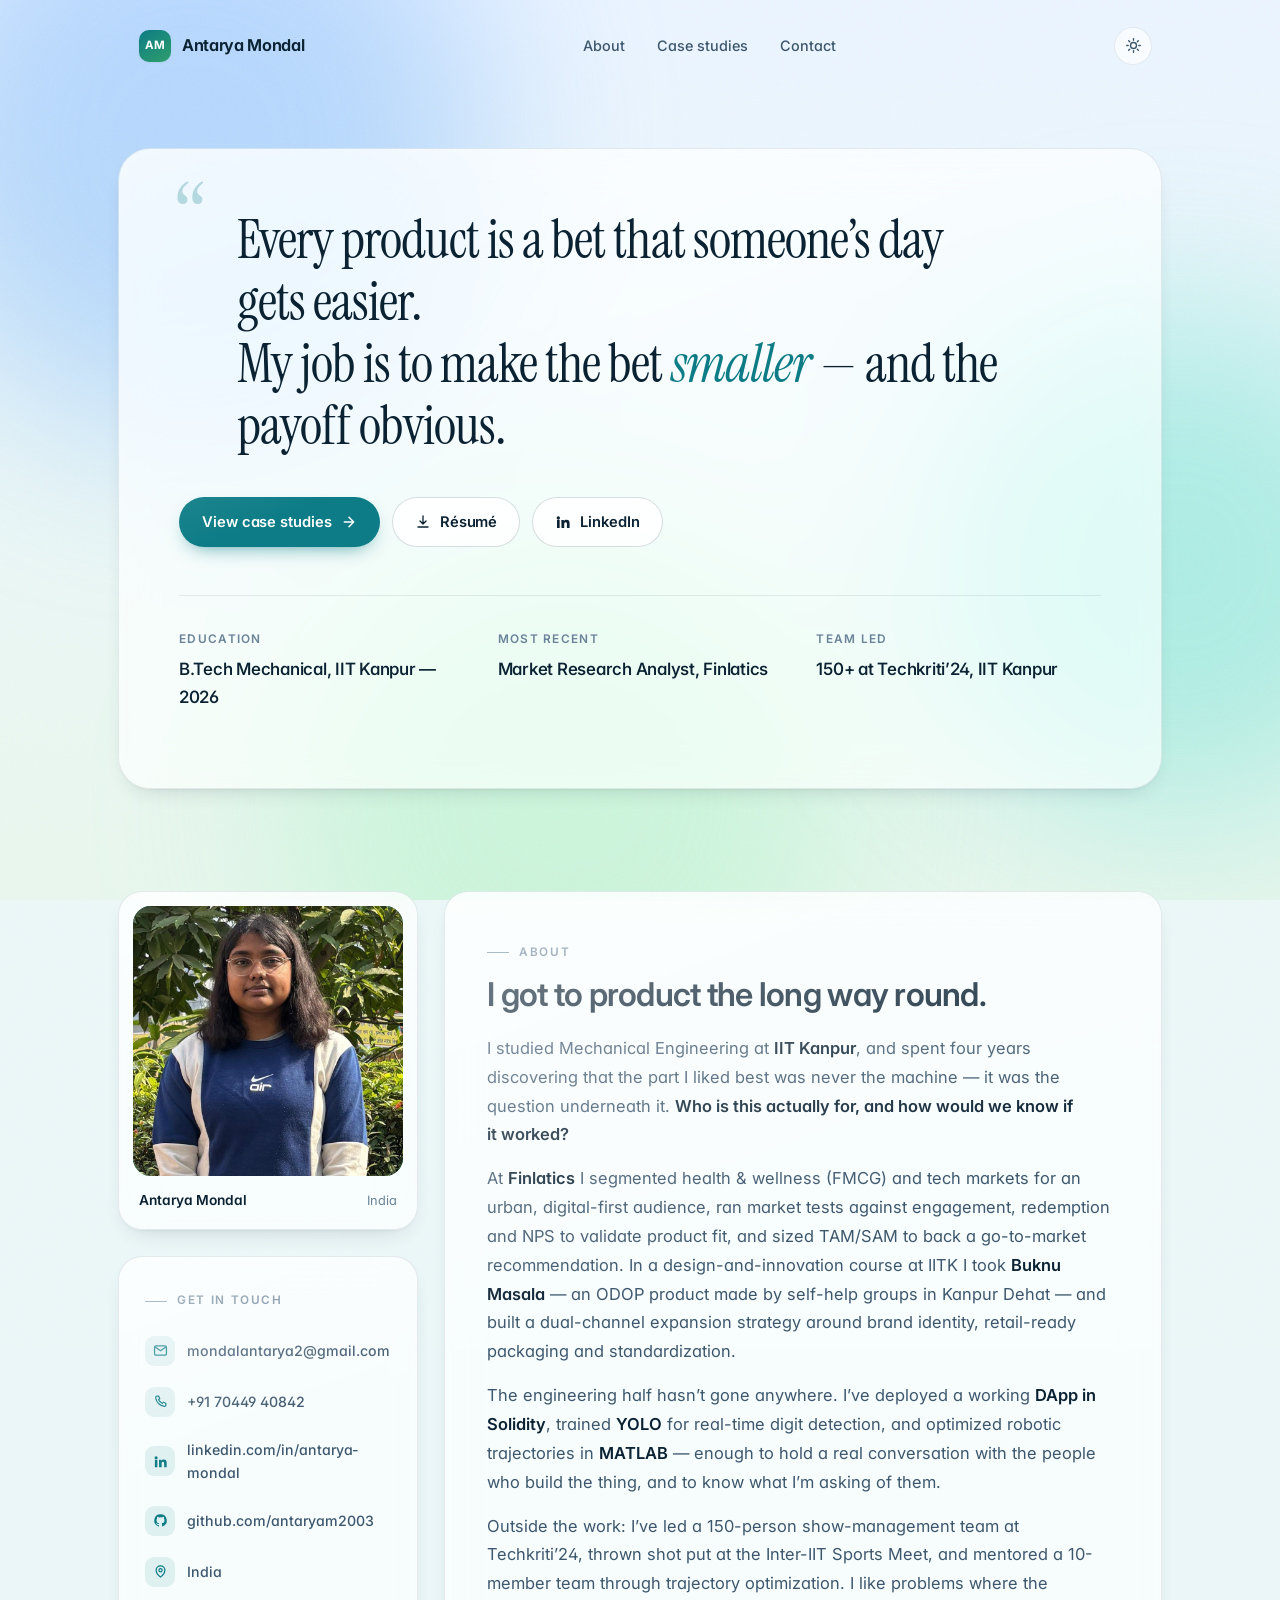
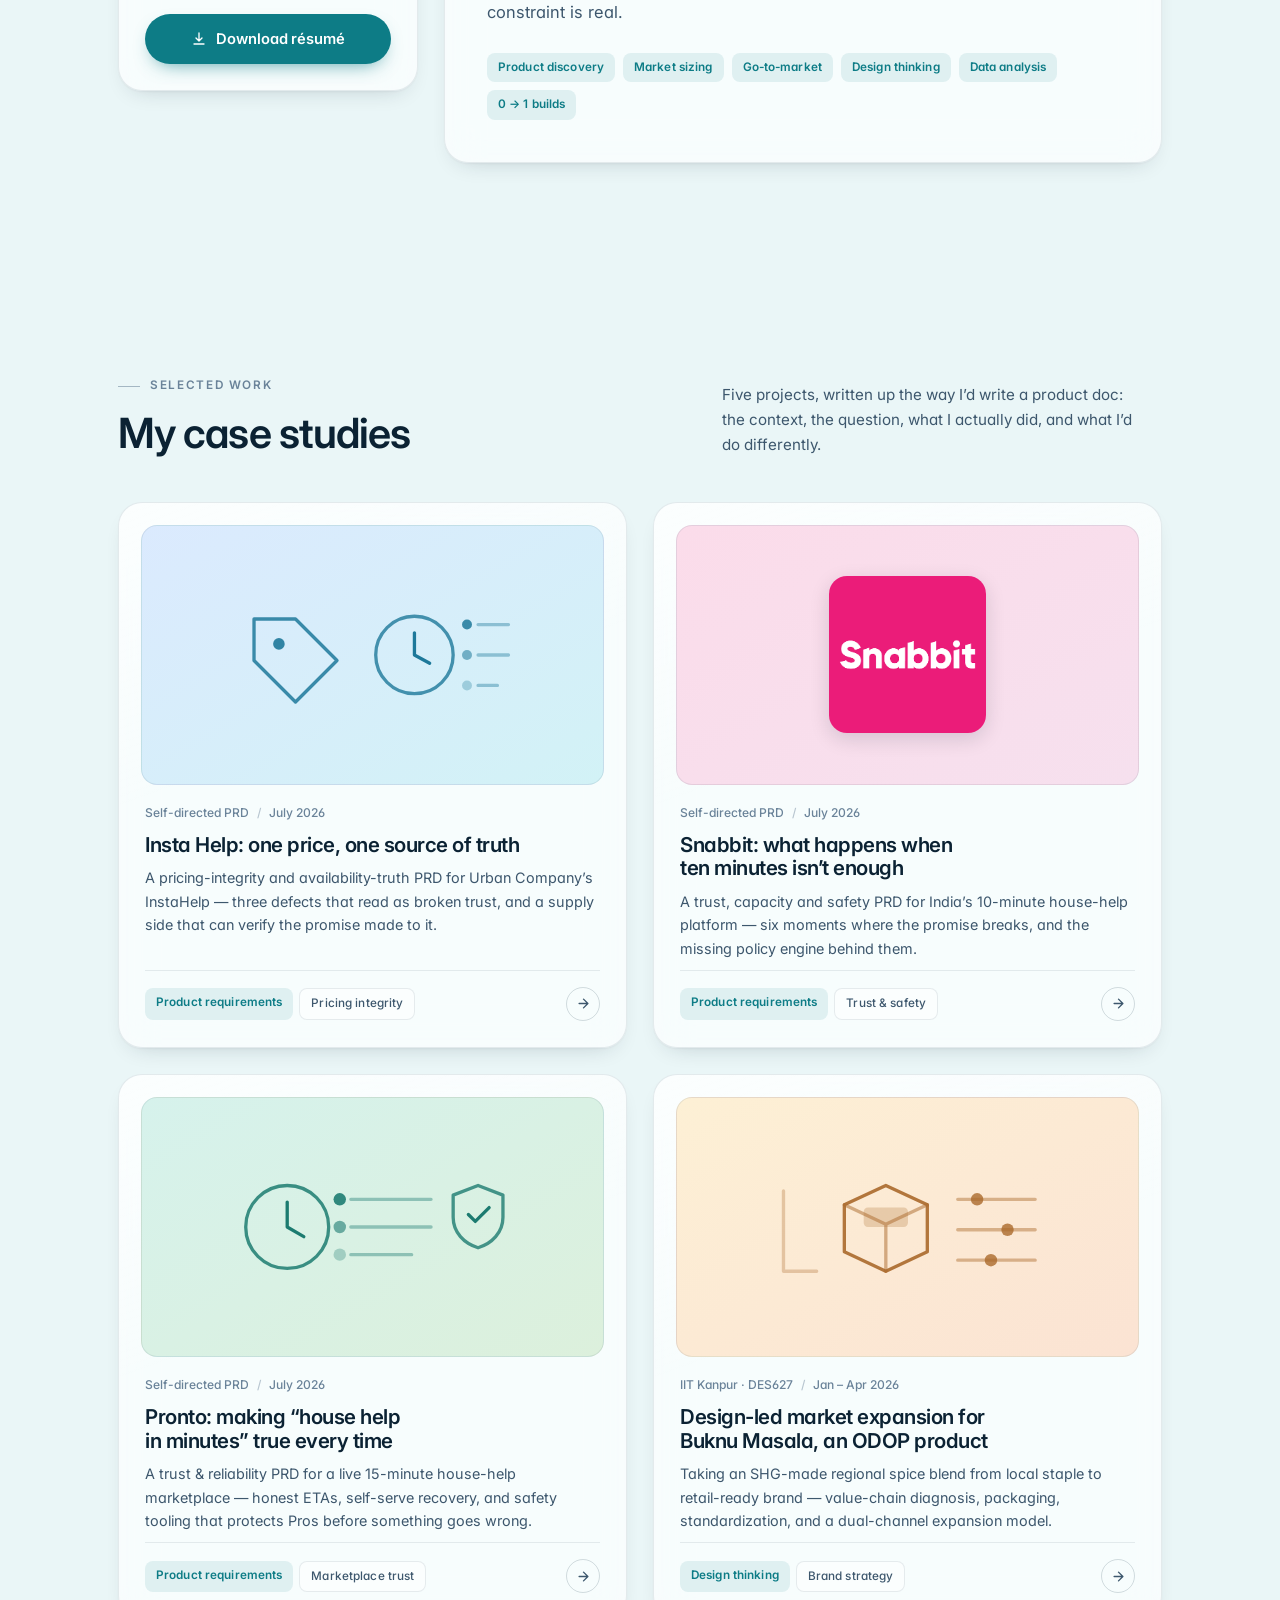
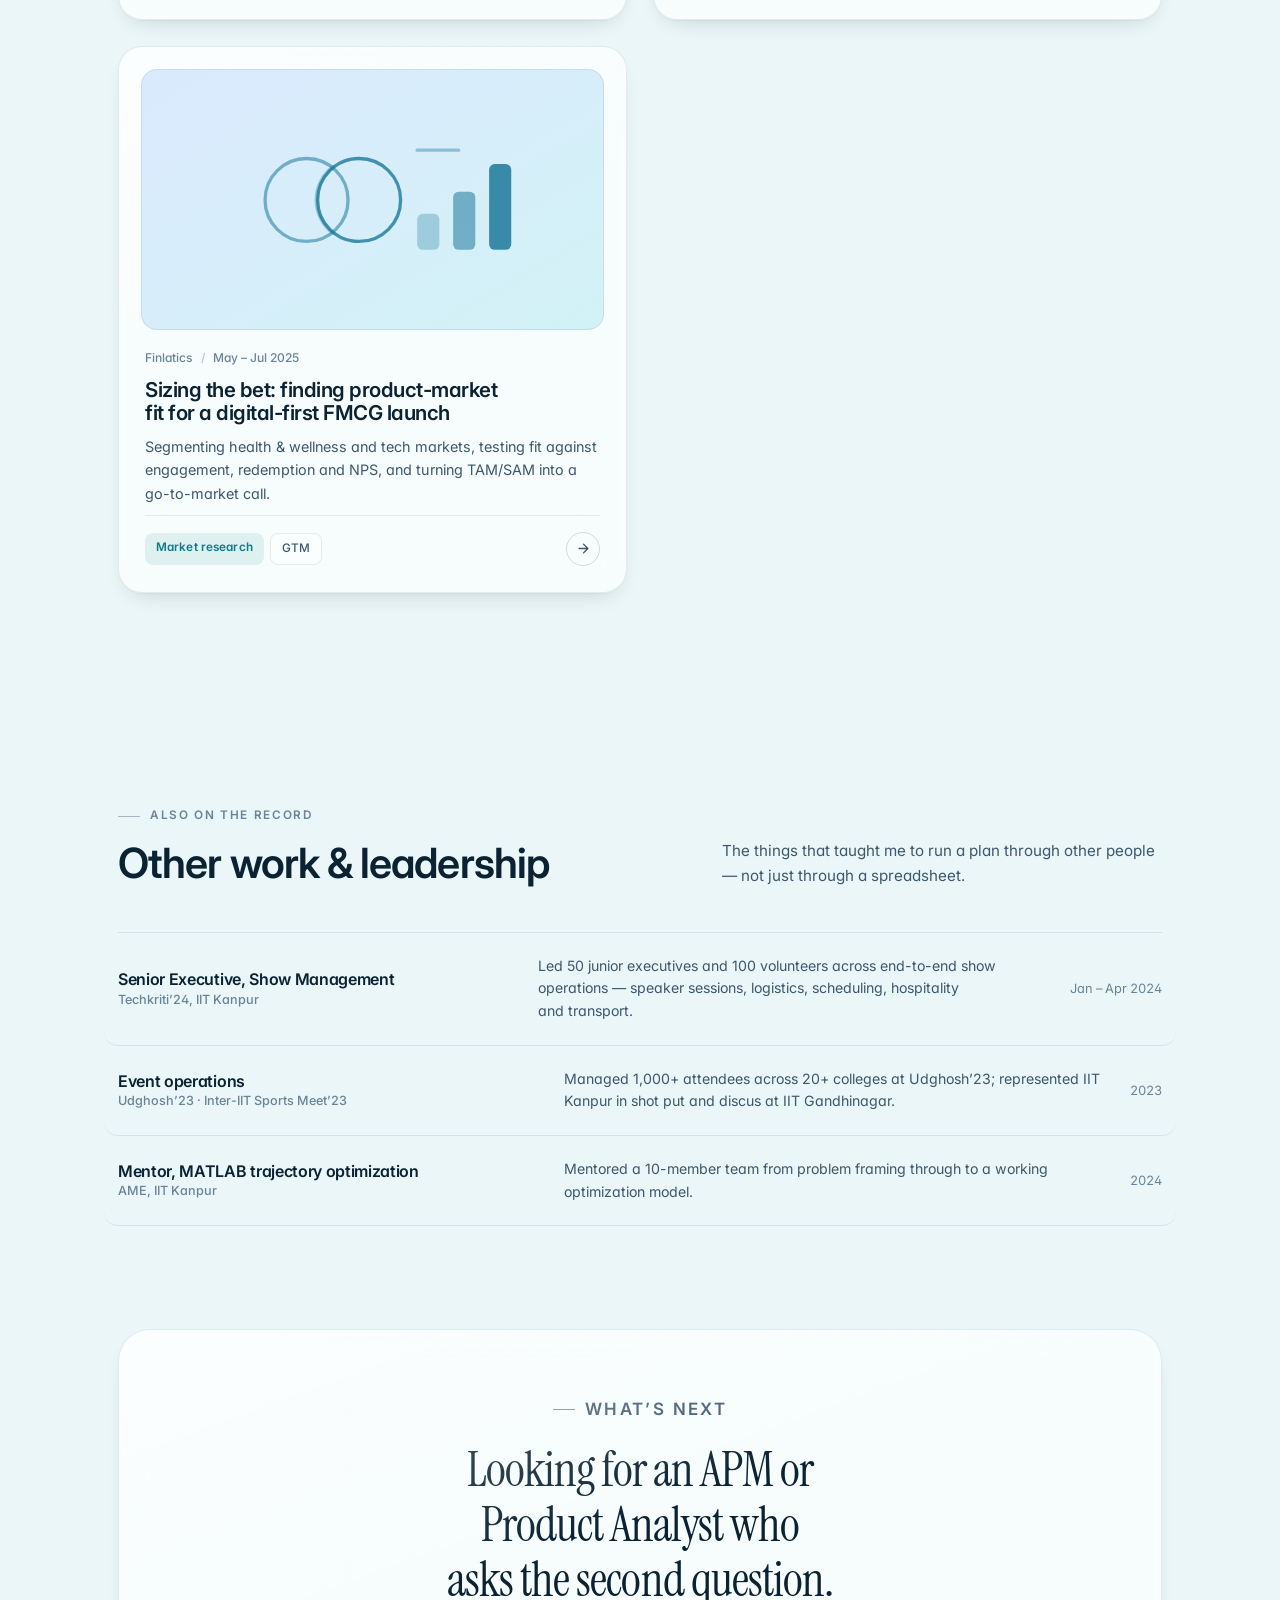
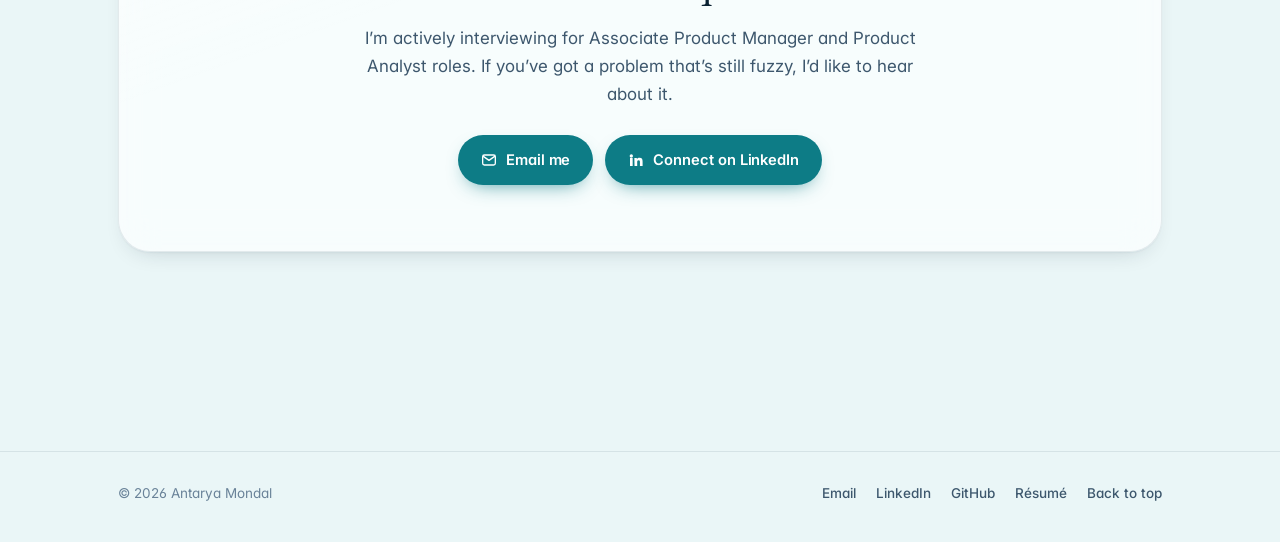
==== index.html @ a5ec4718 "Put the real Snabbit logo on the case study card The cover held a placeholder line drawing. It now h" ====
<!DOCTYPE html>
<html lang="en" class="no-js">
<head>
<meta charset="utf-8">
<meta name="viewport" content="width=device-width, initial-scale=1">
<title>Antarya Mondal — Product Manager &amp; Product Analyst</title>
<meta name="description" content="Antarya Mondal — IIT Kanpur '26. Market research, design-led strategy and 0→1 builds. Case studies in product-market fit, go-to-market and applied ML.">
<meta name="author" content="Antarya Mondal">
<meta name="theme-color" content="#e9f3ff" media="(prefers-color-scheme: light)">
<meta name="theme-color" content="#08131f" media="(prefers-color-scheme: dark)">

<meta property="og:type" content="website">
<meta property="og:title" content="Antarya Mondal — Product Manager &amp; Product Analyst">
<meta property="og:description" content="IIT Kanpur '26. Market research, design-led strategy and 0→1 builds. Four case studies in product-market fit, go-to-market and applied ML.">
<meta name="twitter:card" content="summary_large_image">

<link rel="icon" href="data:image/svg+xml,%3Csvg xmlns='http://www.w3.org/2000/svg' viewBox='0 0 64 64'%3E%3Crect width='64' height='64' rx='16' fill='%230d7c86'/%3E%3Ctext x='32' y='43' font-family='Georgia,serif' font-size='30' fill='white' text-anchor='middle'%3EAM%3C/text%3E%3C/svg%3E">

<link rel="preconnect" href="https://fonts.googleapis.com">
<link rel="preconnect" href="https://fonts.gstatic.com" crossorigin>
<link href="https://fonts.googleapis.com/css2?family=Inter:wght@400;500;600;700&family=Instrument+Serif:ital@0;1&display=swap" rel="stylesheet">
<link rel="stylesheet" href="assets/css/style.css">
<link rel="stylesheet" href="assets/css/responsive.css">

<script>
  // Applied before paint so the correct theme renders immediately.
  (function () {
    try {
      var saved = localStorage.getItem("am-theme");
      document.documentElement.setAttribute("data-theme", saved || "light");
    } catch (e) {
      document.documentElement.setAttribute("data-theme", "light");
    }
  })();
</script>
</head>
<body>

<div class="bg" aria-hidden="true"><span></span></div>
<div class="grain" aria-hidden="true"></div>

<a class="skip-link" href="#main">Skip to content</a>

<!-- ============================= NAV ============================= -->
<header class="nav">
  <div class="wrap">
    <div class="nav-inner">
      <a class="brand" href="#top">
        <span class="brand-mark" aria-hidden="true">AM</span>
        Antarya Mondal
      </a>

      <nav aria-label="Primary">
        <ul class="nav-links" id="nav-links">
          <li><a href="#about">About</a></li>
          <li><a href="#work">Case studies</a></li>
          <li><a href="#contact">Contact</a></li>
        </ul>
      </nav>

      <div class="nav-actions">
        <button class="icon-btn" type="button" data-theme-toggle aria-pressed="false" aria-label="Toggle dark mode">
          <svg class="icon-sun" viewBox="0 0 24 24" fill="none" stroke="currentColor" stroke-width="2" stroke-linecap="round" aria-hidden="true"><circle cx="12" cy="12" r="4.2"/><path d="M12 2.5v2M12 19.5v2M2.5 12h2M19.5 12h2M5.2 5.2l1.4 1.4M17.4 17.4l1.4 1.4M18.8 5.2l-1.4 1.4M6.6 17.4l-1.4 1.4"/></svg>
          <svg class="icon-moon" viewBox="0 0 24 24" fill="none" stroke="currentColor" stroke-width="2" stroke-linecap="round" stroke-linejoin="round" aria-hidden="true"><path d="M20.5 14.3A8.5 8.5 0 1 1 9.7 3.5a7 7 0 0 0 10.8 10.8Z"/></svg>
        </button>

        <button class="icon-btn nav-toggle" type="button" data-nav-toggle aria-expanded="false" aria-controls="nav-links" aria-label="Toggle menu">
          <svg viewBox="0 0 24 24" fill="none" stroke="currentColor" stroke-width="2" stroke-linecap="round" aria-hidden="true"><path d="M4 7h16M4 12h16M4 17h16"/></svg>
        </button>
      </div>
    </div>
  </div>
</header>

<main id="main">
<span id="top"></span>

<!-- ============================= HERO / QUOTATION ============================= -->
<section class="hero">
  <div class="wrap">
    <div class="card hero-card" data-reveal>

      <!-- Kept for screen readers and search engines; the visible heading was
           removed by request. The name still appears in the nav, the photo
           caption, the About card and the footer. -->
      <h1 class="sr-only">Antarya Mondal &mdash; Aspiring Product Manager</h1>

      <blockquote class="quote">
        <span class="quote-mark" aria-hidden="true">&ldquo;</span>
        <p class="quote-text">
          Every product is a bet that someone&rsquo;s day gets easier.<br>
          My job is to make the bet <em>smaller</em> &mdash; and the payoff obvious.
        </p>
      </blockquote>

      <div class="hero-actions">
        <a class="btn btn-primary" href="#work">
          View case studies
          <svg class="btn-arrow" viewBox="0 0 24 24" fill="none" stroke="currentColor" stroke-width="2.2" stroke-linecap="round" stroke-linejoin="round" aria-hidden="true"><path d="M5 12h13M12 5l7 7-7 7"/></svg>
        </a>
        <a class="btn btn-ghost" href="assets/Antarya-Mondal-Resume.pdf" target="_blank" rel="noopener">
          <svg viewBox="0 0 24 24" fill="none" stroke="currentColor" stroke-width="2" stroke-linecap="round" stroke-linejoin="round" aria-hidden="true"><path d="M12 3v12M7.5 10.5 12 15l4.5-4.5M4.5 19.5h15"/></svg>
          Résumé
        </a>
        <a class="btn btn-ghost" href="https://www.linkedin.com/in/antarya-mondal-53a14a301/" target="_blank" rel="noopener">
          <svg viewBox="0 0 24 24" fill="currentColor" aria-hidden="true"><path d="M4.98 3.5a2.5 2.5 0 1 1 0 5 2.5 2.5 0 0 1 0-5ZM3 9h4v12H3zM9.5 9h3.8v1.7h.05c.53-.95 1.83-1.95 3.77-1.95 4.03 0 4.78 2.5 4.78 5.76V21h-4v-5.6c0-1.34-.03-3.07-1.9-3.07-1.9 0-2.2 1.46-2.2 2.97V21h-4z"/></svg>
          LinkedIn
        </a>
      </div>

      <dl class="hero-stats">
        <div class="hero-stat" data-reveal="stagger">
          <dt>Education</dt>
          <dd>B.Tech Mechanical, IIT Kanpur &mdash; 2026</dd>
        </div>
        <div class="hero-stat" data-reveal="stagger">
          <dt>Most recent</dt>
          <dd>Market Research Analyst, Finlatics</dd>
        </div>
        <div class="hero-stat" data-reveal="stagger">
          <dt>Team led</dt>
          <dd>150+ at Techkriti&rsquo;24, IIT Kanpur</dd>
        </div>
      </dl>

    </div>
  </div>
</section>

<!-- ============================= ABOUT + CONTACT ============================= -->
<section class="section-pad" id="about">
  <div class="wrap">
    <div class="intro-grid">

      <!-- Left column: photo, then contact -->
      <div class="intro-col">

        <div class="card photo-card" data-reveal>
          <div class="photo-frame">
            <img src="assets/img/profile.jpg" alt="Portrait of Antarya Mondal" data-photo width="600" height="600">
            <span class="photo-monogram" data-monogram hidden aria-hidden="true">AM</span>
          </div>
          <div class="photo-caption">
            <strong>Antarya Mondal</strong>
            <span>India</span>
          </div>
        </div>

        <div class="card contact-card" data-reveal id="contact">
          <p class="eyebrow">Get in touch</p>
          <ul class="contact-list">
            <li>
              <a href="mailto:mondalantarya2@gmail.com">
                <span class="contact-ico" aria-hidden="true"><svg viewBox="0 0 24 24" fill="none" stroke="currentColor" stroke-width="2" stroke-linecap="round" stroke-linejoin="round"><rect x="2.5" y="4.5" width="19" height="15" rx="2.5"/><path d="m3.5 6.5 8.5 6 8.5-6"/></svg></span>
                mondalantarya2@gmail.com
              </a>
            </li>
            <li>
              <a href="tel:+917044940842">
                <span class="contact-ico" aria-hidden="true"><svg viewBox="0 0 24 24" fill="none" stroke="currentColor" stroke-width="2" stroke-linecap="round" stroke-linejoin="round"><path d="M6.2 3.5h3l1.6 4-2 1.4a12.5 12.5 0 0 0 6.3 6.3l1.4-2 4 1.6v3a2 2 0 0 1-2.2 2A17.5 17.5 0 0 1 4.2 5.7a2 2 0 0 1 2-2.2Z"/></svg></span>
                +91 70449 40842
              </a>
            </li>
            <li>
              <a href="https://www.linkedin.com/in/antarya-mondal-53a14a301/" target="_blank" rel="noopener">
                <span class="contact-ico" aria-hidden="true"><svg viewBox="0 0 24 24" fill="currentColor"><path d="M4.98 3.5a2.5 2.5 0 1 1 0 5 2.5 2.5 0 0 1 0-5ZM3 9h4v12H3zM9.5 9h3.8v1.7h.05c.53-.95 1.83-1.95 3.77-1.95 4.03 0 4.78 2.5 4.78 5.76V21h-4v-5.6c0-1.34-.03-3.07-1.9-3.07-1.9 0-2.2 1.46-2.2 2.97V21h-4z"/></svg></span>
                linkedin.com/in/antarya-mondal
              </a>
            </li>
            <li>
              <a href="https://github.com/antaryam2003" target="_blank" rel="noopener">
                <span class="contact-ico" aria-hidden="true"><svg viewBox="0 0 24 24" fill="currentColor"><path d="M12 2a10 10 0 0 0-3.16 19.49c.5.09.68-.22.68-.48v-1.7c-2.78.6-3.37-1.34-3.37-1.34-.45-1.16-1.11-1.47-1.11-1.47-.91-.62.07-.6.07-.6 1 .07 1.53 1.03 1.53 1.03.9 1.53 2.36 1.09 2.94.83.09-.65.35-1.09.63-1.34-2.22-.25-4.55-1.11-4.55-4.94 0-1.09.39-1.98 1.03-2.68-.1-.25-.45-1.27.1-2.65 0 0 .84-.27 2.75 1.02a9.5 9.5 0 0 1 5 0c1.91-1.29 2.75-1.02 2.75-1.02.55 1.38.2 2.4.1 2.65.64.7 1.03 1.59 1.03 2.68 0 3.84-2.34 4.68-4.57 4.93.36.31.68.92.68 1.85v2.74c0 .27.18.58.69.48A10 10 0 0 0 12 2Z"/></svg></span>
                github.com/antaryam2003
              </a>
            </li>
            <li>
              <span class="contact-row">
                <span class="contact-ico" aria-hidden="true"><svg viewBox="0 0 24 24" fill="none" stroke="currentColor" stroke-width="2" stroke-linecap="round" stroke-linejoin="round"><path d="M12 21s7-5.5 7-11a7 7 0 1 0-14 0c0 5.5 7 11 7 11Z"/><circle cx="12" cy="10" r="2.6"/></svg></span>
                India
              </span>
            </li>
          </ul>

          <a class="btn btn-primary" href="assets/Antarya-Mondal-Resume.pdf" target="_blank" rel="noopener">
            <svg viewBox="0 0 24 24" fill="none" stroke="currentColor" stroke-width="2" stroke-linecap="round" stroke-linejoin="round" aria-hidden="true"><path d="M12 3v12M7.5 10.5 12 15l4.5-4.5M4.5 19.5h15"/></svg>
            Download résumé
          </a>
        </div>

      </div>

      <!-- Right column: about -->
      <div class="card about-card" data-reveal>
        <div>
          <p class="eyebrow">About</p>
          <h2 style="margin-top:14px">I got to product the long way round.</h2>
        </div>

        <div class="about-body">
          <p>
            I studied Mechanical Engineering at <strong>IIT Kanpur</strong>, and spent four years
            discovering that the part I liked best was never the machine &mdash; it was the question
            underneath it. <strong>Who is this actually for, and how would we know if it worked?</strong>
          </p>
          <p>
            At <strong>Finlatics</strong> I segmented health &amp; wellness (FMCG) and tech markets for an
            urban, digital-first audience, ran market tests against engagement, redemption and NPS to
            validate product fit, and sized TAM/SAM to back a go-to-market recommendation. In a
            design-and-innovation course at IITK I took <strong>Buknu Masala</strong> &mdash; an ODOP product
            made by self-help groups in Kanpur Dehat &mdash; and built a dual-channel expansion strategy
            around brand identity, retail-ready packaging and standardization.
          </p>
          <p>
            The engineering half hasn&rsquo;t gone anywhere. I&rsquo;ve deployed a working
            <strong>DApp in Solidity</strong>, trained <strong>YOLO</strong> for real-time digit detection,
            and optimized robotic trajectories in <strong>MATLAB</strong> &mdash; enough to hold a real
            conversation with the people who build the thing, and to know what I&rsquo;m asking of them.
          </p>
          <p>
            Outside the work: I&rsquo;ve led a 150-person show-management team at Techkriti&rsquo;24,
            thrown shot put at the Inter-IIT Sports Meet, and mentored a 10-member team through
            trajectory optimization. I like problems where the constraint is real.
          </p>
        </div>

        <div class="about-tags">
          <span class="tag">Product discovery</span>
          <span class="tag">Market sizing</span>
          <span class="tag">Go-to-market</span>
          <span class="tag">Design thinking</span>
          <span class="tag">Data analysis</span>
          <span class="tag">0 → 1 builds</span>
        </div>
      </div>

    </div>
  </div>
</section>

<!-- ============================= CASE STUDIES ============================= -->
<section class="section-pad" id="work">
  <div class="wrap">
    <div class="section-head" data-reveal>
      <div>
        <p class="eyebrow">Selected work</p>
        <h2 class="section-title">My case studies</h2>
      </div>
      <p class="section-note">
        Five projects, written up the way I&rsquo;d write a product doc: the context, the question,
        what I actually did, and what I&rsquo;d do differently.
      </p>
    </div>

    <div class="work-grid">

      <!-- 01 -->
      <a class="card work-card" href="work/urban-company-insta-help.html" data-reveal="stagger">
        <div class="work-cover cover-1">
          <svg viewBox="0 0 240 120" fill="none" stroke="currentColor" stroke-width="2.4" stroke-linecap="round" stroke-linejoin="round" aria-hidden="true">
            <path d="M34 34h30l30 30-30 30-30-30z" opacity=".85"/>
            <circle cx="52" cy="52" r="4.2" fill="currentColor" stroke="none" opacity=".9"/>
            <circle cx="150" cy="60" r="28" opacity=".8"/>
            <path d="M150 44v16l11 6" opacity="1"/>
            <path d="M196 38h22M196 60h22M196 82h14" opacity=".4"/>
            <circle cx="188" cy="38" r="3.6" fill="currentColor" stroke="none" opacity=".85"/>
            <circle cx="188" cy="60" r="3.6" fill="currentColor" stroke="none" opacity=".55"/>
            <circle cx="188" cy="82" r="3.6" fill="currentColor" stroke="none" opacity=".3"/>
          </svg>
        </div>
        <div class="work-body">
          <p class="work-meta">Self-directed PRD <span class="sep">/</span> July 2026</p>
          <h3 class="work-title">Insta Help: one price, one source of truth</h3>
          <p class="work-desc">
            A pricing-integrity and availability-truth PRD for Urban Company&rsquo;s InstaHelp &mdash;
            three defects that read as broken trust, and a supply side that can verify the promise made to it.
          </p>
          <div class="work-foot">
            <div class="work-tags">
              <span class="tag">Product requirements</span>
              <span class="tag tag-muted">Pricing integrity</span>
            </div>
            <span class="work-go" aria-hidden="true"><svg viewBox="0 0 24 24" fill="none" stroke="currentColor" stroke-width="2.2" stroke-linecap="round" stroke-linejoin="round"><path d="M5 12h13M12 5l7 7-7 7"/></svg></span>
          </div>
        </div>
      </a>

      <!-- 02 -->
      <a class="card work-card" href="work/snabbit-trust-capacity.html" data-reveal="stagger">
        <div class="work-cover cover-3">
          <img class="cover-logo" src="assets/img/snabbit-logo.png" alt="Snabbit" width="447" height="447" loading="lazy" decoding="async">
        </div>
        <div class="work-body">
          <p class="work-meta">Self-directed PRD <span class="sep">/</span> July 2026</p>
          <h3 class="work-title">Snabbit: what happens when ten minutes isn&rsquo;t enough</h3>
          <p class="work-desc">
            A trust, capacity and safety PRD for India&rsquo;s 10-minute house-help platform &mdash;
            six moments where the promise breaks, and the missing policy engine behind them.
          </p>
          <div class="work-foot">
            <div class="work-tags">
              <span class="tag">Product requirements</span>
              <span class="tag tag-muted">Trust &amp; safety</span>
            </div>
            <span class="work-go" aria-hidden="true"><svg viewBox="0 0 24 24" fill="none" stroke="currentColor" stroke-width="2.2" stroke-linecap="round" stroke-linejoin="round"><path d="M5 12h13M12 5l7 7-7 7"/></svg></span>
          </div>
        </div>
      </a>

      <!-- 03 -->
      <a class="card work-card" href="work/pronto-trust-reliability.html" data-reveal="stagger">
        <div class="work-cover cover-4">
          <svg viewBox="0 0 240 120" fill="none" stroke="currentColor" stroke-width="2.4" stroke-linecap="round" stroke-linejoin="round" aria-hidden="true">
            <circle cx="58" cy="60" r="30" opacity=".85"/>
            <path d="M58 42v18l12 7" opacity="1"/>
            <path d="M104 40h58M104 60h58M104 80h44" opacity=".4"/>
            <circle cx="96" cy="40" r="4.5" fill="currentColor" stroke="none" opacity=".9"/>
            <circle cx="96" cy="60" r="4.5" fill="currentColor" stroke="none" opacity=".6"/>
            <circle cx="96" cy="80" r="4.5" fill="currentColor" stroke="none" opacity=".3"/>
            <path d="M196 30l18 7v16c0 11-8 19-18 22-10-3-18-11-18-22V37z" opacity=".8"/>
            <path d="m189 51 5 5 10-10" opacity="1"/>
          </svg>
        </div>
        <div class="work-body">
          <p class="work-meta">Self-directed PRD <span class="sep">/</span> July 2026</p>
          <h3 class="work-title">Pronto: making &ldquo;house help in minutes&rdquo; true every time</h3>
          <p class="work-desc">
            A trust &amp; reliability PRD for a live 15-minute house-help marketplace &mdash; honest
            ETAs, self-serve recovery, and safety tooling that protects Pros before something goes wrong.
          </p>
          <div class="work-foot">
            <div class="work-tags">
              <span class="tag">Product requirements</span>
              <span class="tag tag-muted">Marketplace trust</span>
            </div>
            <span class="work-go" aria-hidden="true"><svg viewBox="0 0 24 24" fill="none" stroke="currentColor" stroke-width="2.2" stroke-linecap="round" stroke-linejoin="round"><path d="M5 12h13M12 5l7 7-7 7"/></svg></span>
          </div>
        </div>
      </a>

      <!-- 04 -->
      <a class="card work-card" href="work/buknu-masala-odop.html" data-reveal="stagger">
        <div class="work-cover cover-2">
          <svg viewBox="0 0 240 120" fill="none" stroke="currentColor" stroke-width="2.4" stroke-linecap="round" stroke-linejoin="round" aria-hidden="true">
            <path d="M74 44 104 30l30 14v34l-30 14-30-14z" opacity=".9"/>
            <path d="m74 44 30 14 30-14M104 58v34" opacity=".5"/>
            <rect x="88" y="46" width="32" height="14" rx="3" fill="currentColor" stroke="none" opacity=".25"/>
            <path d="M156 40h56M156 62h56M156 84h56" opacity=".45"/>
            <circle cx="170" cy="40" r="4.5" fill="currentColor" stroke="none" opacity=".8"/>
            <circle cx="192" cy="62" r="4.5" fill="currentColor" stroke="none" opacity=".8"/>
            <circle cx="180" cy="84" r="4.5" fill="currentColor" stroke="none" opacity=".8"/>
            <path d="M30 92V34M30 92h24" opacity=".3"/>
          </svg>
        </div>
        <div class="work-body">
          <p class="work-meta">IIT Kanpur &middot; DES627 <span class="sep">/</span> Jan &ndash; Apr 2026</p>
          <h3 class="work-title">Design-led market expansion for Buknu Masala, an ODOP product</h3>
          <p class="work-desc">
            Taking an SHG-made regional spice blend from local staple to retail-ready brand &mdash;
            value-chain diagnosis, packaging, standardization, and a dual-channel expansion model.
          </p>
          <div class="work-foot">
            <div class="work-tags">
              <span class="tag">Design thinking</span>
              <span class="tag tag-muted">Brand strategy</span>
            </div>
            <span class="work-go" aria-hidden="true"><svg viewBox="0 0 24 24" fill="none" stroke="currentColor" stroke-width="2.2" stroke-linecap="round" stroke-linejoin="round"><path d="M5 12h13M12 5l7 7-7 7"/></svg></span>
          </div>
        </div>
      </a>

      <!-- 05 -->
      <a class="card work-card" href="work/finlatics-market-research.html" data-reveal="stagger">
        <div class="work-cover cover-1">
          <svg viewBox="0 0 240 120" fill="none" stroke="currentColor" stroke-width="2.4" stroke-linecap="round" aria-hidden="true">
            <circle cx="72" cy="60" r="30" opacity=".55"/>
            <circle cx="110" cy="60" r="30" opacity=".8"/>
            <path d="M91 36a30 30 0 0 0 0 48" opacity=".35"/>
            <rect x="152" y="70" width="16" height="26" rx="4" fill="currentColor" stroke="none" opacity=".3"/>
            <rect x="178" y="54" width="16" height="42" rx="4" fill="currentColor" stroke="none" opacity=".55"/>
            <rect x="204" y="34" width="16" height="62" rx="4" fill="currentColor" stroke="none" opacity=".85"/>
            <path d="M152 24h30" opacity=".4"/>
          </svg>
        </div>
        <div class="work-body">
          <p class="work-meta">Finlatics <span class="sep">/</span> May &ndash; Jul 2025</p>
          <h3 class="work-title">Sizing the bet: finding product-market fit for a digital-first FMCG launch</h3>
          <p class="work-desc">
            Segmenting health &amp; wellness and tech markets, testing fit against engagement,
            redemption and NPS, and turning TAM/SAM into a go-to-market call.
          </p>
          <div class="work-foot">
            <div class="work-tags">
              <span class="tag">Market research</span>
              <span class="tag tag-muted">GTM</span>
            </div>
            <span class="work-go" aria-hidden="true"><svg viewBox="0 0 24 24" fill="none" stroke="currentColor" stroke-width="2.2" stroke-linecap="round" stroke-linejoin="round"><path d="M5 12h13M12 5l7 7-7 7"/></svg></span>
          </div>
        </div>
      </a>

    </div>
  </div>
</section>

<!-- ============================= OTHER WORK ============================= -->
<section class="section-pad" id="more">
  <div class="wrap">
    <div class="section-head" data-reveal>
      <div>
        <p class="eyebrow">Also on the record</p>
        <h2 class="section-title">Other work &amp; leadership</h2>
      </div>
      <p class="section-note">
        The things that taught me to run a plan through other people &mdash; not just through a spreadsheet.
      </p>
    </div>

    <ul class="more-list" data-reveal>
      <li class="more-item">
        <h3>Senior Executive, Show Management <span>Techkriti&rsquo;24, IIT Kanpur</span></h3>
        <p>Led 50 junior executives and 100 volunteers across end-to-end show operations — speaker sessions, logistics, scheduling, hospitality and transport.</p>
        <span class="more-year">Jan – Apr 2024</span>
      </li>
      <li class="more-item">
        <h3>Event operations <span>Udghosh&rsquo;23 &middot; Inter-IIT Sports Meet&rsquo;23</span></h3>
        <p>Managed 1,000+ attendees across 20+ colleges at Udghosh&rsquo;23; represented IIT Kanpur in shot put and discus at IIT Gandhinagar.</p>
        <span class="more-year">2023</span>
      </li>
      <li class="more-item">
        <h3>Mentor, MATLAB trajectory optimization <span>AME, IIT Kanpur</span></h3>
        <p>Mentored a 10-member team from problem framing through to a working optimization model.</p>
        <span class="more-year">2024</span>
      </li>
    </ul>
  </div>
</section>

<!-- ============================= CTA ============================= -->
<section class="section-pad" style="padding-top:0">
  <div class="wrap">
    <div class="card cta-card" data-reveal>
      <p class="eyebrow">What&rsquo;s next</p>
      <h2>Looking for an APM or Product Analyst who asks the second question.</h2>
      <p>
        I&rsquo;m actively interviewing for Associate Product Manager and Product Analyst roles.
        If you&rsquo;ve got a problem that&rsquo;s still fuzzy, I&rsquo;d like to hear about it.
      </p>
      <div class="cta-actions">
        <a class="btn btn-primary" href="mailto:mondalantarya2@gmail.com?subject=APM%20%2F%20Product%20Analyst%20opportunity">
          <svg viewBox="0 0 24 24" fill="none" stroke="currentColor" stroke-width="2" stroke-linecap="round" stroke-linejoin="round" aria-hidden="true"><rect x="2.5" y="4.5" width="19" height="15" rx="2.5"/><path d="m3.5 6.5 8.5 6 8.5-6"/></svg>
          Email me
        </a>
        <a class="btn btn-primary" href="https://www.linkedin.com/in/antarya-mondal-53a14a301/" target="_blank" rel="noopener">
          <svg viewBox="0 0 24 24" fill="currentColor" aria-hidden="true"><path d="M4.98 3.5a2.5 2.5 0 1 1 0 5 2.5 2.5 0 0 1 0-5ZM3 9h4v12H3zM9.5 9h3.8v1.7h.05c.53-.95 1.83-1.95 3.77-1.95 4.03 0 4.78 2.5 4.78 5.76V21h-4v-5.6c0-1.34-.03-3.07-1.9-3.07-1.9 0-2.2 1.46-2.2 2.97V21h-4z"/></svg>
          Connect on LinkedIn
        </a>
      </div>
    </div>
  </div>
</section>

</main>

<!-- ============================= FOOTER ============================= -->
<footer class="site-footer">
  <div class="wrap">
    <div class="footer-inner">
      <p>&copy; <span data-year>2026</span> Antarya Mondal</p>
      <ul class="footer-links">
        <li><a href="mailto:mondalantarya2@gmail.com">Email</a></li>
        <li><a href="https://www.linkedin.com/in/antarya-mondal-53a14a301/" target="_blank" rel="noopener">LinkedIn</a></li>
        <li><a href="https://github.com/antaryam2003" target="_blank" rel="noopener">GitHub</a></li>
        <li><a href="assets/Antarya-Mondal-Resume.pdf" target="_blank" rel="noopener">Résumé</a></li>
        <li><a href="#top">Back to top</a></li>
      </ul>
    </div>
  </div>
</footer>

<script src="assets/js/main.js" defer></script>
</body>
</html>
---- assets/css/style.css ----
/* =============================================================
   Antarya Mondal — Portfolio
   Design system + layout
   -------------------------------------------------------------
   1.  Tokens
   2.  Reset & base
   3.  Background (gradient + aurora + grain)
   4.  Typography helpers
   5.  Layout primitives
   6.  Navigation
   7.  Hero / quotation
   8.  Intro row (photo + contact + about)
   9.  Case studies
   10. Other work
   11. CTA + footer
   12. Case study article pages
   13. Motion / reveal
   14. Responsive
   ============================================================= */

/* -------------------------------------------------------------
   1. Tokens
   ------------------------------------------------------------- */

:root {
  /* Page gradient — light blue (top) to light green (bottom) */
  --bg-top: #e9f3ff;
  --bg-mid: #eaf6f7;
  --bg-bottom: #e7f6ec;

  /* Aurora blobs */
  --blob-a: rgba(96, 165, 250, 0.38);
  --blob-b: rgba(45, 212, 191, 0.32);
  --blob-c: rgba(134, 239, 172, 0.30);

  /* Surfaces */
  --surface: rgba(255, 255, 255, 0.68);
  --surface-strong: rgba(255, 255, 255, 0.86);
  --surface-sunk: rgba(255, 255, 255, 0.42);
  --hairline: rgba(11, 43, 66, 0.09);
  --hairline-strong: rgba(11, 43, 66, 0.16);

  /* Ink */
  --ink: #0b2233;
  --ink-2: #3d576d;
  --ink-3: #6a8399;

  /* Accent */
  --accent: #0d7c86;
  --accent-hover: #0a626b;
  --accent-soft: rgba(13, 124, 134, 0.10);
  --accent-2: #2f9e6b;
  --accent-ink: #ffffff;

  /* Shadows */
  --shadow-sm: 0 1px 2px rgba(11, 34, 51, 0.05);
  --shadow-md: 0 1px 2px rgba(11, 34, 51, 0.04), 0 10px 24px -14px rgba(11, 34, 51, 0.24);
  --shadow-lg: 0 1px 2px rgba(11, 34, 51, 0.04), 0 24px 56px -24px rgba(11, 34, 51, 0.30);

  /* Geometry */
  --radius-sm: 10px;
  --radius: 16px;
  --radius-lg: 24px;
  --radius-xl: 32px;

  --maxw: 1140px;
  --gutter: clamp(20px, 5vw, 48px);

  /* Type */
  --font-sans: "Inter", -apple-system, BlinkMacSystemFont, "Segoe UI", Roboto,
    "Helvetica Neue", Arial, sans-serif;
  --font-serif: "Instrument Serif", "Iowan Old Style", Georgia, "Times New Roman", serif;

  --ease: cubic-bezier(0.22, 1, 0.36, 1);
  --grain-opacity: 0.34;
}

:root[data-theme="dark"] {
  --bg-top: #08131f;
  --bg-mid: #08181f;
  --bg-bottom: #071a17;

  --blob-a: rgba(56, 130, 246, 0.26);
  --blob-b: rgba(45, 212, 191, 0.22);
  --blob-c: rgba(34, 197, 94, 0.16);

  --surface: rgba(255, 255, 255, 0.045);
  --surface-strong: rgba(255, 255, 255, 0.075);
  --surface-sunk: rgba(255, 255, 255, 0.028);
  --hairline: rgba(255, 255, 255, 0.10);
  --hairline-strong: rgba(255, 255, 255, 0.20);

  --ink: #e9f1f8;
  --ink-2: #a9bfd0;
  --ink-3: #7d94a8;

  --accent: #5ed6c6;
  --accent-hover: #8ae7da;
  --accent-soft: rgba(94, 214, 198, 0.12);
  --accent-2: #6ee7a8;
  --accent-ink: #04201f;

  --shadow-sm: 0 1px 2px rgba(0, 0, 0, 0.3);
  --shadow-md: 0 1px 2px rgba(0, 0, 0, 0.3), 0 12px 28px -16px rgba(0, 0, 0, 0.7);
  --shadow-lg: 0 1px 2px rgba(0, 0, 0, 0.3), 0 28px 60px -28px rgba(0, 0, 0, 0.8);

  --grain-opacity: 0.22;
}

/* -------------------------------------------------------------
   2. Reset & base
   ------------------------------------------------------------- */

*,
*::before,
*::after { box-sizing: border-box; }

html {
  -webkit-text-size-adjust: 100%;
  scroll-behavior: smooth;
  scroll-padding-top: 96px;
  /* `clip` rather than `hidden`: hidden would make this a scroll container
     and silently break `position: sticky` on the nav. */
  overflow-x: clip;
}

body {
  margin: 0;
  min-height: 100%;
  font-family: var(--font-sans);
  font-size: 16px;
  line-height: 1.65;
  color: var(--ink);
  background-color: var(--bg-mid);
  -webkit-font-smoothing: antialiased;
  -moz-osx-font-smoothing: grayscale;
  font-feature-settings: "cv02", "cv03", "cv04", "cv11";
}

img, svg { display: block; max-width: 100%; }
img { height: auto; }

a { color: var(--accent); text-decoration: none; }
a:hover { color: var(--accent-hover); }

h1, h2, h3, h4 {
  margin: 0;
  line-height: 1.15;
  letter-spacing: -0.022em;
  font-weight: 600;
  text-wrap: balance;
}

p { margin: 0; text-wrap: pretty; }

ul, ol { margin: 0; padding: 0; }

button { font: inherit; color: inherit; }

::selection {
  background: var(--accent);
  color: var(--accent-ink);
}

:focus-visible {
  outline: 2px solid var(--accent);
  outline-offset: 3px;
  border-radius: 6px;
}

.skip-link {
  position: absolute;
  left: 50%;
  top: 12px;
  translate: -50% -200%;
  z-index: 200;
  padding: 10px 18px;
  border-radius: 999px;
  background: var(--ink);
  color: var(--bg-top);
  font-size: 0.85rem;
  font-weight: 600;
  transition: translate 0.2s var(--ease);
}
.skip-link:focus-visible { translate: -50% 0; }

.sr-only {
  position: absolute;
  width: 1px; height: 1px;
  padding: 0; margin: -1px;
  overflow: hidden;
  clip: rect(0 0 0 0);
  white-space: nowrap;
  border: 0;
}

/* -------------------------------------------------------------
   3. Background
   ------------------------------------------------------------- */

.bg {
  position: fixed;
  inset: 0;
  z-index: -2;
  overflow: hidden; /* clips the blobs without touching document scroll */
  background: linear-gradient(
    to bottom,
    var(--bg-top) 0%,
    var(--bg-mid) 48%,
    var(--bg-bottom) 100%
  );
  transition: background 0.5s ease;
}

.bg::before,
.bg::after,
.bg span {
  content: "";
  position: absolute;
  border-radius: 50%;
  filter: blur(90px);
  will-change: transform;
}

.bg::before {
  width: 46vw; height: 46vw;
  min-width: 380px; min-height: 380px;
  top: -12vw; left: -8vw;
  background: var(--blob-a);
  animation: drift-a 26s var(--ease) infinite alternate;
}

.bg::after {
  width: 40vw; height: 40vw;
  min-width: 320px; min-height: 320px;
  top: 34vh; right: -12vw;
  background: var(--blob-b);
  animation: drift-b 32s var(--ease) infinite alternate;
}

.bg span {
  width: 44vw; height: 44vw;
  min-width: 340px; min-height: 340px;
  bottom: -14vw; left: 22vw;
  background: var(--blob-c);
  animation: drift-c 29s var(--ease) infinite alternate;
}

@keyframes drift-a {
  from { transform: translate3d(0, 0, 0) scale(1); }
  to   { transform: translate3d(6vw, 8vh, 0) scale(1.14); }
}
@keyframes drift-b {
  from { transform: translate3d(0, 0, 0) scale(1.06); }
  to   { transform: translate3d(-8vw, -6vh, 0) scale(0.94); }
}
@keyframes drift-c {
  from { transform: translate3d(0, 0, 0) scale(0.96); }
  to   { transform: translate3d(5vw, -7vh, 0) scale(1.1); }
}

/* Fine grain — keeps the gradient from banding and reads as "printed" */
.grain {
  position: fixed;
  inset: -50%;
  z-index: -1;
  pointer-events: none;
  opacity: var(--grain-opacity);
  background-image: url("data:image/svg+xml,%3Csvg xmlns='http://www.w3.org/2000/svg' width='200' height='200'%3E%3Cfilter id='n'%3E%3CfeTurbulence type='fractalNoise' baseFrequency='0.85' numOctaves='4' stitchTiles='stitch'/%3E%3C/filter%3E%3Crect width='200' height='200' filter='url(%23n)'/%3E%3C/svg%3E");
  mix-blend-mode: soft-light;
}

/* -------------------------------------------------------------
   4. Typography helpers
   ------------------------------------------------------------- */

.eyebrow {
  display: inline-flex;
  align-items: center;
  gap: 10px;
  font-size: 0.735rem;
  font-weight: 600;
  letter-spacing: 0.14em;
  text-transform: uppercase;
  color: var(--ink-3);
  margin: 0;
}
.eyebrow::before {
  content: "";
  width: 22px;
  height: 1px;
  background: currentColor;
  opacity: 0.55;
}

.section-head {
  display: flex;
  flex-wrap: wrap;
  align-items: flex-end;
  justify-content: space-between;
  gap: 16px 32px;
  margin-bottom: clamp(28px, 4vw, 44px);
}

.section-title {
  font-size: clamp(1.75rem, 3.4vw, 2.6rem);
  margin-top: 14px;
}

.section-note {
  color: var(--ink-2);
  font-size: 0.95rem;
  max-width: 44ch;
}

.lead {
  font-size: clamp(1.02rem, 1.5vw, 1.12rem);
  color: var(--ink-2);
  line-height: 1.7;
}

.serif { font-family: var(--font-serif); font-weight: 400; letter-spacing: -0.01em; }

/* -------------------------------------------------------------
   5. Layout primitives
   ------------------------------------------------------------- */

.wrap {
  width: 100%;
  max-width: var(--maxw);
  margin-inline: auto;
  padding-inline: var(--gutter);
}

section { position: relative; }

.section-pad { padding-block: clamp(56px, 8vw, 104px); }

.card {
  position: relative;
  background: var(--surface);
  border: 1px solid var(--hairline);
  border-radius: var(--radius-lg);
  backdrop-filter: blur(18px) saturate(1.4);
  -webkit-backdrop-filter: blur(18px) saturate(1.4);
  box-shadow: var(--shadow-md);
}

/* Top highlight — the detail that makes glass read as glass */
.card::before {
  content: "";
  position: absolute;
  inset: 0;
  border-radius: inherit;
  pointer-events: none;
  background: linear-gradient(
    160deg,
    rgba(255, 255, 255, 0.55) 0%,
    rgba(255, 255, 255, 0) 42%
  );
  opacity: 0.9;
}
:root[data-theme="dark"] .card::before {
  background: linear-gradient(
    160deg,
    rgba(255, 255, 255, 0.09) 0%,
    rgba(255, 255, 255, 0) 46%
  );
}

/* Buttons */
.btn {
  display: inline-flex;
  align-items: center;
  gap: 9px;
  padding: 12px 22px;
  border-radius: 999px;
  border: 1px solid transparent;
  font-size: 0.92rem;
  font-weight: 600;
  letter-spacing: -0.005em;
  cursor: pointer;
  white-space: nowrap;
  transition: transform 0.25s var(--ease), background 0.25s var(--ease),
    border-color 0.25s var(--ease), box-shadow 0.25s var(--ease), color 0.25s var(--ease);
}
.btn:hover { transform: translateY(-2px); }
.btn:active { transform: translateY(0); }

.btn svg { width: 16px; height: 16px; flex: none; }

.btn-primary {
  background: var(--accent);
  color: var(--accent-ink);
  box-shadow: 0 8px 20px -10px rgba(13, 124, 134, 0.85);
}
.btn-primary:hover {
  background: var(--accent-hover);
  color: var(--accent-ink);
  box-shadow: 0 14px 28px -12px rgba(13, 124, 134, 0.9);
}

.btn-ghost {
  background: var(--surface-strong);
  border-color: var(--hairline-strong);
  color: var(--ink);
}
.btn-ghost:hover {
  border-color: var(--accent);
  color: var(--accent);
  background: var(--surface-strong);
}

.btn-arrow {
  transition: transform 0.3s var(--ease);
}
.btn:hover .btn-arrow { transform: translateX(3px); }

/* Tags */
.tag {
  display: inline-block;
  padding: 5px 11px;
  border-radius: 8px;
  background: var(--accent-soft);
  color: var(--accent);
  font-size: 0.735rem;
  font-weight: 600;
  letter-spacing: 0.01em;
}

.tag-muted {
  background: var(--surface-sunk);
  border: 1px solid var(--hairline);
  color: var(--ink-2);
  font-weight: 500;
}

/* -------------------------------------------------------------
   6. Navigation
   ------------------------------------------------------------- */

.nav {
  position: sticky;
  top: 0;
  z-index: 100;
  padding-block: 16px;
  transition: padding 0.3s var(--ease);
}
.nav.is-stuck { padding-block: 10px; }

.nav-inner {
  display: flex;
  align-items: center;
  justify-content: space-between;
  gap: 18px;
  padding: 9px 9px 9px 20px;
  border-radius: 999px;
  border: 1px solid transparent;
  transition: background 0.3s var(--ease), border-color 0.3s var(--ease),
    box-shadow 0.3s var(--ease), backdrop-filter 0.3s var(--ease);
}
.nav.is-stuck .nav-inner {
  background: var(--surface-strong);
  border-color: var(--hairline);
  box-shadow: var(--shadow-md);
  backdrop-filter: blur(20px) saturate(1.5);
  -webkit-backdrop-filter: blur(20px) saturate(1.5);
}

.brand {
  display: inline-flex;
  align-items: center;
  gap: 11px;
  color: var(--ink);
  font-weight: 650;
  letter-spacing: -0.02em;
  font-size: 1.02rem;
}
.brand:hover { color: var(--ink); }

.brand-mark {
  width: 32px;
  height: 32px;
  border-radius: 10px;
  display: grid;
  place-items: center;
  background: linear-gradient(145deg, var(--accent), var(--accent-2));
  color: var(--accent-ink);
  font-size: 0.72rem;
  font-weight: 700;
  letter-spacing: 0.02em;
  flex: none;
  box-shadow: var(--shadow-sm);
}

.nav-links {
  display: flex;
  align-items: center;
  gap: 4px;
  list-style: none;
}

.nav-links a {
  display: block;
  padding: 8px 14px;
  border-radius: 999px;
  color: var(--ink-2);
  font-size: 0.9rem;
  font-weight: 500;
  transition: color 0.2s var(--ease), background 0.2s var(--ease);
}
.nav-links a:hover {
  color: var(--ink);
  background: var(--surface-sunk);
}

.nav-actions {
  display: flex;
  align-items: center;
  gap: 8px;
}

.icon-btn {
  width: 38px;
  height: 38px;
  display: grid;
  place-items: center;
  border-radius: 50%;
  border: 1px solid var(--hairline);
  background: var(--surface);
  color: var(--ink-2);
  cursor: pointer;
  transition: color 0.2s var(--ease), border-color 0.2s var(--ease),
    transform 0.2s var(--ease);
}
.icon-btn:hover {
  color: var(--accent);
  border-color: var(--accent);
  transform: translateY(-1px);
}
.icon-btn svg { width: 17px; height: 17px; }

.icon-btn .icon-moon { display: none; }
:root[data-theme="dark"] .icon-btn .icon-moon { display: block; }
:root[data-theme="dark"] .icon-btn .icon-sun { display: none; }

.nav-toggle { display: none; }

/* -------------------------------------------------------------
   7. Hero / quotation
   ------------------------------------------------------------- */

.hero { padding-top: clamp(28px, 5vw, 56px); }

.hero-card {
  padding: clamp(30px, 5vw, 60px);
  border-radius: var(--radius-xl);
  overflow: hidden;
}

.quote {
  position: relative;
  margin: 0;
  /* Floor keeps the decorative quote mark clear of the text on narrow screens. */
  padding-left: clamp(32px, 5vw, 58px);
}

.quote-mark {
  position: absolute;
  left: 0;
  top: -0.32em;
  font-family: var(--font-serif);
  font-size: clamp(3.4rem, 9vw, 6.2rem);
  line-height: 1;
  color: var(--accent);
  opacity: 0.26;
  user-select: none;
  pointer-events: none;
}

.quote-text {
  font-family: var(--font-serif);
  font-size: clamp(1.9rem, 5.1vw, 3.4rem);
  line-height: 1.14;
  letter-spacing: -0.018em;
  font-weight: 400;
  color: var(--ink);
}
.quote-text em {
  font-style: italic;
  color: var(--accent);
}

.hero-actions {
  display: flex;
  flex-wrap: wrap;
  align-items: center;
  gap: 12px;
  margin-top: clamp(28px, 4vw, 40px);
}

.hero-stats {
  display: grid;
  grid-template-columns: repeat(3, minmax(0, 1fr));
  gap: 22px 34px;
  margin-top: clamp(34px, 5vw, 48px);
  padding-top: clamp(26px, 3.5vw, 34px);
  border-top: 1px solid var(--hairline);
}

.hero-stat dt {
  font-size: 0.74rem;
  font-weight: 600;
  letter-spacing: 0.11em;
  text-transform: uppercase;
  color: var(--ink-3);
}
.hero-stat dd {
  margin: 6px 0 0;
  font-size: clamp(0.95rem, 1.5vw, 1.06rem);
  font-weight: 550;
  color: var(--ink);
  letter-spacing: -0.015em;
}

/* -------------------------------------------------------------
   8. Intro row — photo + contact (left)  |  about (right)
   ------------------------------------------------------------- */

.intro-grid {
  display: grid;
  grid-template-columns: minmax(0, 300px) minmax(0, 1fr);
  gap: clamp(18px, 2.4vw, 26px);
  align-items: start;
}

.intro-col {
  display: grid;
  gap: clamp(18px, 2.4vw, 26px);
}

/* Photo card */
.photo-card {
  padding: 14px;
  border-radius: var(--radius-lg);
  overflow: hidden;
}

.photo-frame {
  position: relative;
  aspect-ratio: 1 / 1;
  border-radius: 18px;
  overflow: hidden;
  background: linear-gradient(150deg, var(--accent) 0%, var(--accent-2) 100%);
  display: grid;
  place-items: center;
}

.photo-frame img {
  width: 100%;
  height: 100%;
  object-fit: cover;
  object-position: center 22%;
  /* The source is near-square, so `cover` alone crops nothing and the face
     reads small. Zoom about the face rather than the centre of the frame.
     Lower the scale to show more of the background. */
  transform: scale(1.3);
  transform-origin: center 24%;
  transition: transform 0.7s var(--ease);
}
.photo-card:hover .photo-frame img { transform: scale(1.36); }

.photo-monogram {
  font-family: var(--font-serif);
  font-size: 4.4rem;
  color: rgba(255, 255, 255, 0.94);
  letter-spacing: 0.02em;
  line-height: 1;
}

.photo-caption {
  display: flex;
  align-items: center;
  justify-content: space-between;
  gap: 10px;
  padding: 13px 6px 3px;
  font-size: 0.8rem;
  color: var(--ink-3);
}
.photo-caption strong {
  color: var(--ink);
  font-weight: 600;
  font-size: 0.86rem;
}

/* Contact card */
.contact-card { padding: clamp(20px, 2.4vw, 26px); }

.contact-list {
  list-style: none;
  display: grid;
  gap: 3px;
  margin-top: 16px;
}

.contact-list a,
.contact-list span.contact-row {
  display: flex;
  align-items: center;
  gap: 12px;
  padding: 9px 10px;
  margin-inline: -10px;
  border-radius: 12px;
  color: var(--ink-2);
  font-size: 0.885rem;
  font-weight: 500;
  transition: background 0.2s var(--ease), color 0.2s var(--ease);
  word-break: break-word;
}
.contact-list a:hover {
  background: var(--surface-sunk);
  color: var(--accent);
}

.contact-ico {
  width: 30px;
  height: 30px;
  flex: none;
  display: grid;
  place-items: center;
  border-radius: 9px;
  background: var(--accent-soft);
  color: var(--accent);
}
.contact-ico svg { width: 15px; height: 15px; }

.contact-card .btn { width: 100%; justify-content: center; margin-top: 18px; }

/* About card */
.about-card {
  padding: clamp(26px, 3.4vw, 42px);
  display: flex;
  flex-direction: column;
  gap: 20px;
  height: 100%;
}

.about-card h2 {
  font-size: clamp(1.5rem, 2.8vw, 2.05rem);
}

.about-body {
  display: grid;
  gap: 15px;
  color: var(--ink-2);
  font-size: clamp(0.96rem, 1.3vw, 1.03rem);
  line-height: 1.75;
}
.about-body strong {
  color: var(--ink);
  font-weight: 600;
}

.about-tags {
  display: flex;
  flex-wrap: wrap;
  gap: 8px;
  margin-top: auto;
  padding-top: 6px;
}

/* -------------------------------------------------------------
   9. Case studies
   ------------------------------------------------------------- */

.work-grid {
  display: grid;
  grid-template-columns: repeat(2, minmax(0, 1fr));
  gap: clamp(18px, 2.4vw, 26px);
}

.work-card {
  display: flex;
  flex-direction: column;
  padding: clamp(18px, 2vw, 22px);
  border-radius: var(--radius-lg);
  color: inherit;
  overflow: hidden;
  transition: transform 0.4s var(--ease), box-shadow 0.4s var(--ease),
    border-color 0.4s var(--ease);
}
.work-card:hover {
  transform: translateY(-5px);
  border-color: var(--hairline-strong);
  box-shadow: var(--shadow-lg);
  color: inherit;
}

.work-cover {
  position: relative;
  aspect-ratio: 16 / 9;
  border-radius: 16px;
  overflow: hidden;
  display: grid;
  place-items: center;
  background: var(--cover-bg, linear-gradient(150deg, #dbeafe, #cffafe));
  border: 1px solid var(--hairline);
}
:root[data-theme="dark"] .work-cover { background: var(--cover-bg-dark, rgba(255,255,255,0.04)); }

.work-cover svg {
  width: 72%;
  height: auto;
  color: var(--cover-ink, var(--accent));
  transition: transform 0.6s var(--ease), opacity 0.4s var(--ease);
  opacity: 0.92;
}
.work-card:hover .work-cover svg { transform: scale(1.06); opacity: 1; }

/* A real brand mark sits in the cover as a rounded tile rather than filling
   it — the logo keeps its own square, the cover keeps its own palette. */
.work-cover .cover-logo {
  width: 34%;
  height: auto;
  aspect-ratio: 1;
  object-fit: contain;
  border-radius: 18px;
  box-shadow: 0 6px 20px rgba(15, 23, 42, 0.14);
  transition: transform 0.6s var(--ease);
}
.work-card:hover .work-cover .cover-logo { transform: scale(1.06); }

/* Cover palettes — one hue per case study, low chroma so the set still
   reads as a single system rather than four unrelated cards. */
.cover-1 { --cover-bg: linear-gradient(150deg, #dbeafe 0%, #d2f2f6 100%); --cover-ink: #0e6f92; }
.cover-2 { --cover-bg: linear-gradient(150deg, #fdf0d5 0%, #fbe3d3 100%); --cover-ink: #a45f1d; }
.cover-3 { --cover-bg: linear-gradient(150deg, #fbdcea 0%, #f6e0ee 100%); --cover-ink: #b01a63; }
.cover-4 { --cover-bg: linear-gradient(150deg, #d6f2ec 0%, #dcf0dc 100%); --cover-ink: #0d7267; }

:root[data-theme="dark"] .cover-1 {
  --cover-bg-dark: linear-gradient(150deg, rgba(59, 130, 246, 0.16), rgba(34, 211, 238, 0.09));
  --cover-ink: #86ccf0;
}
:root[data-theme="dark"] .cover-2 {
  --cover-bg-dark: linear-gradient(150deg, rgba(245, 158, 11, 0.16), rgba(234, 88, 12, 0.09));
  --cover-ink: #f0c07a;
}
:root[data-theme="dark"] .cover-3 {
  --cover-bg-dark: linear-gradient(150deg, rgba(235, 28, 121, 0.18), rgba(236, 72, 153, 0.09));
  --cover-ink: #f2a0c6;
}
:root[data-theme="dark"] .cover-4 {
  --cover-bg-dark: linear-gradient(150deg, rgba(20, 184, 166, 0.16), rgba(34, 197, 94, 0.09));
  --cover-ink: #7fded0;
}

.work-index {
  position: absolute;
  top: 12px;
  left: 14px;
  font-family: var(--font-serif);
  font-size: 1.15rem;
  color: var(--cover-ink, var(--accent));
  opacity: 0.7;
  letter-spacing: 0.04em;
}

.work-body {
  display: flex;
  flex-direction: column;
  gap: 10px;
  padding: 18px 4px 4px;
  flex: 1;
}

.work-meta {
  display: flex;
  flex-wrap: wrap;
  align-items: center;
  gap: 8px;
  font-size: 0.755rem;
  color: var(--ink-3);
  font-weight: 500;
}
.work-meta .sep { opacity: 0.45; }

.work-title {
  font-size: clamp(1.08rem, 1.7vw, 1.28rem);
  letter-spacing: -0.024em;
  transition: color 0.25s var(--ease);
}
.work-card:hover .work-title { color: var(--accent); }

.work-desc {
  font-size: 0.9rem;
  color: var(--ink-2);
  line-height: 1.62;
}

.work-foot {
  display: flex;
  align-items: center;
  justify-content: space-between;
  gap: 14px;
  margin-top: auto;
  padding-top: 16px;
  border-top: 1px solid var(--hairline);
}

.work-tags {
  display: flex;
  flex-wrap: wrap;
  gap: 6px;
}

.work-go {
  width: 34px;
  height: 34px;
  flex: none;
  display: grid;
  place-items: center;
  border-radius: 50%;
  border: 1px solid var(--hairline-strong);
  color: var(--ink-2);
  transition: background 0.3s var(--ease), color 0.3s var(--ease),
    border-color 0.3s var(--ease), transform 0.3s var(--ease);
}
.work-go svg { width: 15px; height: 15px; }
.work-card:hover .work-go {
  background: var(--accent);
  border-color: var(--accent);
  color: var(--accent-ink);
  transform: rotate(-45deg);
}

/* -------------------------------------------------------------
   10. Other work
   ------------------------------------------------------------- */

.more-list {
  list-style: none;
  display: grid;
  border-top: 1px solid var(--hairline);
}

.more-item {
  display: grid;
  grid-template-columns: minmax(0, 1.05fr) minmax(0, 1.35fr) auto;
  align-items: center;
  gap: 12px 28px;
  padding: 22px 14px;
  margin-inline: -14px;
  border-bottom: 1px solid var(--hairline);
  border-radius: 14px;
  transition: background 0.25s var(--ease);
}
.more-item:hover { background: var(--surface-sunk); }

.more-item h3 {
  font-size: 1rem;
  letter-spacing: -0.02em;
}
.more-item h3 span {
  display: block;
  font-size: 0.79rem;
  font-weight: 500;
  color: var(--ink-3);
  margin-top: 4px;
  letter-spacing: 0;
}

.more-item p {
  font-size: 0.885rem;
  color: var(--ink-2);
  line-height: 1.6;
}

.more-year {
  font-size: 0.8rem;
  color: var(--ink-3);
  font-variant-numeric: tabular-nums;
  white-space: nowrap;
  justify-self: end;
}

/* -------------------------------------------------------------
   11. CTA + footer
   ------------------------------------------------------------- */

.cta-card {
  padding: clamp(34px, 5.5vw, 66px);
  border-radius: var(--radius-xl);
  text-align: center;
  display: grid;
  justify-items: center;
  gap: 18px;
  overflow: hidden;
}

.cta-card h2 {
  font-family: var(--font-serif);
  font-weight: 400;
  font-size: clamp(1.85rem, 4.6vw, 3rem);
  letter-spacing: -0.02em;
  max-width: 18ch;
}

.cta-card p {
  color: var(--ink-2);
  max-width: 52ch;
  font-size: clamp(0.97rem, 1.4vw, 1.06rem);
}

.cta-actions {
  display: flex;
  flex-wrap: wrap;
  gap: 12px;
  justify-content: center;
  margin-top: 8px;
}

.site-footer {
  border-top: 1px solid var(--hairline);
  margin-top: clamp(56px, 8vw, 96px);
  padding-block: 30px 38px;
}

.footer-inner {
  display: flex;
  flex-wrap: wrap;
  align-items: center;
  justify-content: space-between;
  gap: 14px 28px;
  font-size: 0.845rem;
  color: var(--ink-3);
}

.footer-links {
  display: flex;
  flex-wrap: wrap;
  gap: 6px 20px;
  list-style: none;
}
.footer-links a { color: var(--ink-2); font-weight: 500; }
.footer-links a:hover { color: var(--accent); }

/* -------------------------------------------------------------
   12. Case study article pages
   ------------------------------------------------------------- */

.back-link {
  display: inline-flex;
  align-items: center;
  gap: 8px;
  font-size: 0.87rem;
  font-weight: 550;
  color: var(--ink-2);
  padding: 7px 14px 7px 11px;
  margin-left: -11px;
  border-radius: 999px;
  transition: color 0.2s var(--ease), background 0.2s var(--ease);
}
.back-link:hover { color: var(--accent); background: var(--surface-sunk); }
.back-link svg { width: 15px; height: 15px; transition: transform 0.25s var(--ease); }
.back-link:hover svg { transform: translateX(-3px); }

.cs-hero { padding-top: clamp(20px, 4vw, 40px); }

.cs-head { max-width: 46rem; margin-top: clamp(22px, 3vw, 32px); }

.cs-kicker {
  display: flex;
  flex-wrap: wrap;
  align-items: center;
  gap: 10px;
  margin-bottom: 18px;
}

.cs-title {
  font-size: clamp(2rem, 5.4vw, 3.5rem);
  font-family: var(--font-serif);
  font-weight: 400;
  line-height: 1.08;
  letter-spacing: -0.02em;
}

.cs-deck {
  margin-top: 20px;
  font-size: clamp(1.02rem, 1.7vw, 1.2rem);
  color: var(--ink-2);
  line-height: 1.68;
}

.cs-actions {
  display: flex;
  flex-wrap: wrap;
  gap: 12px;
  margin-top: clamp(24px, 3vw, 30px);
}

.cs-meta {
  display: grid;
  grid-template-columns: repeat(4, minmax(0, 1fr));
  gap: 22px 26px;
  margin-top: clamp(32px, 4.5vw, 48px);
  padding: clamp(22px, 3vw, 30px);
  border-radius: var(--radius-lg);
}

.cs-meta dt {
  font-size: 0.715rem;
  font-weight: 600;
  letter-spacing: 0.12em;
  text-transform: uppercase;
  color: var(--ink-3);
  margin-bottom: 7px;
}
.cs-meta dd {
  margin: 0;
  font-size: 0.9rem;
  font-weight: 550;
  color: var(--ink);
  line-height: 1.5;
}

/* Article body */
.cs-layout {
  display: grid;
  grid-template-columns: minmax(0, 1fr) minmax(0, 260px);
  gap: clamp(28px, 5vw, 64px);
  align-items: start;
  padding-block: clamp(44px, 6vw, 76px);
}

.cs-body { max-width: 44rem; }

.cs-block + .cs-block { margin-top: clamp(38px, 5vw, 58px); }

.cs-block h2 {
  font-size: clamp(1.32rem, 2.3vw, 1.72rem);
  letter-spacing: -0.026em;
  margin-bottom: 16px;
  scroll-margin-top: 100px;
}

.cs-block h3 {
  font-size: 1.03rem;
  margin: 26px 0 10px;
  letter-spacing: -0.02em;
}

.cs-block p {
  color: var(--ink-2);
  font-size: clamp(0.98rem, 1.3vw, 1.05rem);
  line-height: 1.78;
}
.cs-block p + p { margin-top: 15px; }
.cs-block strong { color: var(--ink); font-weight: 600; }

.cs-block ul,
.cs-block ol {
  display: grid;
  gap: 12px;
  margin-top: 16px;
  padding-left: 0;
  list-style: none;
  color: var(--ink-2);
  font-size: clamp(0.96rem, 1.3vw, 1.02rem);
  line-height: 1.7;
}

.cs-block ul li {
  position: relative;
  padding-left: 26px;
}
.cs-block ul li::before {
  content: "";
  position: absolute;
  left: 4px;
  top: 0.66em;
  width: 6px;
  height: 6px;
  border-radius: 2px;
  background: var(--accent);
  opacity: 0.75;
}

.cs-block ol {
  counter-reset: step;
  gap: 18px;
}
.cs-block ol li {
  position: relative;
  padding-left: 44px;
  counter-increment: step;
}
.cs-block ol li::before {
  content: counter(step, decimal-leading-zero);
  position: absolute;
  left: 0;
  top: 0.06em;
  width: 30px;
  height: 24px;
  display: grid;
  place-items: center;
  border-radius: 7px;
  background: var(--accent-soft);
  color: var(--accent);
  font-size: 0.72rem;
  font-weight: 700;
  font-family: var(--font-sans);
  letter-spacing: 0.02em;
}

.callout {
  margin-top: 22px;
  padding: 20px 24px;
  border-radius: var(--radius);
  border: 1px solid var(--hairline);
  border-left: 3px solid var(--accent);
  background: var(--surface-sunk);
}
.callout p { color: var(--ink); font-size: 0.97rem; }
.callout .eyebrow { margin-bottom: 8px; }

.stat-row {
  display: grid;
  grid-template-columns: repeat(3, minmax(0, 1fr));
  gap: 14px;
  margin-top: 24px;
}
.stat-tile {
  padding: 20px;
  border-radius: var(--radius);
  border: 1px solid var(--hairline);
  background: var(--surface-sunk);
}
.stat-tile b {
  display: block;
  font-family: var(--font-serif);
  font-size: 1.68rem;
  font-weight: 400;
  color: var(--accent);
  line-height: 1.1;
  letter-spacing: -0.01em;
}
.stat-tile span {
  display: block;
  margin-top: 8px;
  font-size: 0.83rem;
  color: var(--ink-2);
  line-height: 1.5;
}

/* Milestone timeline — funding rounds, dotted rail */
.mtimeline-wrap { position: relative; }
.mtimeline-wrap::before {
  content: "";
  position: absolute;
  left: 8%;
  right: 8%;
  top: 9px;
  height: 2px;
  background: var(--hairline-strong);
}
.mtimeline {
  position: relative;
  display: grid;
  grid-template-columns: repeat(3, minmax(0, 1fr));
  gap: 12px;
}
.mtimeline-item { display: grid; justify-items: center; text-align: center; gap: 12px; }
.mtimeline-dot {
  width: 18px;
  height: 18px;
  border-radius: 50%;
  border: 4px solid var(--surface-sunk);
  box-shadow: 0 0 0 1px var(--hairline-strong);
}
.mtimeline-dot.s0 { background: var(--p0); }
.mtimeline-dot.s1 { background: var(--p1); }
.mtimeline-dot.s2 { background: var(--p2); }
.mtimeline-value {
  font-family: var(--font-serif);
  font-size: 1.4rem;
  color: var(--ink);
  line-height: 1;
}
.mtimeline-label { font-size: 0.76rem; color: var(--ink-2); line-height: 1.5; }
.mtimeline-label span { display: block; color: var(--ink-3); margin-top: 2px; }

/* Range bar — visualises an estimate spread rather than a false-precise point */
.range-row { display: grid; gap: 8px; }
.range-track {
  position: relative;
  height: 16px;
  border-radius: 8px;
  background: var(--surface);
  border: 1px solid var(--hairline);
}
.range-fill {
  position: absolute;
  top: -1px;
  bottom: -1px;
  border-radius: 8px;
  background: var(--accent-soft);
  border: 1px solid var(--hairline-strong);
}
.range-labels {
  display: flex;
  justify-content: space-between;
  font-size: 0.76rem;
  color: var(--ink-2);
}
.range-labels b { color: var(--ink); font-weight: 600; }

/* Service blueprint — phases (columns) × who-sees-what (rows) */
.blueprint { overflow-x: auto; -webkit-overflow-scrolling: touch; }
.blueprint-grid {
  min-width: 620px;
  display: grid;
  grid-template-columns: 92px repeat(4, minmax(0, 1fr));
  gap: 6px;
}
.blueprint-grid .bp-phase {
  padding: 8px 10px;
  border-radius: 8px 8px 0 0;
  background: var(--accent-soft);
  color: var(--accent);
  font-size: 0.68rem;
  font-weight: 700;
  letter-spacing: 0.09em;
  text-transform: uppercase;
  text-align: center;
}
.blueprint-grid .bp-phase.is-break { background: var(--serious-soft); color: var(--serious); }
.blueprint-grid .bp-lane {
  display: flex;
  align-items: center;
  font-size: 0.7rem;
  font-weight: 700;
  letter-spacing: 0.05em;
  text-transform: uppercase;
  color: var(--ink-3);
  line-height: 1.3;
}
.blueprint-grid .bp-cell {
  padding: 12px;
  border-radius: 10px;
  background: var(--surface);
  border: 1px solid var(--hairline);
  font-size: 0.78rem;
  color: var(--ink-2);
  line-height: 1.5;
}
.blueprint-grid .bp-cell.is-break { border-color: rgba(180, 84, 27, 0.3); }

/* Reframe — before/after compare */
.reframe-cards { display: grid; grid-template-columns: repeat(2, minmax(0, 1fr)); gap: 12px; margin-top: 20px; }
.reframe-card { padding: 18px 20px; border-radius: var(--radius); }
.reframe-card.is-before { border: 1px dashed var(--hairline-strong); background: var(--surface-sunk); }
.reframe-card.is-after { border: 1px solid var(--hairline-strong); background: var(--accent-soft); }
.reframe-card .kicker {
  font-size: 0.7rem;
  font-weight: 700;
  letter-spacing: 0.11em;
  text-transform: uppercase;
  margin-bottom: 12px;
}
.reframe-card.is-before .kicker { color: var(--ink-3); }
.reframe-card.is-after .kicker { color: var(--accent); }
.reframe-card .headline { font-size: 0.85rem; line-height: 1.6; margin-bottom: 10px; color: var(--ink-3); }
.reframe-card.is-after .headline { color: var(--ink); font-weight: 600; }
.reframe-card .detail { font-size: 0.78rem; color: var(--ink-3); line-height: 1.55; }
.reframe-card.is-after .detail { color: var(--ink-2); }

/* Sequencing quadrant — impact vs. cost */
.quadrant-wrap { display: grid; grid-template-columns: 22px minmax(0, 1fr); gap: 10px; margin-top: 6px; }
.quadrant-axis-y { display: grid; place-items: center; }
.quadrant-axis-y span {
  writing-mode: vertical-rl;
  transform: rotate(180deg);
  font-size: 0.7rem;
  font-weight: 600;
  letter-spacing: 0.09em;
  text-transform: uppercase;
  color: var(--ink-3);
}
.quadrant {
  position: relative;
  height: 300px;
  border: 1px solid var(--hairline-strong);
  border-radius: var(--radius);
  background: var(--surface-sunk);
  overflow: hidden;
}
.quadrant::before,
.quadrant::after { content: ""; position: absolute; background: var(--hairline); }
.quadrant::before { left: 0; right: 0; top: 50%; height: 1px; }
.quadrant::after { top: 0; bottom: 0; left: 50%; width: 1px; }
.quadrant-tag {
  position: absolute;
  font-size: 0.63rem;
  font-weight: 700;
  letter-spacing: 0.08em;
  text-transform: uppercase;
  color: var(--ink-3);
}
.quadrant-tag.is-primary { color: var(--accent); }
.quadrant-bubble {
  position: absolute;
  display: grid;
  place-items: center;
  width: 28px;
  height: 28px;
  border-radius: 50%;
  transform: translate(-50%, 50%);
  color: #fff;
  font-size: 0.74rem;
  font-weight: 700;
  box-shadow: var(--shadow-sm);
}
.quadrant-bubble.s0 { background: var(--p0); }
.quadrant-bubble.s1 { background: var(--p1); }
.quadrant-bubble.s2 { background: var(--p2); color: var(--p0); }
.quadrant-axis-x {
  text-align: center;
  font-size: 0.7rem;
  font-weight: 600;
  letter-spacing: 0.09em;
  text-transform: uppercase;
  color: var(--ink-3);
  margin-top: 10px;
}
.quadrant-key {
  display: grid;
  grid-template-columns: repeat(3, minmax(0, 1fr));
  gap: 8px 16px;
  margin-top: 18px;
  font-size: 0.79rem;
  color: var(--ink-2);
}
.quadrant-key b { color: var(--ink); font-weight: 600; }

/* Release cards */
.release-cards { display: grid; gap: 12px; margin-top: 6px; }
.release-card {
  display: grid;
  grid-template-columns: auto minmax(0, 1fr);
  gap: 16px;
  padding: 18px;
  border-radius: var(--radius);
  background: var(--surface);
  border: 1px solid var(--hairline);
  border-left: 3px solid var(--p1);
}
.release-card.r1 { border-left-color: var(--p0); }
.release-card.r2 { border-left-color: var(--p1); }
.release-card.r3 { border-left-color: var(--p2); }
.release-num {
  display: grid;
  place-items: center;
  width: 34px;
  height: 34px;
  border-radius: 10px;
  color: #fff;
  font-size: 0.78rem;
  font-weight: 700;
}
.release-card.r1 .release-num { background: var(--p0); }
.release-card.r2 .release-num { background: var(--p1); }
.release-card.r3 .release-num { background: var(--p2); color: var(--p0); }
.release-card h4 { font-size: 0.93rem; font-weight: 600; color: var(--ink); margin-bottom: 6px; }
.release-card p { font-size: 0.82rem; color: var(--ink-2); line-height: 1.6; }
.release-exit { font-size: 0.78rem; color: var(--accent); font-weight: 600; margin-top: 10px; }

/* Delivery Gantt */
.gantt { overflow-x: auto; -webkit-overflow-scrolling: touch; }
.gantt-inner { min-width: 660px; }
.gantt-legend {
  display: flex;
  flex-wrap: wrap;
  gap: 8px 20px;
  margin-bottom: 18px;
  font-size: 0.79rem;
  color: var(--ink-2);
}
.gantt-legend span { display: inline-flex; align-items: center; gap: 7px; }
.gantt-legend i { width: 11px; height: 11px; border-radius: 3px; flex: none; }
.gantt-legend i.is-gate {
  width: 0; height: 0;
  border-left: 6px solid transparent;
  border-right: 6px solid transparent;
  border-bottom: 9px solid var(--serious);
  border-radius: 0;
}
.gantt-ticks {
  display: grid;
  grid-template-columns: 190px minmax(0, 1fr);
  gap: 12px;
  margin-bottom: 8px;
}
.gantt-ticks-row {
  display: grid;
  grid-template-columns: repeat(20, minmax(0, 1fr));
  font-size: 0.68rem;
  color: var(--ink-3);
  font-variant-numeric: tabular-nums;
}
.gantt-release-head {
  display: grid;
  grid-template-columns: 190px minmax(0, 1fr);
  gap: 12px;
  align-items: center;
  margin: 12px 0 5px;
}
.gantt-release-head span {
  font-size: 0.68rem;
  font-weight: 700;
  letter-spacing: 0.1em;
  text-transform: uppercase;
}
.gantt-release-head i { display: block; height: 1px; background: var(--hairline-strong); }
.gantt-row { display: grid; grid-template-columns: 190px minmax(0, 1fr); gap: 12px; align-items: center; margin-top: 5px; }
.gantt-row-label { font-size: 0.79rem; color: var(--ink-2); line-height: 1.35; }
.gantt-row-label .flag { color: var(--serious); font-weight: 600; }
.gantt-track {
  position: relative;
  display: grid;
  grid-template-columns: repeat(20, minmax(0, 1fr));
  height: 18px;
  align-items: center;
  background-image: repeating-linear-gradient(to right, var(--hairline) 0 1px, transparent 1px 5%);
}
.gantt-bar { height: 14px; border-radius: 4px; }
.gantt-bar.is-blocked { border: 1px dashed var(--serious); }
.gantt-bar.is-dashed { border: 1px dashed var(--hairline-strong); background: var(--surface); }
.gantt-gate {
  justify-self: end;
  width: 0;
  height: 0;
  border-left: 7px solid transparent;
  border-right: 7px solid transparent;
  border-bottom: 10px solid var(--serious);
}

/* Small inline pills used inside data tables */
.pill-tag {
  display: inline-block;
  padding: 3px 8px;
  border-radius: 6px;
  font-size: 0.68rem;
  font-weight: 700;
  white-space: nowrap;
  border: 1px solid var(--hairline-strong);
  background: var(--surface-strong);
  color: var(--ink-2);
}
.pill-tag.is-risk { background: var(--serious-soft); border-color: rgba(180, 84, 27, 0.3); color: var(--serious); }
.pill-tag.is-good { background: rgba(47, 125, 79, 0.10); border-color: transparent; color: var(--good); }

/* Requirements */
.req-journey + .req-journey { margin-top: 26px; }

.req-journey > h3 {
  font-size: 0.95rem;
  margin: 0 0 14px;
  padding-bottom: 10px;
  border-bottom: 1px solid var(--hairline);
  letter-spacing: -0.018em;
}

.req-list {
  list-style: none;
  display: grid;
  gap: 11px;
  margin: 0;
}
.req-list li {
  display: grid;
  grid-template-columns: 34px minmax(0, 1fr);
  gap: 12px;
  align-items: start;
  padding-left: 0;
  font-size: 0.93rem;
  line-height: 1.6;
  color: var(--ink-2);
}
.req-list li::before { content: none; }

.prio {
  display: inline-grid;
  place-items: center;
  height: 20px;
  border-radius: 6px;
  font-size: 0.66rem;
  font-weight: 700;
  letter-spacing: 0.04em;
  margin-top: 0.2em;
}
.prio.p0 { background: var(--accent); color: var(--accent-ink); }
.prio.p1 { background: var(--accent-soft); color: var(--accent); }
.prio.p2 {
  background: var(--surface-sunk);
  border: 1px solid var(--hairline-strong);
  color: var(--ink-3);
}

/* -------------------------------------------------------------
   Figures, charts and tables
   -------------------------------------------------------------
   Palette below was validated with the dataviz colour checker
   (ordinal ramp: single hue, monotone lightness, light end clears
   the surface at >= 2:1; status/emphasis marks >= 3:1).
   ------------------------------------------------------------- */

:root {
  --p0: #073f45;
  --p1: #17818b;
  --p2: #57b5bd;
  --serious: #b4541b;
  --serious-soft: rgba(180, 84, 27, 0.12);
  --deemph: #7b8f9b;
  --good: #2f7d4f;
}
:root[data-theme="dark"] {
  --p0: #9ae8dc;
  --p1: #46b0b6;
  --p2: #26707a;
  --serious: #e89a5f;
  --serious-soft: rgba(232, 154, 95, 0.16);
  --deemph: #7d94a8;
  --good: #6ee7a8;
}

figure {
  margin: 26px 0 0;
  padding: clamp(20px, 2.6vw, 26px);
  border-radius: var(--radius);
  border: 1px solid var(--hairline);
  background: var(--surface-sunk);
}

figure > figcaption {
  font-size: 0.79rem;
  line-height: 1.55;
  color: var(--ink-3);
  margin-top: 16px;
  padding-top: 13px;
  border-top: 1px solid var(--hairline);
}

.fig-title {
  font-size: 0.95rem;
  font-weight: 600;
  letter-spacing: -0.018em;
  color: var(--ink);
  margin-bottom: 4px;
}
.fig-sub {
  font-size: 0.82rem;
  color: var(--ink-3);
  margin-bottom: 20px;
}

/* Legend */
.legend {
  display: flex;
  flex-wrap: wrap;
  gap: 8px 20px;
  margin-bottom: 18px;
  font-size: 0.79rem;
  color: var(--ink-2);
}
.legend span {
  display: inline-flex;
  align-items: center;
  gap: 7px;
}
.legend i {
  width: 11px;
  height: 11px;
  border-radius: 3px;
  flex: none;
}

/* Horizontal comparison bars (emphasis form) */
.bars { display: grid; gap: 16px; }

.bar-row {
  display: grid;
  grid-template-columns: minmax(0, 140px) minmax(0, 1fr);
  gap: 14px;
  align-items: center;
}
.bar-label {
  font-size: 0.82rem;
  color: var(--ink-2);
  line-height: 1.35;
}
.bar-track {
  display: flex;
  align-items: center;
  gap: 10px;
}
.bar-fill {
  height: 16px;
  border-radius: 0 4px 4px 0;
  background: var(--deemph);
  min-width: 3px;
}
.bar-fill.is-serious { background: var(--serious); }
.bar-value {
  font-size: 0.82rem;
  font-weight: 600;
  color: var(--ink);
  white-space: nowrap;
  font-variant-numeric: tabular-nums;
}

/* 24-hour coverage timeline */
.timeline { display: grid; gap: 12px; }

.tl-row {
  display: grid;
  grid-template-columns: minmax(0, 128px) minmax(0, 1fr);
  gap: 14px;
  align-items: center;
}
.tl-label { font-size: 0.82rem; color: var(--ink-2); }

.tl-track {
  position: relative;
  height: 26px;
  border-radius: 6px;
  background: var(--surface);
  border: 1px solid var(--hairline);
  overflow: hidden;
}
.tl-fill {
  position: absolute;
  top: 0;
  bottom: 0;
  background: var(--p1);
}
.tl-fill.is-gap {
  background: repeating-linear-gradient(
    135deg,
    var(--serious) 0 6px,
    transparent 6px 12px
  );
  background-color: var(--serious-soft);
}

.tl-axis {
  display: flex;
  justify-content: space-between;
  margin-top: 6px;
  font-size: 0.72rem;
  color: var(--ink-3);
  font-variant-numeric: tabular-nums;
}
.tl-axis span { flex: none; }

/* Stacked requirement counts — 6-column grid, one column per requirement */
.stack { display: grid; gap: 10px; }

.stack-row {
  display: grid;
  grid-template-columns: minmax(0, 190px) minmax(0, 1fr) 34px;
  gap: 14px;
  align-items: center;
}
.stack-label { font-size: 0.82rem; color: var(--ink-2); line-height: 1.3; }

.stack-bar {
  display: grid;
  grid-template-columns: repeat(6, minmax(0, 1fr));
  gap: 2px; /* surface gap between segments */
  height: 22px;
}
.stack-seg {
  border-radius: 3px;
  display: grid;
  place-items: center;
  font-size: 0.7rem;
  font-weight: 700;
  color: #fff;
  font-variant-numeric: tabular-nums;
}
.stack-seg.s0 { background: var(--p0); }
.stack-seg.s1 { background: var(--p1); }
.stack-seg.s2 { background: var(--p2); color: var(--p0); }
:root[data-theme="dark"] .stack-seg.s0,
:root[data-theme="dark"] .stack-seg.s1 { color: #06222a; }
:root[data-theme="dark"] .stack-seg.s2 { color: #d6f3f5; }

.stack-total {
  font-size: 0.82rem;
  font-weight: 600;
  color: var(--ink-3);
  text-align: right;
  font-variant-numeric: tabular-nums;
}

/* Data tables */
.table-scroll {
  overflow-x: auto;
  -webkit-overflow-scrolling: touch;
}

.data-table {
  width: 100%;
  min-width: 520px;
  border-collapse: collapse;
  font-size: 0.88rem;
  text-align: left;
}
.data-table th {
  font-size: 0.71rem;
  font-weight: 600;
  letter-spacing: 0.1em;
  text-transform: uppercase;
  color: var(--ink-3);
  padding: 0 14px 11px 0;
  border-bottom: 1px solid var(--hairline-strong);
  vertical-align: bottom;
}
.data-table td {
  padding: 13px 14px 13px 0;
  border-bottom: 1px solid var(--hairline);
  color: var(--ink-2);
  line-height: 1.55;
  vertical-align: top;
}
.data-table tr:last-child td { border-bottom: 0; }
.data-table td:first-child,
.data-table th:first-child { padding-left: 0; }
.data-table strong { color: var(--ink); font-weight: 600; }
.data-table .num { font-variant-numeric: tabular-nums; white-space: nowrap; }

/* Table-view twin for a chart */
details.table-view {
  margin-top: 16px;
  font-size: 0.83rem;
}
details.table-view summary {
  cursor: pointer;
  color: var(--ink-3);
  font-weight: 500;
  padding: 6px 0;
  list-style: none;
}
details.table-view summary::-webkit-details-marker { display: none; }
details.table-view summary::before {
  content: "▸ ";
  display: inline-block;
  transition: transform 0.2s var(--ease);
}
details.table-view[open] summary::before { content: "▾ "; }
details.table-view summary:hover { color: var(--accent); }
details.table-view .data-table { margin-top: 12px; min-width: 0; }

@media (max-width: 560px) {
  .bar-row,
  .tl-row,
  .stack-row { grid-template-columns: minmax(0, 1fr); gap: 7px; }
  .stack-row { grid-template-columns: minmax(0, 1fr) 34px; }
  .stack-label { grid-column: 1 / -1; }
}

/* Sidebar */
.cs-aside { position: sticky; top: 100px; display: grid; gap: 18px; }

.toc { padding: 22px; }
.toc h2 {
  font-size: 0.715rem;
  font-weight: 600;
  letter-spacing: 0.12em;
  text-transform: uppercase;
  color: var(--ink-3);
  margin-bottom: 14px;
}
.toc ol {
  list-style: none;
  display: grid;
  gap: 2px;
  counter-reset: toc;
}
.toc a {
  display: block;
  padding: 7px 12px;
  margin-inline: -12px;
  border-radius: 9px;
  font-size: 0.865rem;
  font-weight: 500;
  color: var(--ink-2);
  transition: color 0.2s var(--ease), background 0.2s var(--ease);
}
.toc a:hover { color: var(--accent); background: var(--surface-sunk); }
.toc a.is-active { color: var(--accent); background: var(--accent-soft); }

.aside-cta { padding: 22px; }
.aside-cta p {
  font-size: 0.875rem;
  color: var(--ink-2);
  margin-bottom: 14px;
  line-height: 1.6;
}
.aside-cta .btn { width: 100%; justify-content: center; }

/* Prev / next */
.cs-nav {
  display: grid;
  /* auto-fit so a single remaining case study fills the row instead of
     sitting in a half-width column */
  grid-template-columns: repeat(auto-fit, minmax(260px, 1fr));
  gap: clamp(14px, 2vw, 22px);
  padding-bottom: clamp(20px, 4vw, 40px);
}

.cs-nav-card {
  padding: 24px 26px;
  border-radius: var(--radius-lg);
  color: inherit;
  transition: transform 0.35s var(--ease), border-color 0.35s var(--ease),
    box-shadow 0.35s var(--ease);
}
.cs-nav-card:hover {
  transform: translateY(-3px);
  border-color: var(--hairline-strong);
  box-shadow: var(--shadow-lg);
  color: inherit;
}
.cs-nav-card .eyebrow { margin-bottom: 10px; }
.cs-nav-card strong {
  display: block;
  font-size: 1.03rem;
  font-weight: 600;
  letter-spacing: -0.022em;
  line-height: 1.35;
}
.cs-nav-card:hover strong { color: var(--accent); }
.cs-nav-next { text-align: right; }
.cs-nav-next .eyebrow { flex-direction: row-reverse; }
.cs-nav-next .eyebrow::before { content: none; }
.cs-nav-next .eyebrow::after {
  content: "";
  width: 22px;
  height: 1px;
  background: currentColor;
  opacity: 0.55;
}

/* -------------------------------------------------------------
   13. Motion / reveal
   ------------------------------------------------------------- */

[data-reveal] {
  opacity: 0;
  transform: translateY(18px);
  transition: opacity 0.7s var(--ease), transform 0.7s var(--ease);
  transition-delay: var(--reveal-delay, 0ms);
}
[data-reveal].is-visible {
  opacity: 1;
  transform: none;
}

.no-js [data-reveal] { opacity: 1; transform: none; }

@media (prefers-reduced-motion: reduce) {
  html { scroll-behavior: auto; }
  *,
  *::before,
  *::after {
    animation-duration: 0.001ms !important;
    animation-iteration-count: 1 !important;
    transition-duration: 0.001ms !important;
  }
  [data-reveal] { opacity: 1; transform: none; }
}

/* -------------------------------------------------------------
   14. Responsive
   ------------------------------------------------------------- */

@media (max-width: 960px) {
  .intro-grid { grid-template-columns: minmax(0, 260px) minmax(0, 1fr); }
  .cs-layout { grid-template-columns: minmax(0, 1fr); }
  .cs-aside { position: static; grid-template-columns: repeat(2, minmax(0, 1fr)); }
  .cs-meta { grid-template-columns: repeat(2, minmax(0, 1fr)); }
}

@media (max-width: 820px) {
  .nav-links {
    position: absolute;
    top: calc(100% + 10px);
    right: var(--gutter);
    left: var(--gutter);
    flex-direction: column;
    align-items: stretch;
    gap: 2px;
    padding: 10px;
    border-radius: var(--radius);
    background: var(--surface-strong);
    border: 1px solid var(--hairline);
    box-shadow: var(--shadow-lg);
    backdrop-filter: blur(20px) saturate(1.5);
    -webkit-backdrop-filter: blur(20px) saturate(1.5);
    opacity: 0;
    visibility: hidden;
    transform: translateY(-8px);
    transition: opacity 0.25s var(--ease), transform 0.25s var(--ease),
      visibility 0.25s;
  }
  .nav-links.is-open {
    opacity: 1;
    visibility: visible;
    transform: none;
  }
  .nav-links a { padding: 11px 14px; border-radius: 10px; font-size: 0.95rem; }

  .nav-toggle { display: grid; }

  .intro-grid { grid-template-columns: minmax(0, 1fr); }
  .intro-col {
    grid-template-columns: minmax(0, 1fr) minmax(0, 1.35fr);
    align-items: start;
  }

  .work-grid { grid-template-columns: minmax(0, 1fr); }

  .more-item { grid-template-columns: minmax(0, 1fr) auto; }
  .more-item p { grid-column: 1 / -1; }

  .cs-aside { grid-template-columns: minmax(0, 1fr); }
  .toc { display: none; }
}

@media (max-width: 760px) {
  .reframe-cards { grid-template-columns: minmax(0, 1fr); }
  .quadrant-key { grid-template-columns: repeat(2, minmax(0, 1fr)); }
}

@media (max-width: 620px) {
  .mtimeline { grid-template-columns: repeat(3, minmax(0, 1fr)); gap: 4px; }
  .mtimeline-value { font-size: 1.1rem; }
  .release-card { grid-template-columns: minmax(0, 1fr); }
  .release-num { display: none; }
  .quadrant-key { grid-template-columns: minmax(0, 1fr); }
  .hero-stats { grid-template-columns: minmax(0, 1fr); gap: 18px; }
  .intro-col { grid-template-columns: minmax(0, 1fr); }
  .stat-row { grid-template-columns: minmax(0, 1fr); }
  .cs-meta { grid-template-columns: minmax(0, 1fr); }
  .cs-nav { grid-template-columns: minmax(0, 1fr); }
  .cs-nav-next { text-align: left; }
  .cs-nav-next .eyebrow { flex-direction: row; }
  .cs-nav-next .eyebrow::after { content: none; }
  .cs-nav-next .eyebrow::before {
    content: "";
    width: 22px;
    height: 1px;
    background: currentColor;
    opacity: 0.55;
  }
  .hero-actions .btn,
  .cta-actions .btn { flex: 1 1 100%; justify-content: center; }
  .footer-inner { flex-direction: column; align-items: flex-start; }
}

/* Print — makes the site a passable leave-behind */
@media print {
  .bg, .grain, .nav, .cs-aside, .cs-nav, .cta-card, .site-footer { display: none !important; }
  body { color: #000; background: #fff; }
  .card { box-shadow: none; border: 1px solid #ccc; background: #fff; }
  [data-reveal] { opacity: 1 !important; transform: none !important; }
}
---- assets/css/responsive.css ----
/* =============================================================
   Responsive tables and wide figures — case study pages
   -------------------------------------------------------------
   Loaded by every page in work/, including the two self-contained
   case studies that deliberately do not load style.css.

   Everything here is scoped to attributes and classes this sheet
   owns ([data-stack], [data-fit], .is-scrollable, .scroll-hint),
   so it restyles nothing a page has not opted into. main.js sets
   those attributes; with JavaScript off the pages keep their
   previous behaviour and tables stay horizontally scrollable.
   ============================================================= */

/* -------------------------------------------------------------
   Wide visuals that cannot linearise — service blueprints,
   Gantt charts, wide SVGs. These stay scrollable, but a phone
   gives no hint that a box scrolls, so we say so underneath.
   ------------------------------------------------------------- */

/* Opt-in scroll container for a wide block that has none of its own.
   main.js gives anything that actually overflows the hint below. */
.scroll-x {
  overflow-x: auto;
  -webkit-overflow-scrolling: touch;
}

.scroll-hint {
  display: none;
  margin: 9px 0 0;
  font-size: 0.74rem;
  line-height: 1.4;
  letter-spacing: 0.01em;
  color: currentColor;
  opacity: 0.55;
}

.is-scrollable + .scroll-hint {
  display: block;
}

/* A visible track makes the affordance obvious on desktop too,
   and costs nothing on touch devices that overlay their own. */
.is-scrollable {
  scrollbar-width: thin;
}
.is-scrollable::-webkit-scrollbar {
  height: 7px;
}
.is-scrollable::-webkit-scrollbar-thumb {
  border-radius: 4px;
  background: currentColor;
  opacity: 0.25;
}

/* -------------------------------------------------------------
   Tables
   ------------------------------------------------------------- */

/* Two-column tables read fine at any width once the authored
   minimum stops forcing them wider than the screen. */
@media (max-width: 640px) {
  table[data-fit] {
    min-width: 0 !important;
    width: 100% !important;
  }
}

/* Three columns or more cannot fit a phone without either
   truncating text or scrolling sideways past the headings. Each
   row becomes a small labelled card instead: every value keeps
   the column heading it belongs to, and nothing is cut off. */
@media (max-width: 640px) {
  table[data-stack] {
    display: block;
    min-width: 0 !important;
    width: 100% !important;
  }

  table[data-stack] > thead {
    /* Headings move into the cells, so the row is now redundant.
       clip-path keeps it reachable for screen readers. */
    position: absolute;
    width: 1px;
    height: 1px;
    overflow: hidden;
    clip-path: inset(50%);
    white-space: nowrap;
  }

  table[data-stack] > tbody {
    display: block;
  }

  table[data-stack] > tbody > tr {
    display: block;
    padding: 16px 0;
    border: 0;
    border-bottom: 1px solid;
    border-color: rgba(128, 138, 148, 0.28);
  }
  table[data-stack] > tbody > tr:first-child {
    padding-top: 4px;
  }
  table[data-stack] > tbody > tr:last-child {
    border-bottom: 0;
    padding-bottom: 4px;
  }

  table[data-stack] > tbody > tr > td {
    display: block;
    width: auto !important;
    max-width: none !important;
    padding: 0 0 11px !important;
    border: 0 !important;
    text-align: left !important;
    white-space: normal !important;
  }
  table[data-stack] > tbody > tr > td:last-child {
    padding-bottom: 0 !important;
  }

  /* The column heading, restated above the value it labels. */
  table[data-stack] > tbody > tr > td[data-label]::before {
    content: attr(data-label);
    display: block;
    margin-bottom: 4px;
    font-size: 0.63rem;
    font-weight: 600;
    letter-spacing: 0.11em;
    line-height: 1.3;
    text-transform: uppercase;
    opacity: 0.6;
  }

  /* The first cell is the row's subject — give it a little more
     weight so the card has an obvious title. */
  table[data-stack] > tbody > tr > td:first-child {
    font-size: 1.02em;
  }

  /* A stacked table never needs its scroll container. */
  table[data-stack] {
    overflow: visible;
  }

  /* Fallback for when JavaScript has not run: the table keeps its
     authored width, and a wrapper that clips rather than scrolls
     would hide the last column outright. Let it scroll instead.
     Once main.js has tagged the table this stops matching, because
     the stacked table no longer overflows anything.

     The wrappers carry overflow:hidden inline (they round a corner),
     so this has to be !important to reach them. */
  div:has(> table:not([data-stack]):not([data-fit])) {
    overflow-x: auto !important;
    -webkit-overflow-scrolling: touch;
  }
}
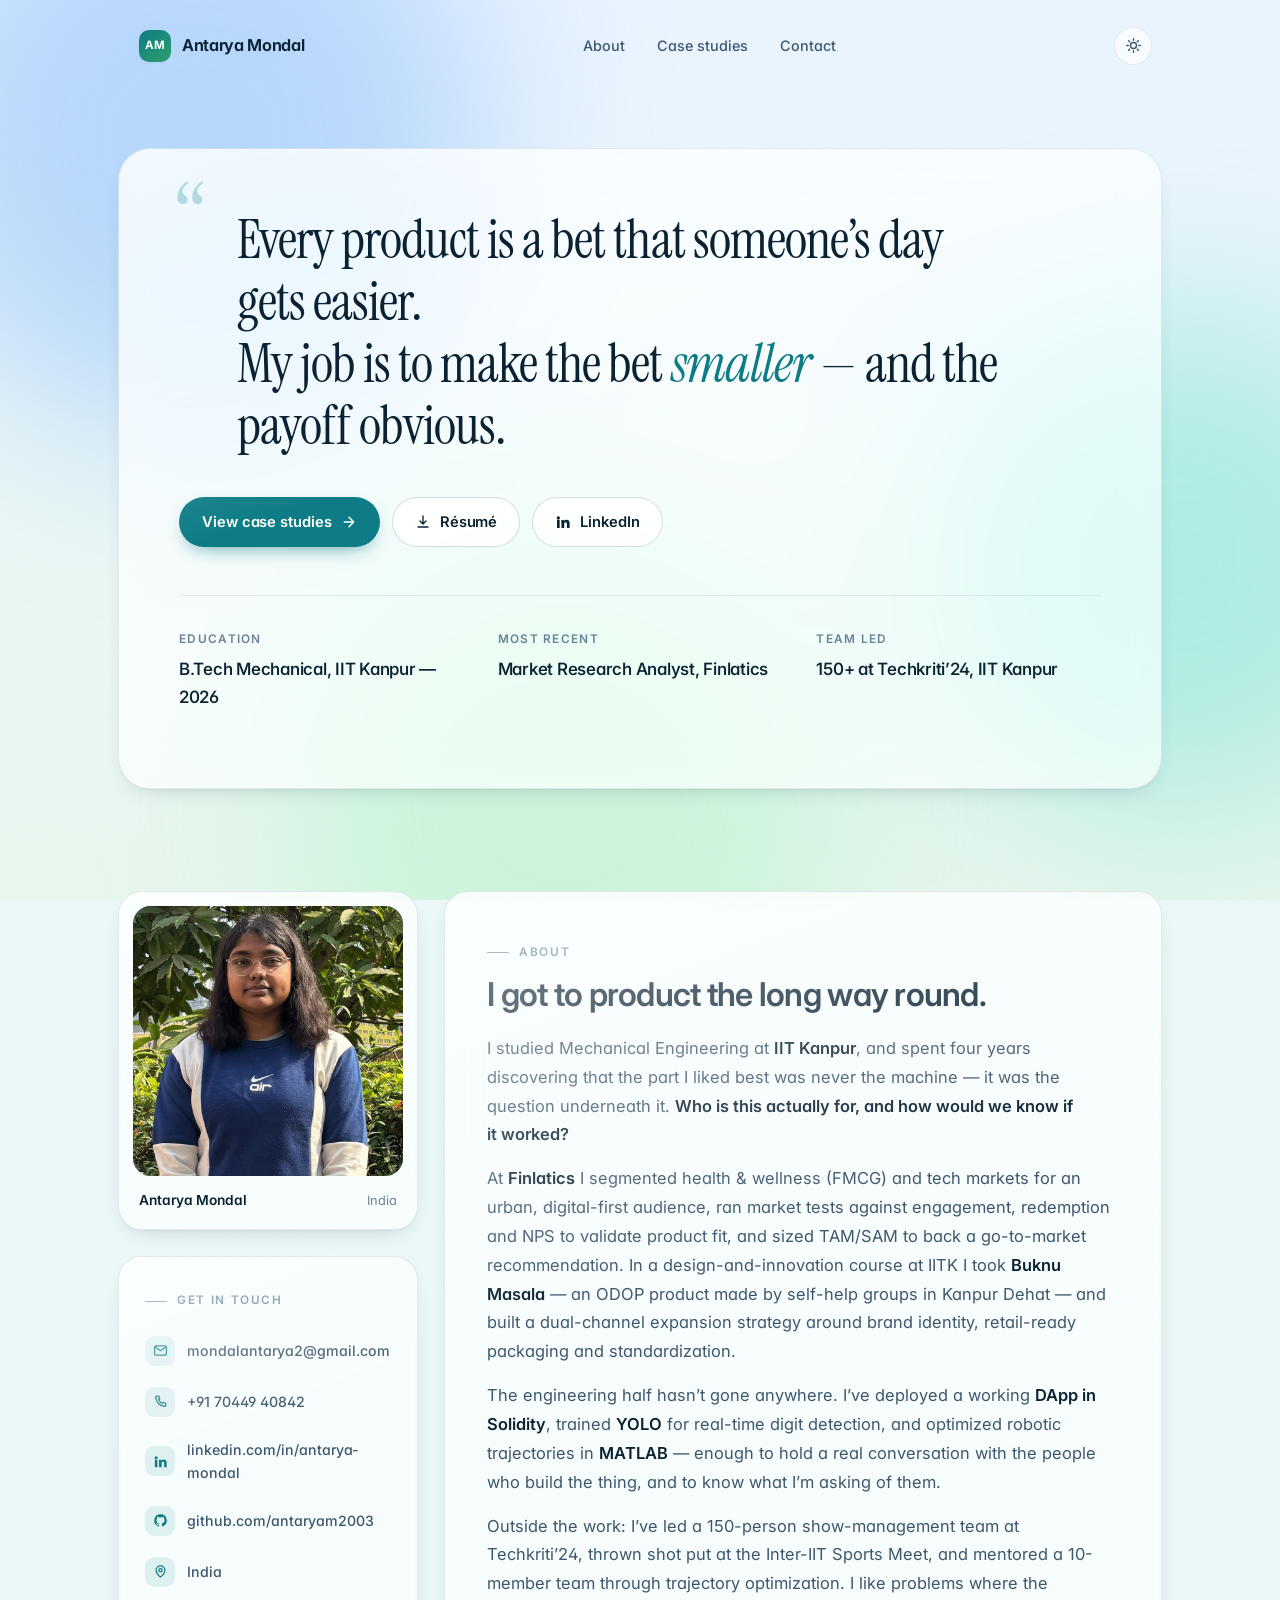
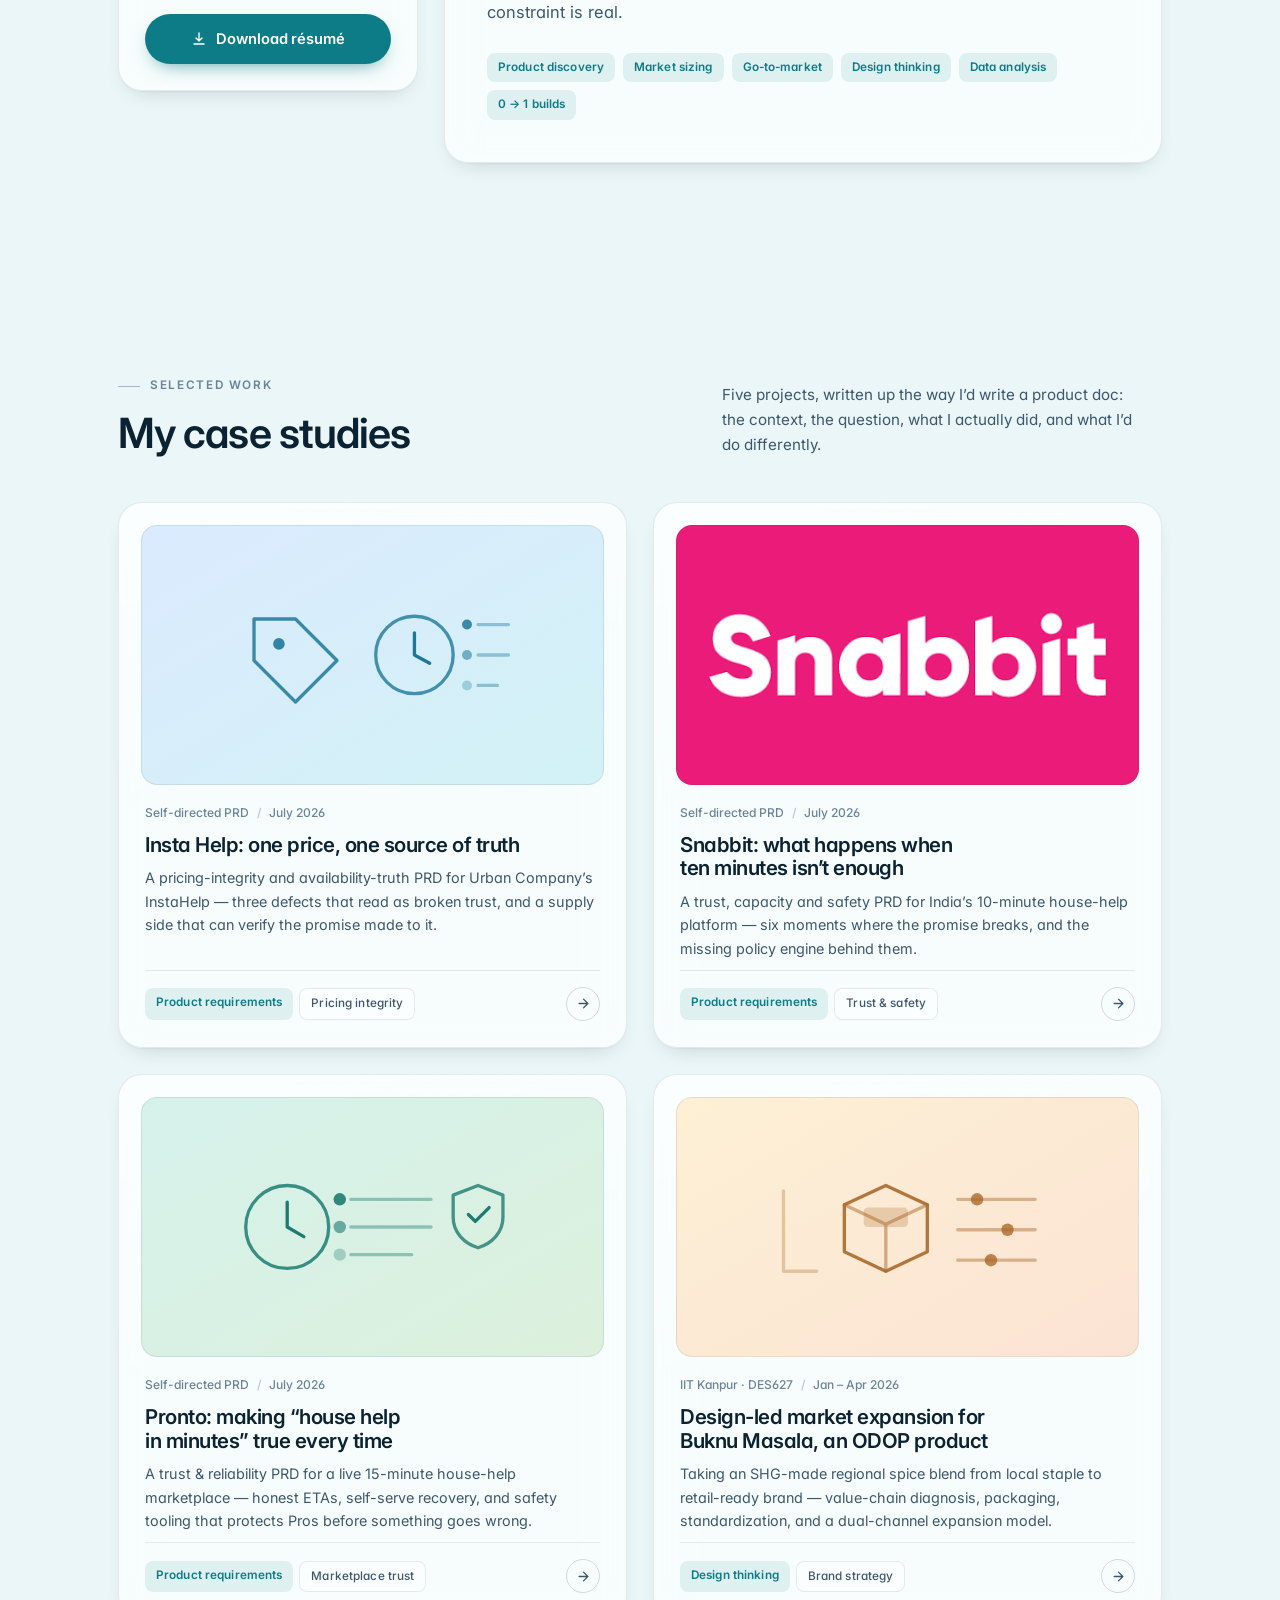
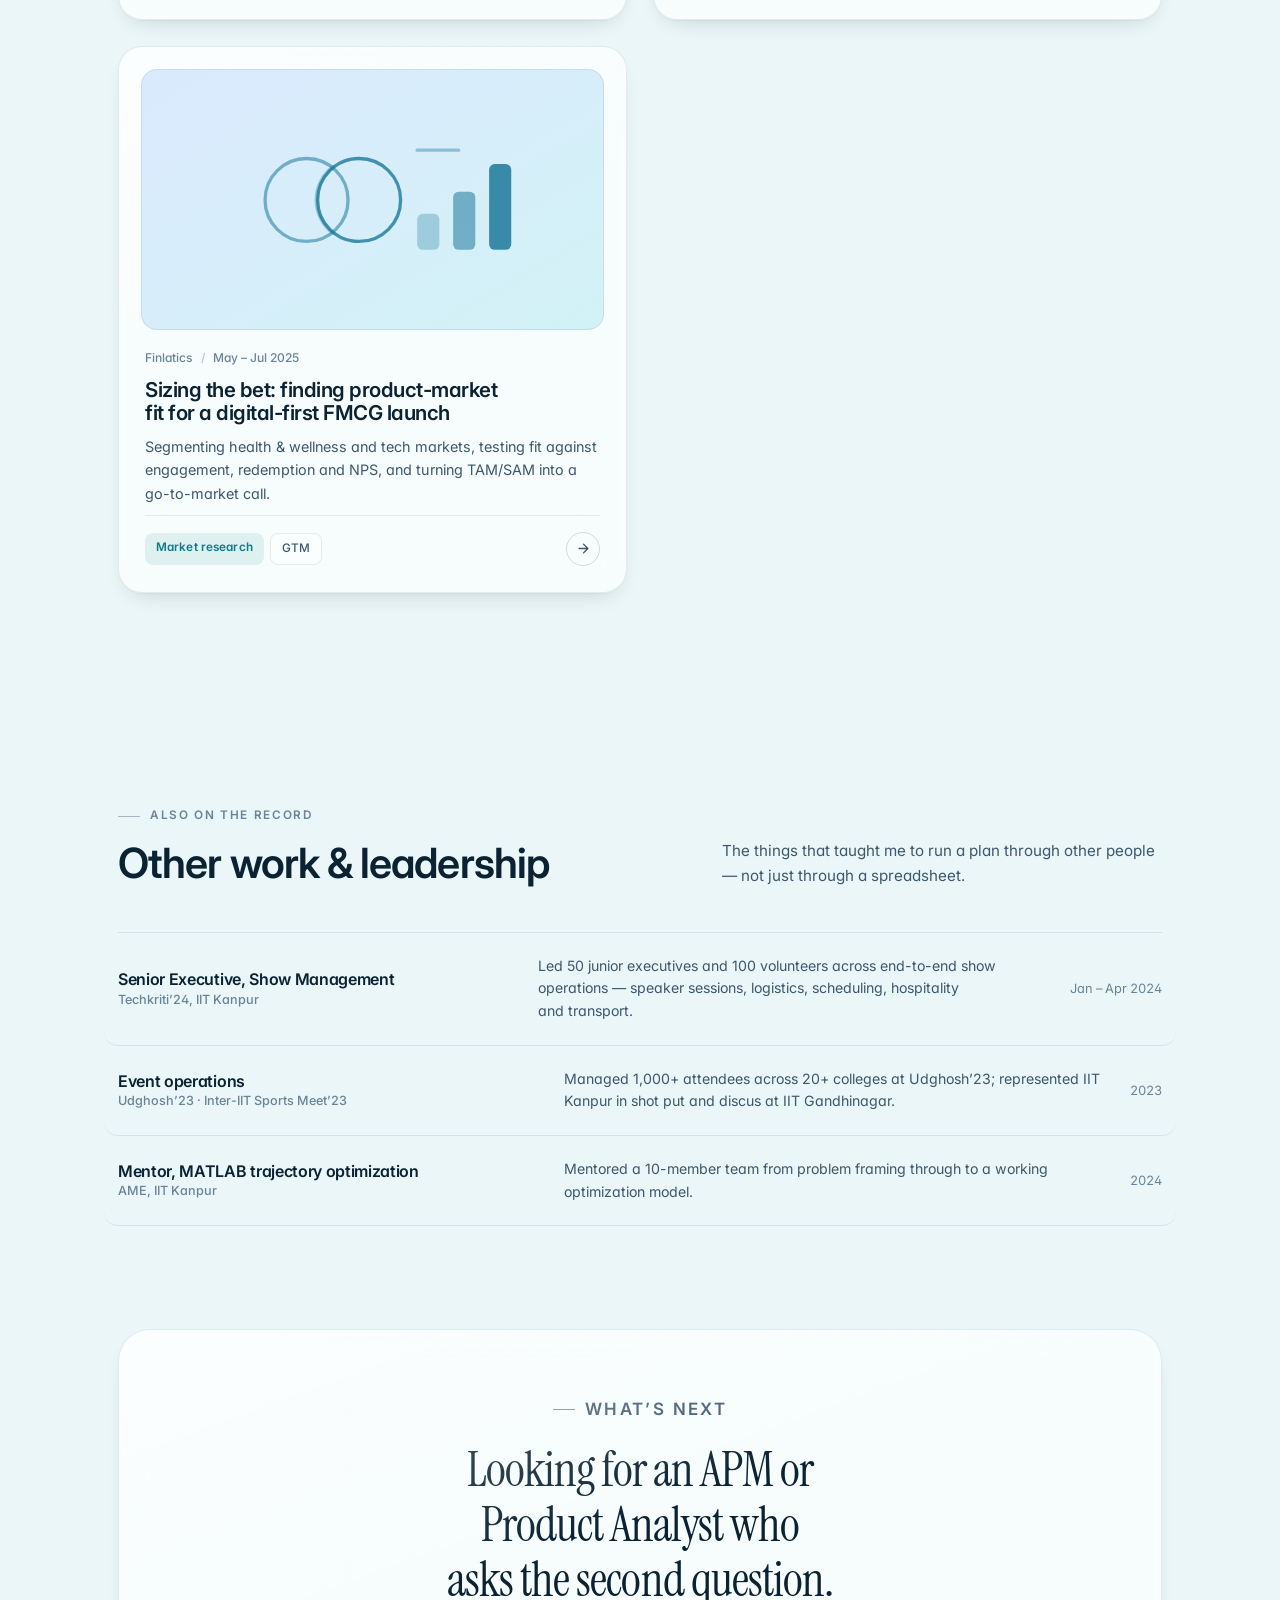
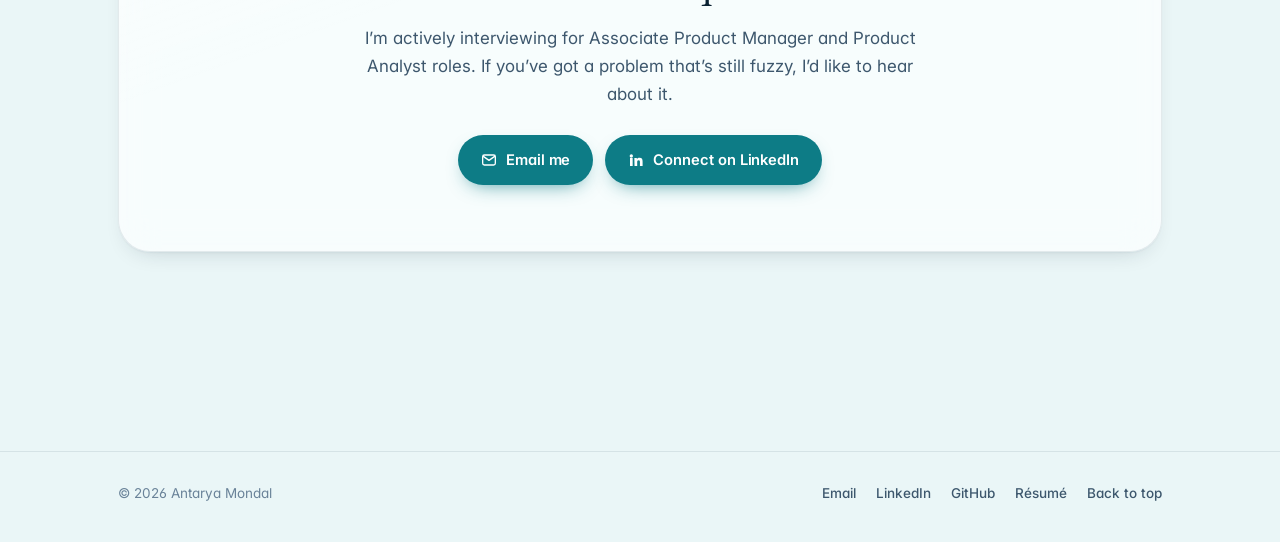
==== commit 660ad60b: "Let the Snabbit logo fill its cover The logo sat as a small tile in the middle of the cover. The ass" ====
--- a/index.html
+++ b/index.html
@@ -287,7 +287,7 @@
       <!-- 02 -->
       <a class="card work-card" href="work/snabbit-trust-capacity.html" data-reveal="stagger">
         <div class="work-cover cover-3">
-          <img class="cover-logo" src="assets/img/snabbit-logo.png" alt="Snabbit" width="447" height="447" loading="lazy" decoding="async">
+          <img class="cover-logo" src="assets/img/snabbit-logo.png" alt="Snabbit" width="447" height="251" loading="lazy" decoding="async">
         </div>
         <div class="work-body">
           <p class="work-meta">Self-directed PRD <span class="sep">/</span> July 2026</p>
--- a/assets/css/style.css
+++ b/assets/css/style.css
@@ -817,15 +817,15 @@
 }
 .work-card:hover .work-cover svg { transform: scale(1.06); opacity: 1; }
 
-/* A real brand mark sits in the cover as a rounded tile rather than filling
-   it — the logo keeps its own square, the cover keeps its own palette. */
+/* A real brand mark fills the cover edge to edge. The asset is pre-cropped to
+   16:9 around the wordmark, so `cover` only ever trims a hair off one axis and
+   the wordmark stays centred at every card width. */
 .work-cover .cover-logo {
-  width: 34%;
-  height: auto;
-  aspect-ratio: 1;
-  object-fit: contain;
-  border-radius: 18px;
-  box-shadow: 0 6px 20px rgba(15, 23, 42, 0.14);
+  width: 100%;
+  height: 100%;
+  object-fit: cover;
+  object-position: center;
+  display: block;
   transition: transform 0.6s var(--ease);
 }
 .work-card:hover .work-cover .cover-logo { transform: scale(1.06); }
@@ -834,7 +834,9 @@
    reads as a single system rather than four unrelated cards. */
 .cover-1 { --cover-bg: linear-gradient(150deg, #dbeafe 0%, #d2f2f6 100%); --cover-ink: #0e6f92; }
 .cover-2 { --cover-bg: linear-gradient(150deg, #fdf0d5 0%, #fbe3d3 100%); --cover-ink: #a45f1d; }
-.cover-3 { --cover-bg: linear-gradient(150deg, #fbdcea 0%, #f6e0ee 100%); --cover-ink: #b01a63; }
+/* cover-3 is filled by the Snabbit artwork; the ground is its brand pink so
+   the load state and the hairline edge match rather than flash a pastel. */
+.cover-3 { --cover-bg: #eb1c79; --cover-ink: #ffffff; }
 .cover-4 { --cover-bg: linear-gradient(150deg, #d6f2ec 0%, #dcf0dc 100%); --cover-ink: #0d7267; }
 
 :root[data-theme="dark"] .cover-1 {
@@ -846,8 +848,8 @@
   --cover-ink: #f0c07a;
 }
 :root[data-theme="dark"] .cover-3 {
-  --cover-bg-dark: linear-gradient(150deg, rgba(235, 28, 121, 0.18), rgba(236, 72, 153, 0.09));
-  --cover-ink: #f2a0c6;
+  --cover-bg-dark: #eb1c79;
+  --cover-ink: #ffffff;
 }
 :root[data-theme="dark"] .cover-4 {
   --cover-bg-dark: linear-gradient(150deg, rgba(20, 184, 166, 0.16), rgba(34, 197, 94, 0.09));
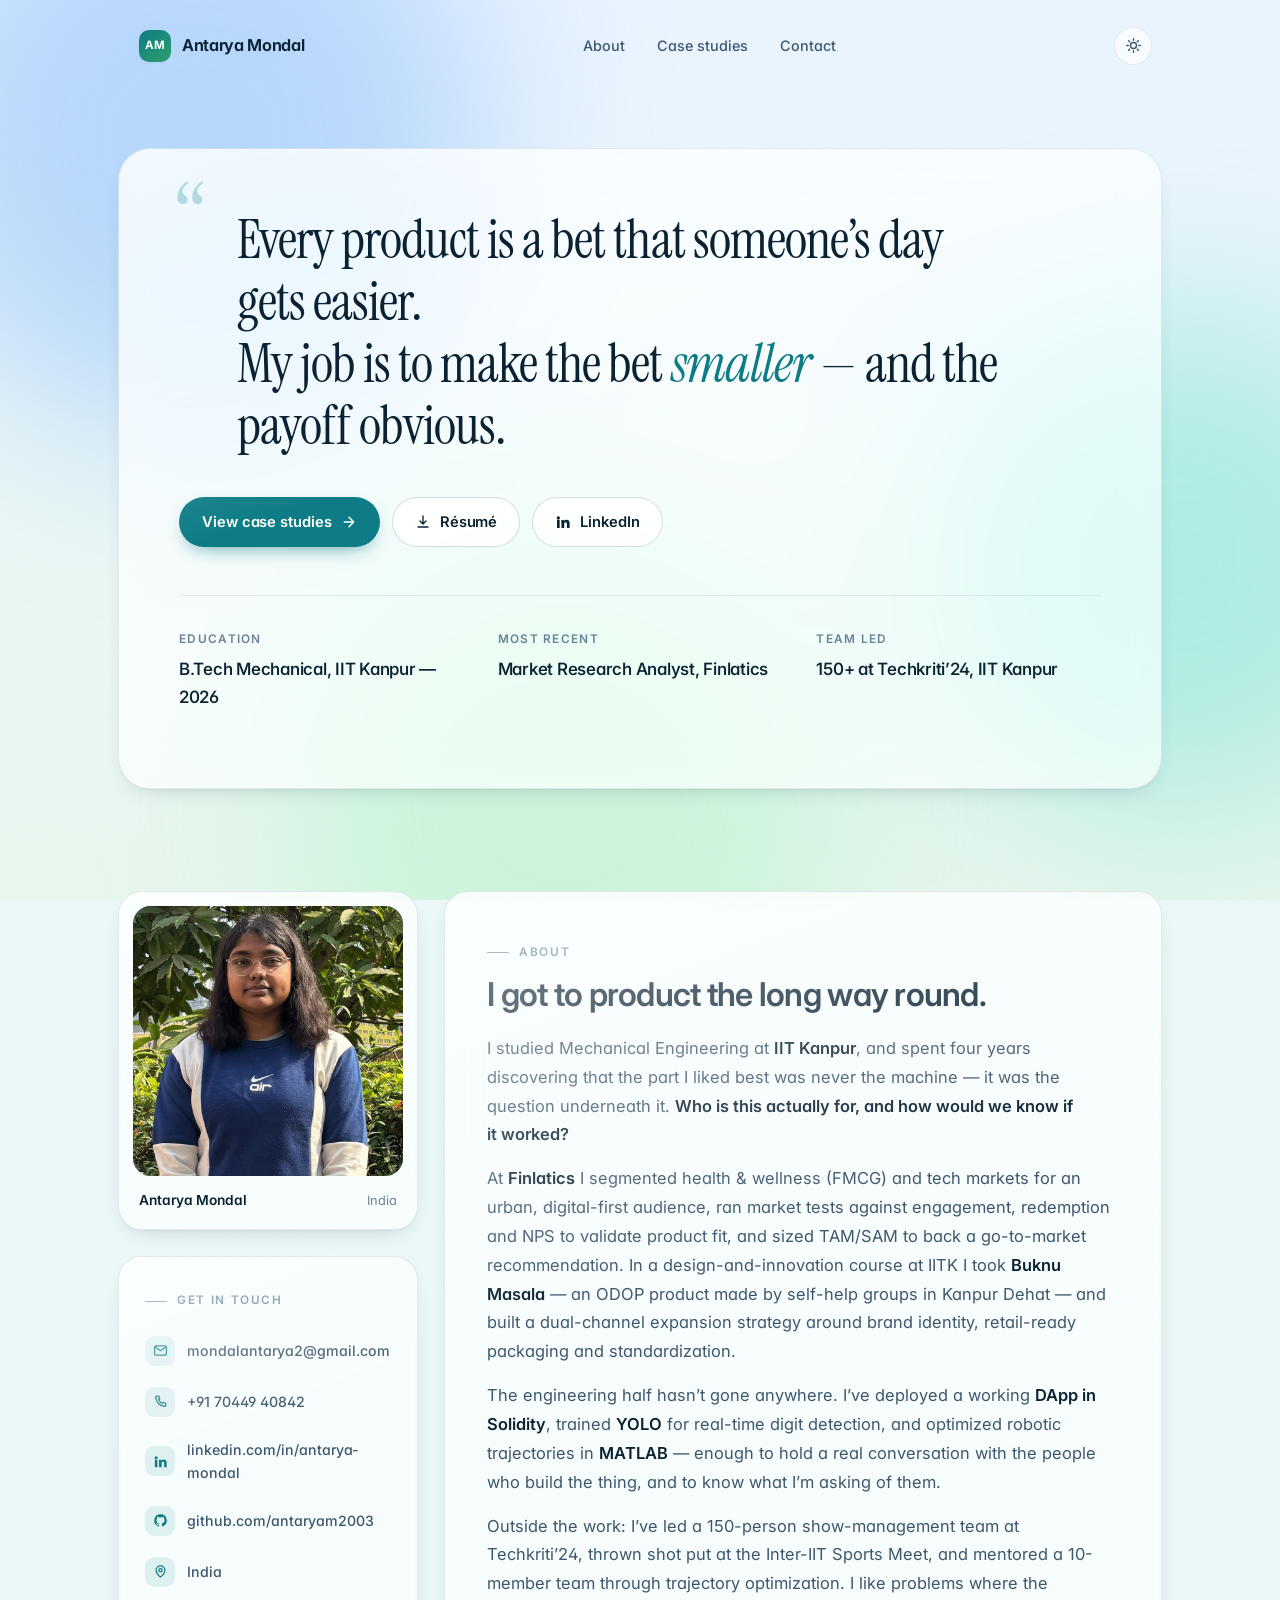
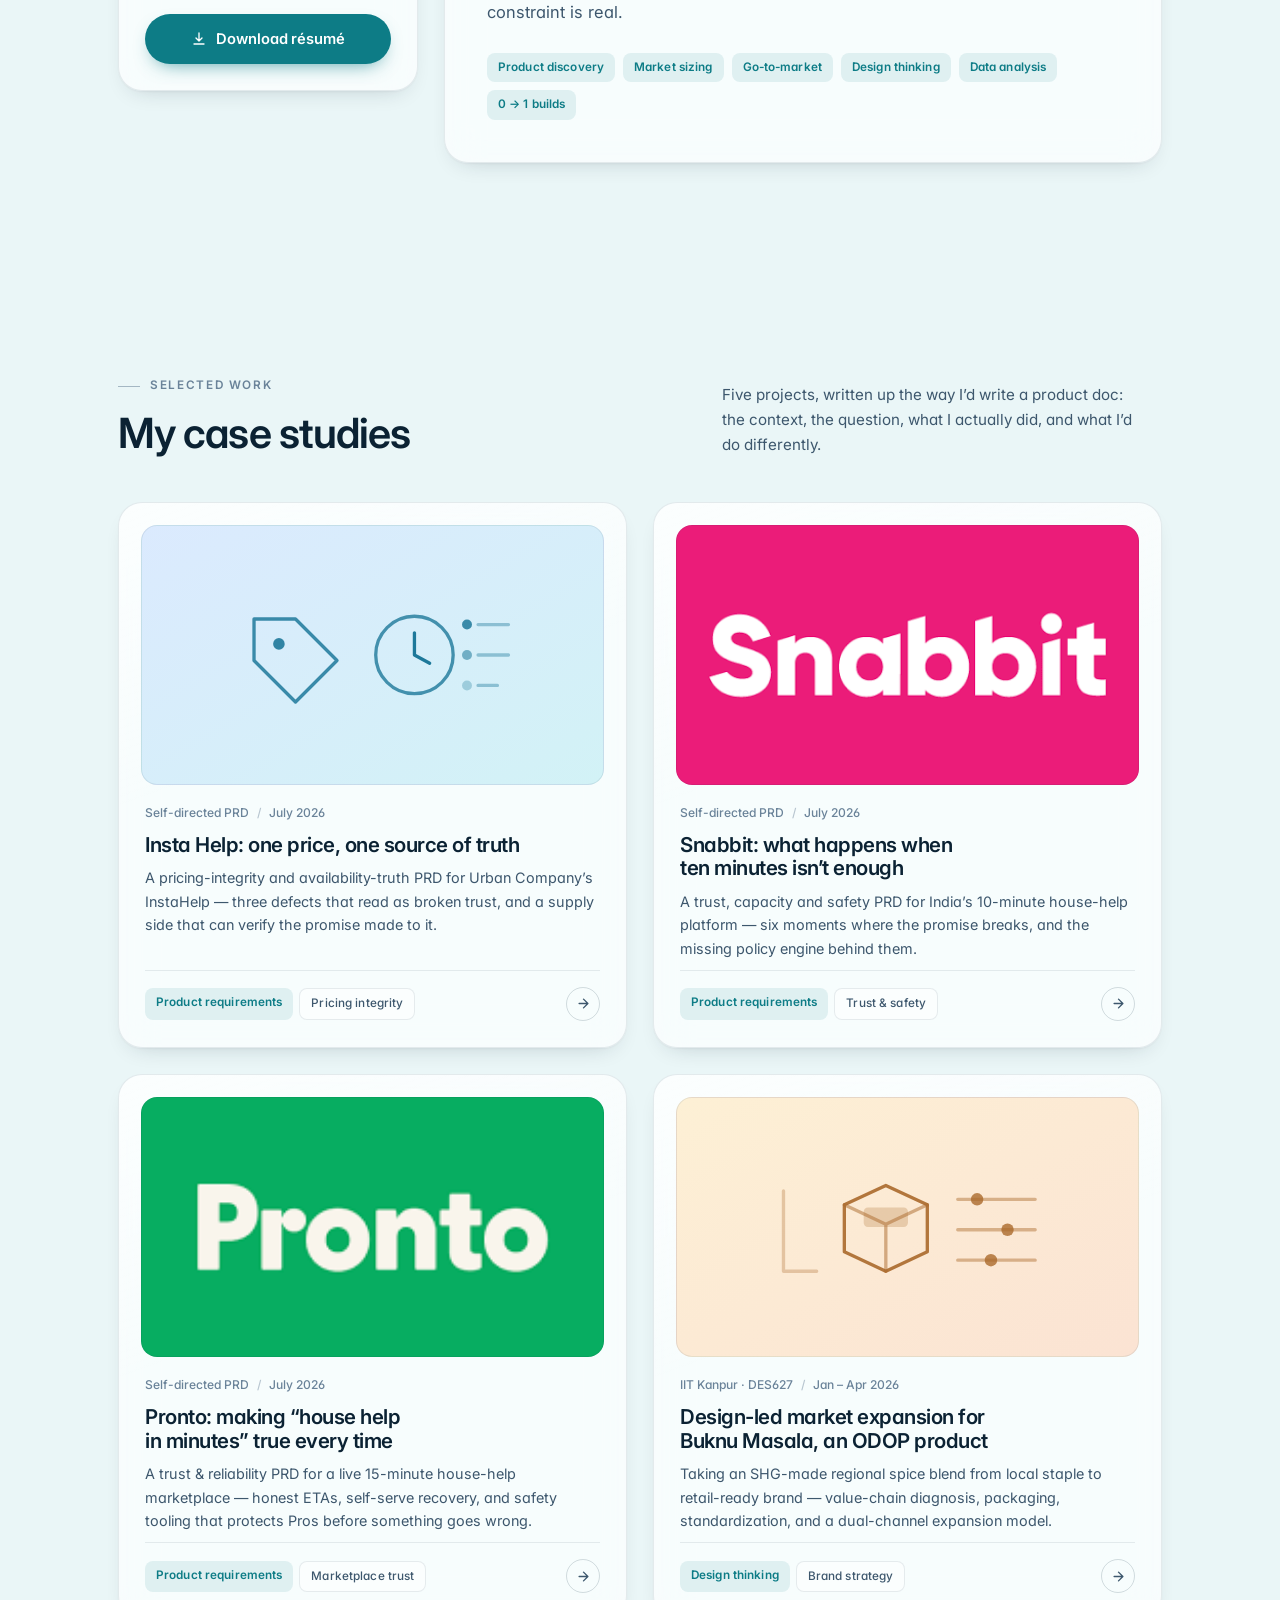
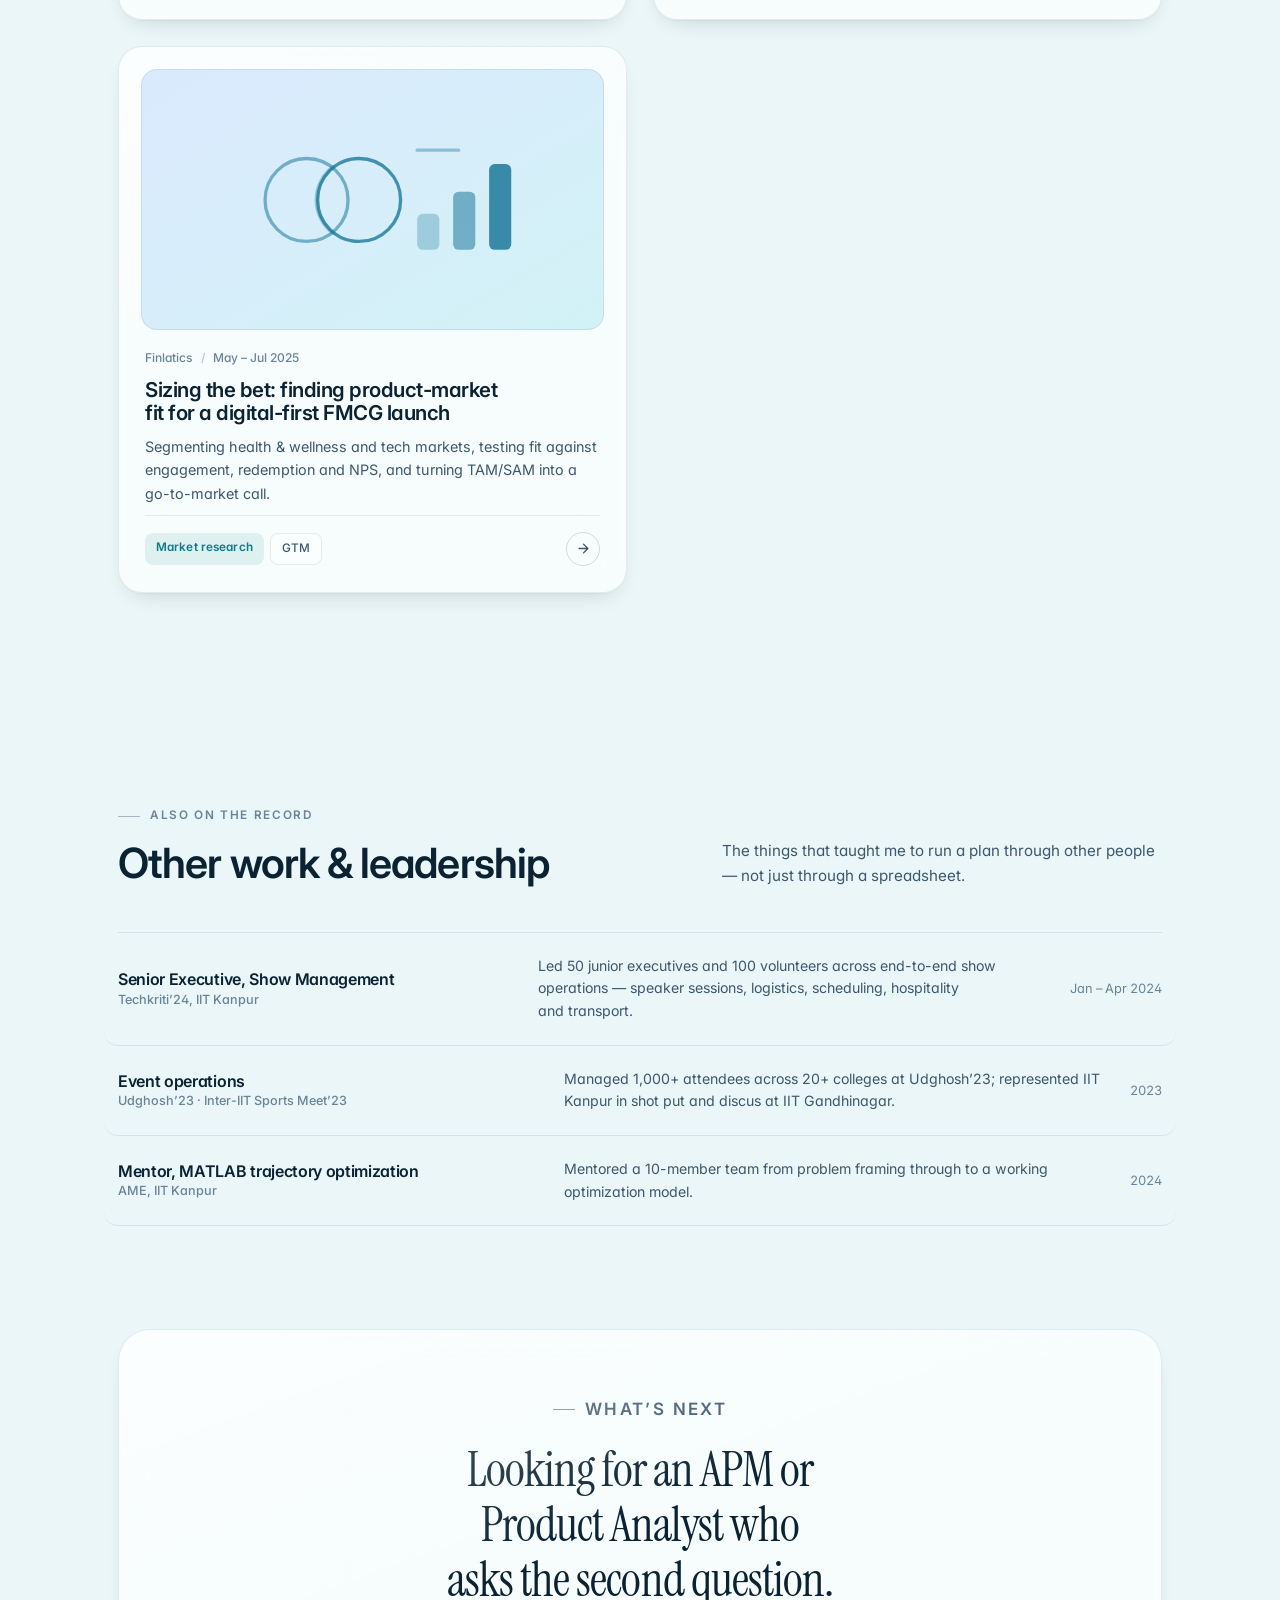
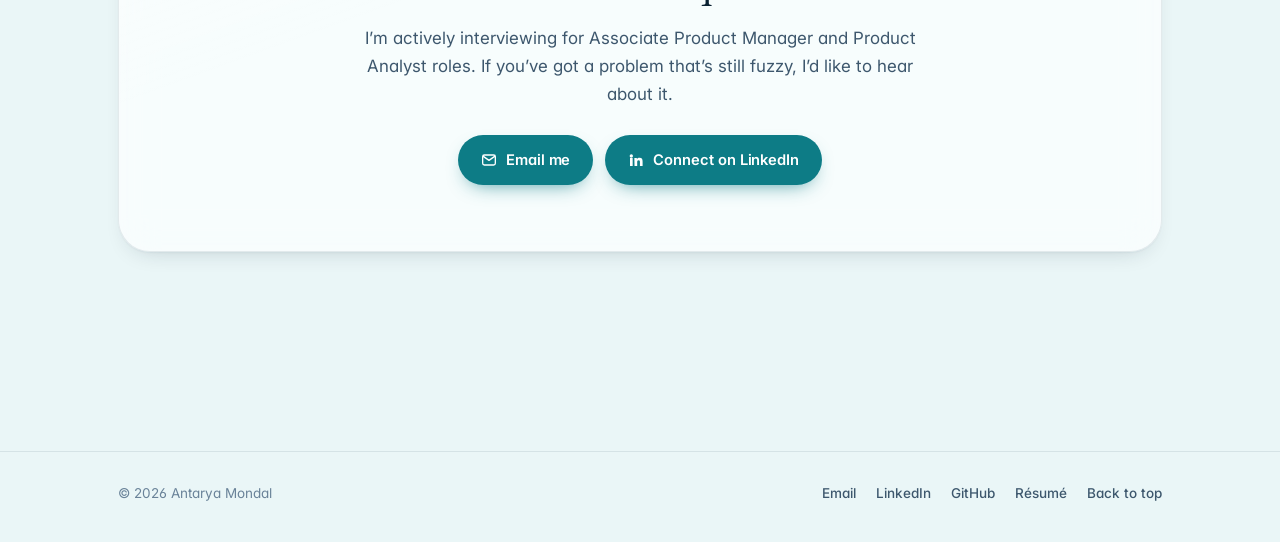
==== commit c722c980: "Put the Pronto logo on its case study card Same treatment as Snabbit: the source square is pre-cropp" ====
--- a/index.html
+++ b/index.html
@@ -309,16 +309,7 @@
       <!-- 03 -->
       <a class="card work-card" href="work/pronto-trust-reliability.html" data-reveal="stagger">
         <div class="work-cover cover-4">
-          <svg viewBox="0 0 240 120" fill="none" stroke="currentColor" stroke-width="2.4" stroke-linecap="round" stroke-linejoin="round" aria-hidden="true">
-            <circle cx="58" cy="60" r="30" opacity=".85"/>
-            <path d="M58 42v18l12 7" opacity="1"/>
-            <path d="M104 40h58M104 60h58M104 80h44" opacity=".4"/>
-            <circle cx="96" cy="40" r="4.5" fill="currentColor" stroke="none" opacity=".9"/>
-            <circle cx="96" cy="60" r="4.5" fill="currentColor" stroke="none" opacity=".6"/>
-            <circle cx="96" cy="80" r="4.5" fill="currentColor" stroke="none" opacity=".3"/>
-            <path d="M196 30l18 7v16c0 11-8 19-18 22-10-3-18-11-18-22V37z" opacity=".8"/>
-            <path d="m189 51 5 5 10-10" opacity="1"/>
-          </svg>
+          <img class="cover-logo" src="assets/img/pronto-logo.png" alt="Pronto" width="225" height="127" loading="lazy" decoding="async">
         </div>
         <div class="work-body">
           <p class="work-meta">Self-directed PRD <span class="sep">/</span> July 2026</p>
--- a/assets/css/style.css
+++ b/assets/css/style.css
@@ -834,10 +834,11 @@
    reads as a single system rather than four unrelated cards. */
 .cover-1 { --cover-bg: linear-gradient(150deg, #dbeafe 0%, #d2f2f6 100%); --cover-ink: #0e6f92; }
 .cover-2 { --cover-bg: linear-gradient(150deg, #fdf0d5 0%, #fbe3d3 100%); --cover-ink: #a45f1d; }
-/* cover-3 is filled by the Snabbit artwork; the ground is its brand pink so
-   the load state and the hairline edge match rather than flash a pastel. */
+/* cover-3 and cover-4 are filled by brand artwork; the ground is each brand's
+   own colour so the load state and the hairline edge match rather than flash
+   a pastel. */
 .cover-3 { --cover-bg: #eb1c79; --cover-ink: #ffffff; }
-.cover-4 { --cover-bg: linear-gradient(150deg, #d6f2ec 0%, #dcf0dc 100%); --cover-ink: #0d7267; }
+.cover-4 { --cover-bg: #07ad61; --cover-ink: #ffffff; }
 
 :root[data-theme="dark"] .cover-1 {
   --cover-bg-dark: linear-gradient(150deg, rgba(59, 130, 246, 0.16), rgba(34, 211, 238, 0.09));
@@ -852,8 +853,8 @@
   --cover-ink: #ffffff;
 }
 :root[data-theme="dark"] .cover-4 {
-  --cover-bg-dark: linear-gradient(150deg, rgba(20, 184, 166, 0.16), rgba(34, 197, 94, 0.09));
-  --cover-ink: #7fded0;
+  --cover-bg-dark: #07ad61;
+  --cover-ink: #ffffff;
 }
 
 .work-index {
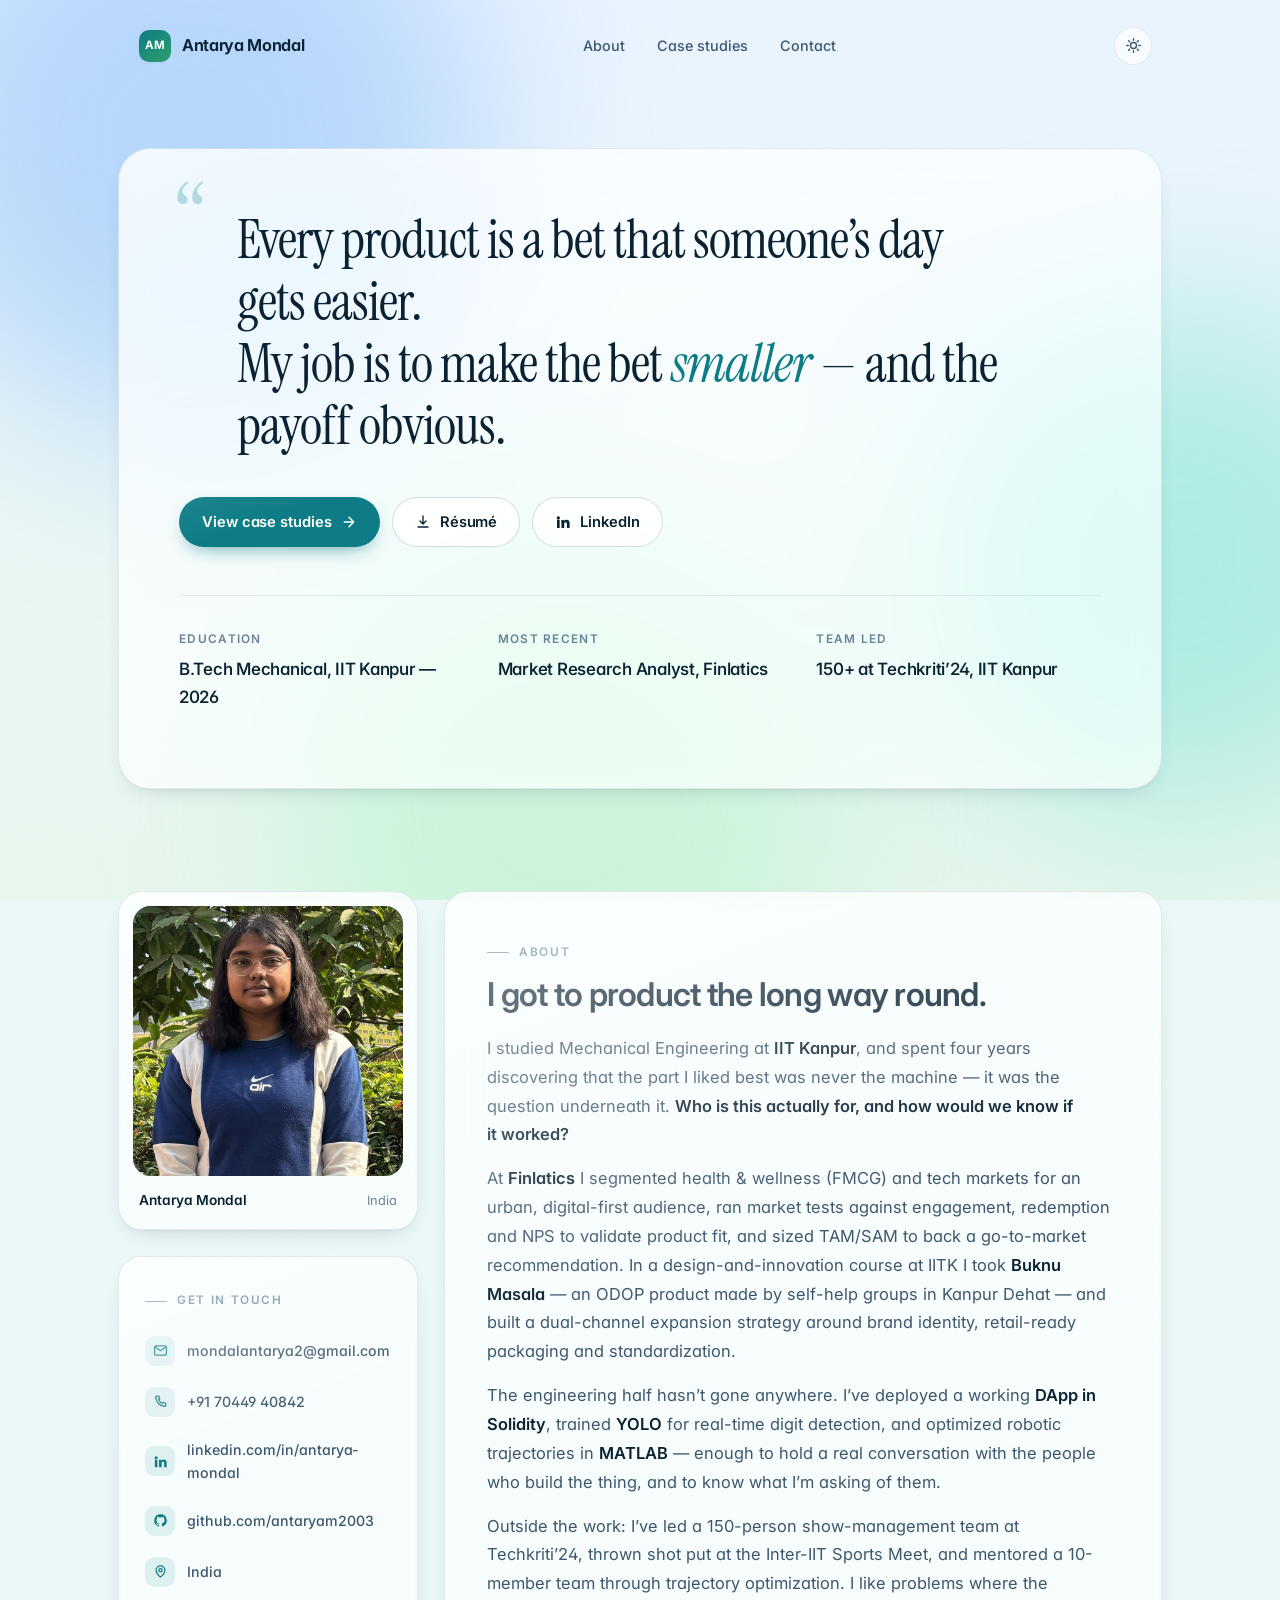
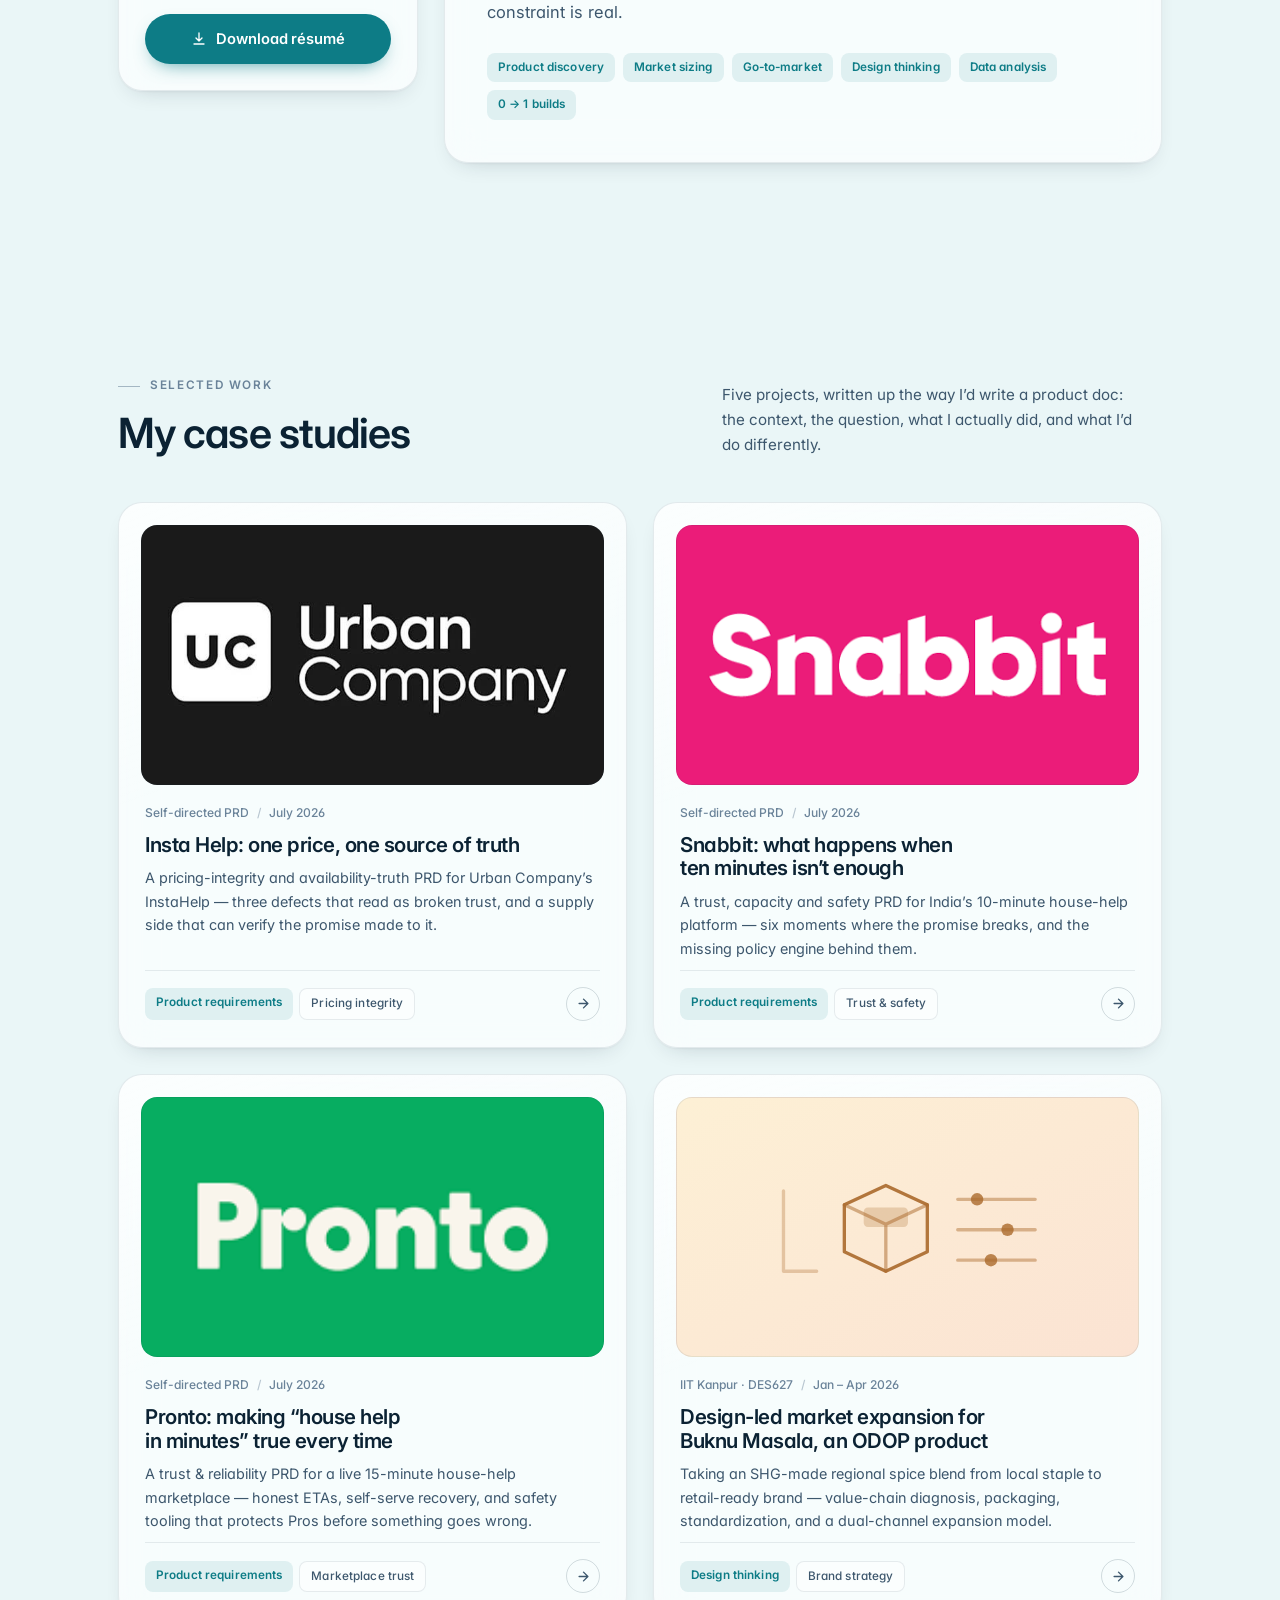
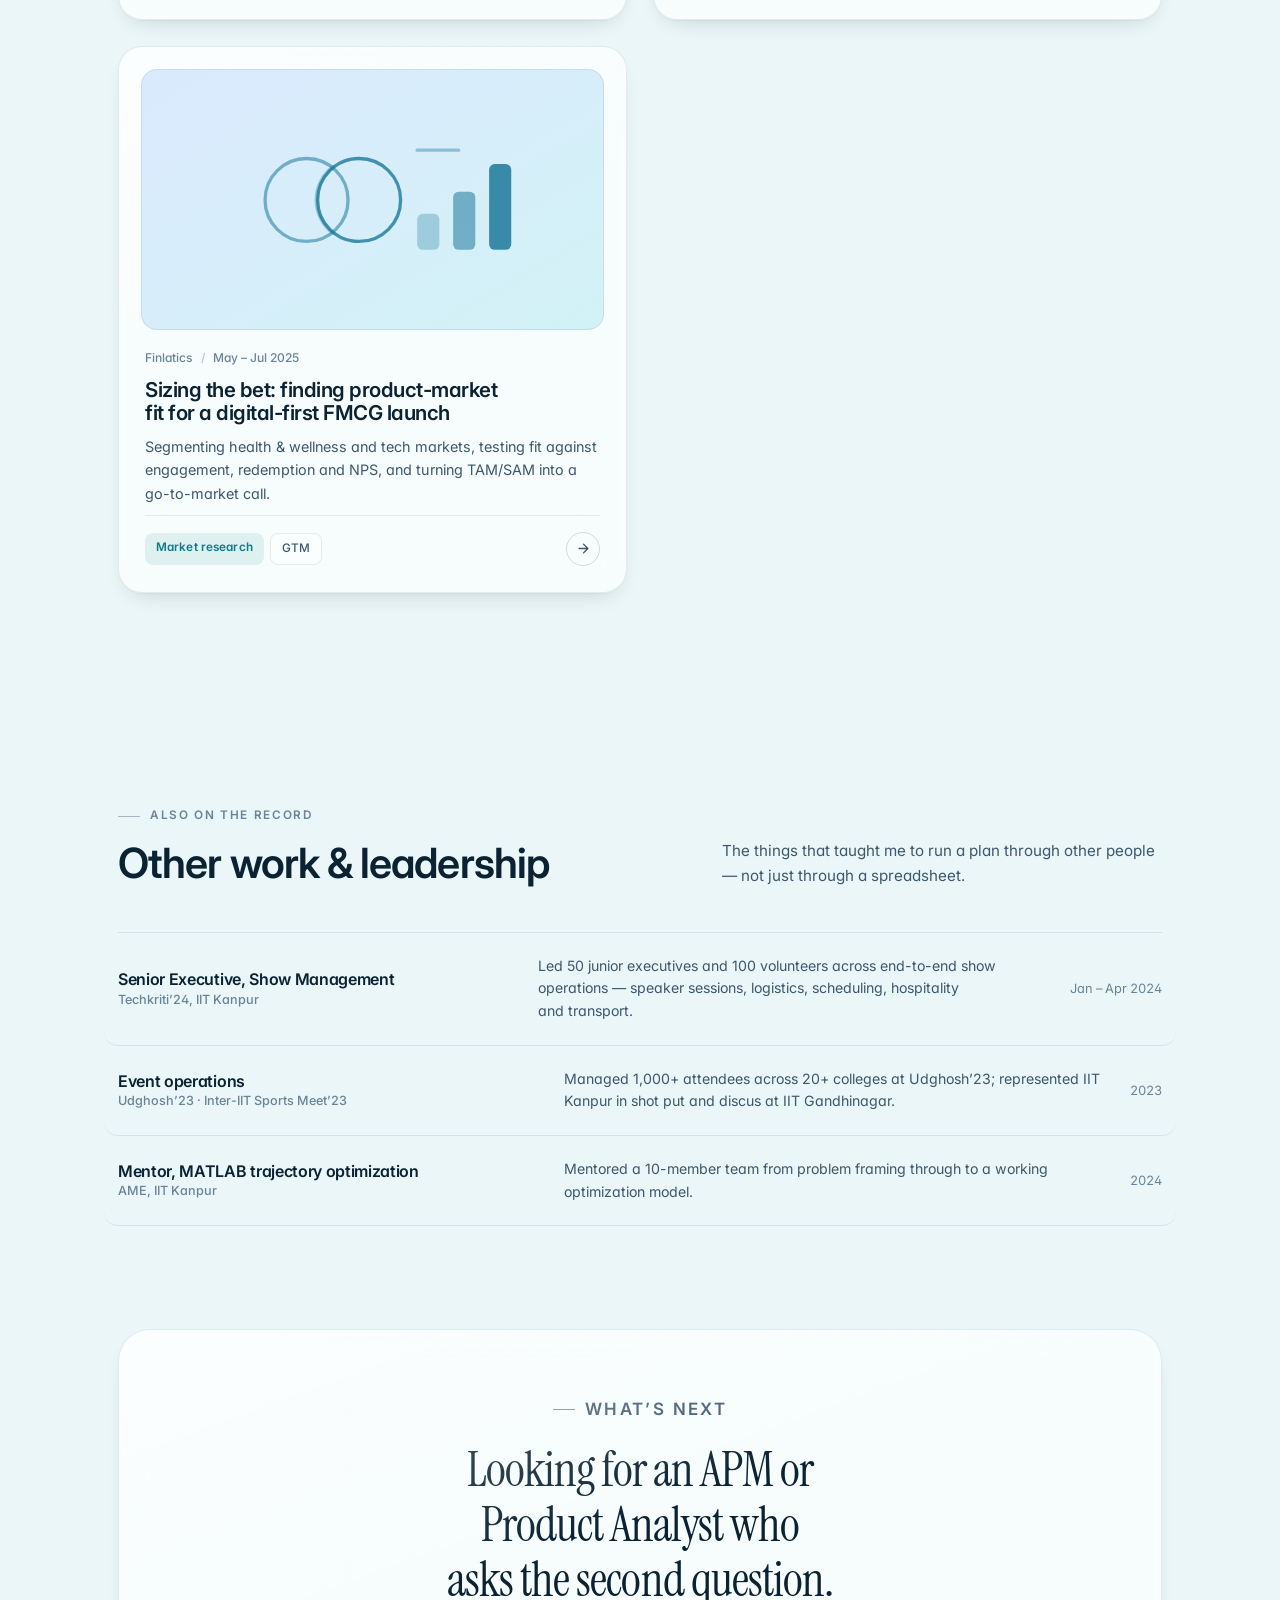
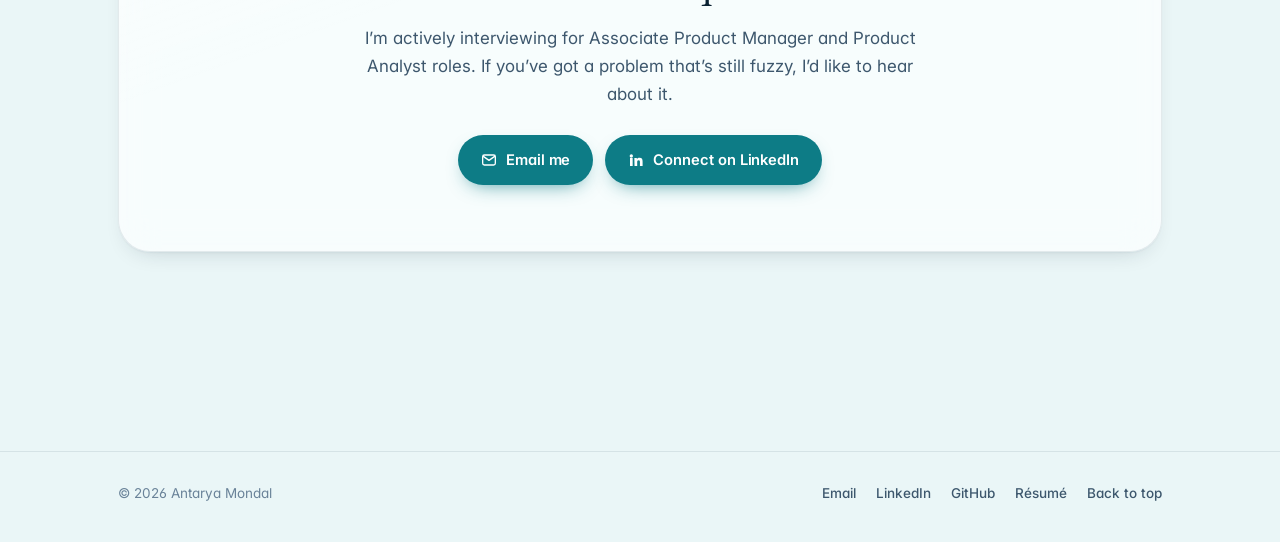
==== commit bb23eb7c: "Put the Urban Company logo on its case study card The source is close enough to 16:9 that object-fit" ====
--- a/index.html
+++ b/index.html
@@ -255,17 +255,8 @@
 
       <!-- 01 -->
       <a class="card work-card" href="work/urban-company-insta-help.html" data-reveal="stagger">
-        <div class="work-cover cover-1">
-          <svg viewBox="0 0 240 120" fill="none" stroke="currentColor" stroke-width="2.4" stroke-linecap="round" stroke-linejoin="round" aria-hidden="true">
-            <path d="M34 34h30l30 30-30 30-30-30z" opacity=".85"/>
-            <circle cx="52" cy="52" r="4.2" fill="currentColor" stroke="none" opacity=".9"/>
-            <circle cx="150" cy="60" r="28" opacity=".8"/>
-            <path d="M150 44v16l11 6" opacity="1"/>
-            <path d="M196 38h22M196 60h22M196 82h14" opacity=".4"/>
-            <circle cx="188" cy="38" r="3.6" fill="currentColor" stroke="none" opacity=".85"/>
-            <circle cx="188" cy="60" r="3.6" fill="currentColor" stroke="none" opacity=".55"/>
-            <circle cx="188" cy="82" r="3.6" fill="currentColor" stroke="none" opacity=".3"/>
-          </svg>
+        <div class="work-cover cover-5">
+          <img class="cover-logo" src="assets/img/urban-company-logo.jpg" alt="Urban Company" width="706" height="433" loading="lazy" decoding="async">
         </div>
         <div class="work-body">
           <p class="work-meta">Self-directed PRD <span class="sep">/</span> July 2026</p>
--- a/assets/css/style.css
+++ b/assets/css/style.css
@@ -817,10 +817,13 @@
 }
 .work-card:hover .work-cover svg { transform: scale(1.06); opacity: 1; }
 
-/* A real brand mark fills the cover edge to edge. The asset is pre-cropped to
-   16:9 around the wordmark, so `cover` only ever trims a hair off one axis and
-   the wordmark stays centred at every card width. */
+/* A real brand mark fills the cover edge to edge. Absolute positioning is what
+   makes the height definite — a plain `height: 100%` does not resolve against
+   the cover's aspect-ratio box, so the image would keep its own ratio and spill
+   past the edge instead of being cropped by `object-fit`. */
 .work-cover .cover-logo {
+  position: absolute;
+  inset: 0;
   width: 100%;
   height: 100%;
   object-fit: cover;
@@ -834,15 +837,21 @@
    reads as a single system rather than four unrelated cards. */
 .cover-1 { --cover-bg: linear-gradient(150deg, #dbeafe 0%, #d2f2f6 100%); --cover-ink: #0e6f92; }
 .cover-2 { --cover-bg: linear-gradient(150deg, #fdf0d5 0%, #fbe3d3 100%); --cover-ink: #a45f1d; }
-/* cover-3 and cover-4 are filled by brand artwork; the ground is each brand's
+/* cover-3, -4 and -5 are filled by brand artwork; the ground is each brand's
    own colour so the load state and the hairline edge match rather than flash
-   a pastel. */
+   a pastel. cover-1 stays a palette cover — the Finlatics card still draws its
+   line art on it. */
 .cover-3 { --cover-bg: #eb1c79; --cover-ink: #ffffff; }
 .cover-4 { --cover-bg: #07ad61; --cover-ink: #ffffff; }
+.cover-5 { --cover-bg: #1a1a1a; --cover-ink: #ffffff; }
 
 :root[data-theme="dark"] .cover-1 {
   --cover-bg-dark: linear-gradient(150deg, rgba(59, 130, 246, 0.16), rgba(34, 211, 238, 0.09));
   --cover-ink: #86ccf0;
+}
+:root[data-theme="dark"] .cover-5 {
+  --cover-bg-dark: #1a1a1a;
+  --cover-ink: #ffffff;
 }
 :root[data-theme="dark"] .cover-2 {
   --cover-bg-dark: linear-gradient(150deg, rgba(245, 158, 11, 0.16), rgba(234, 88, 12, 0.09));
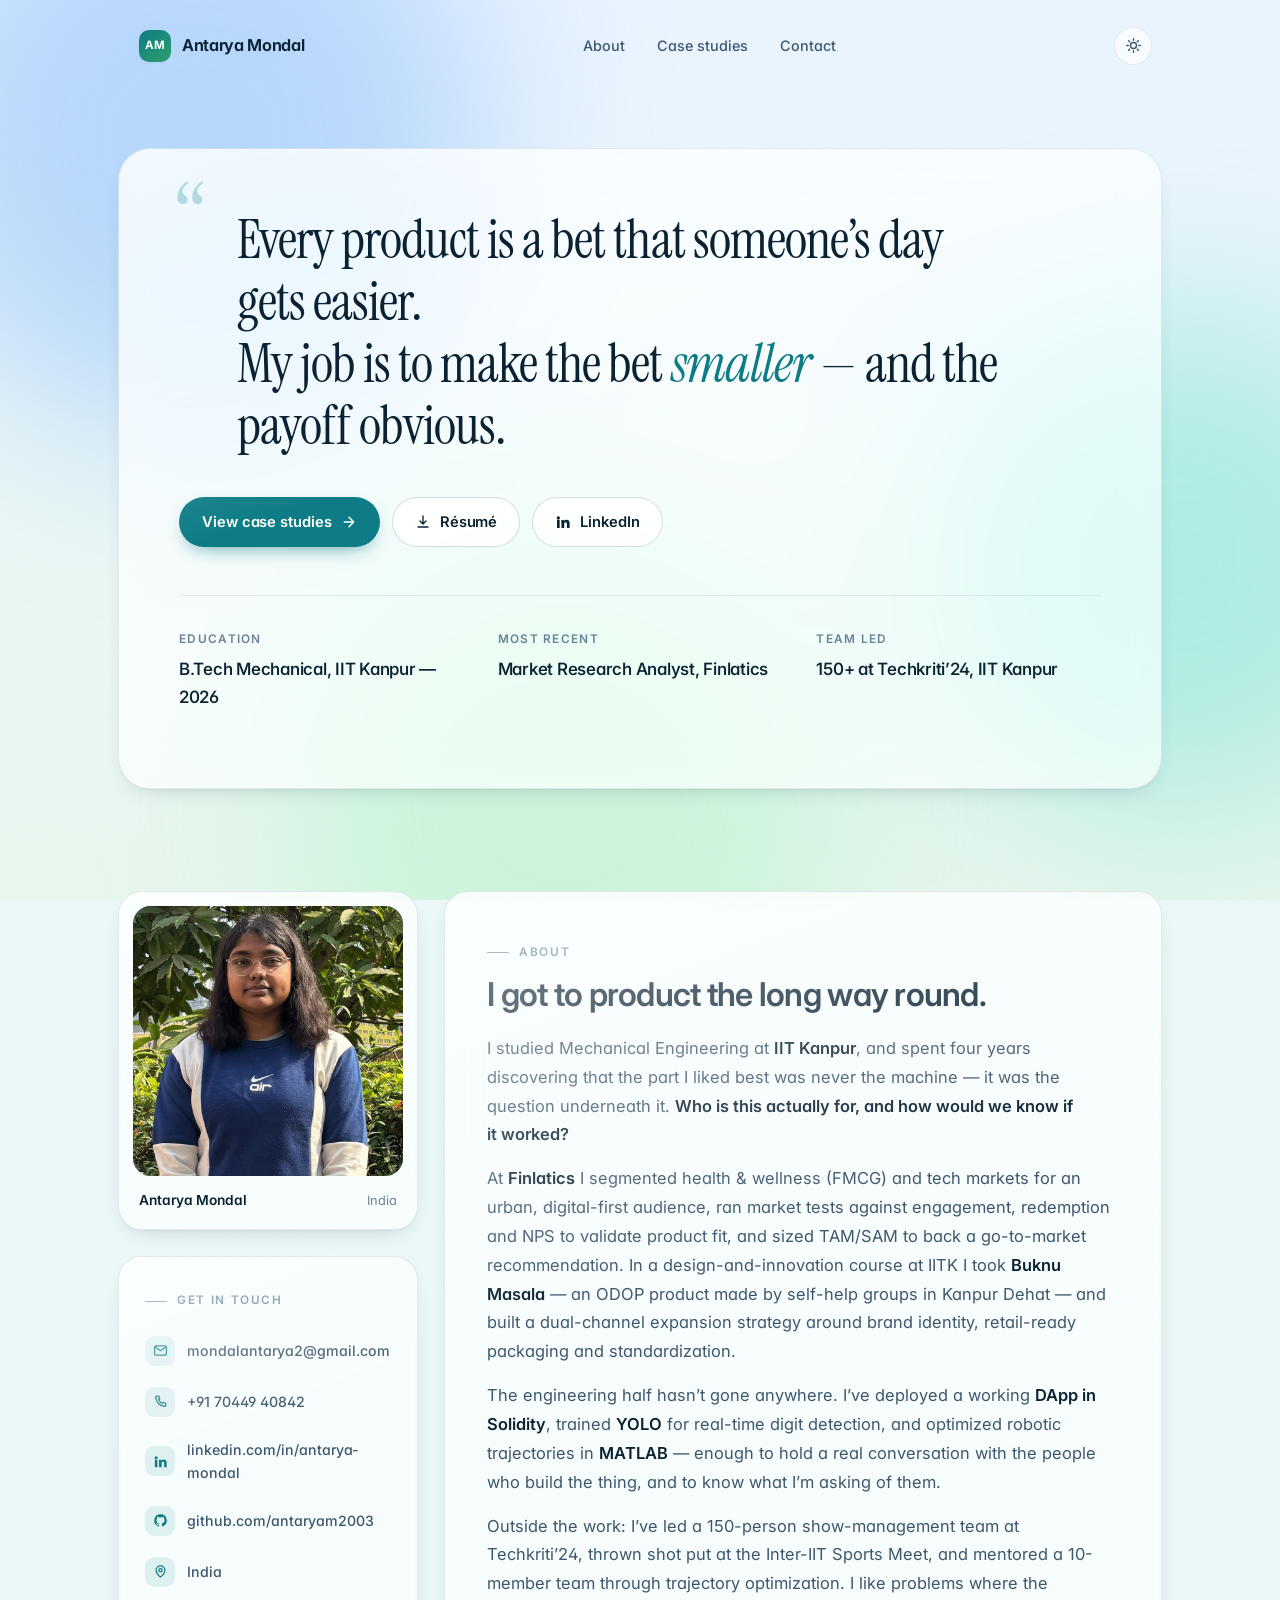
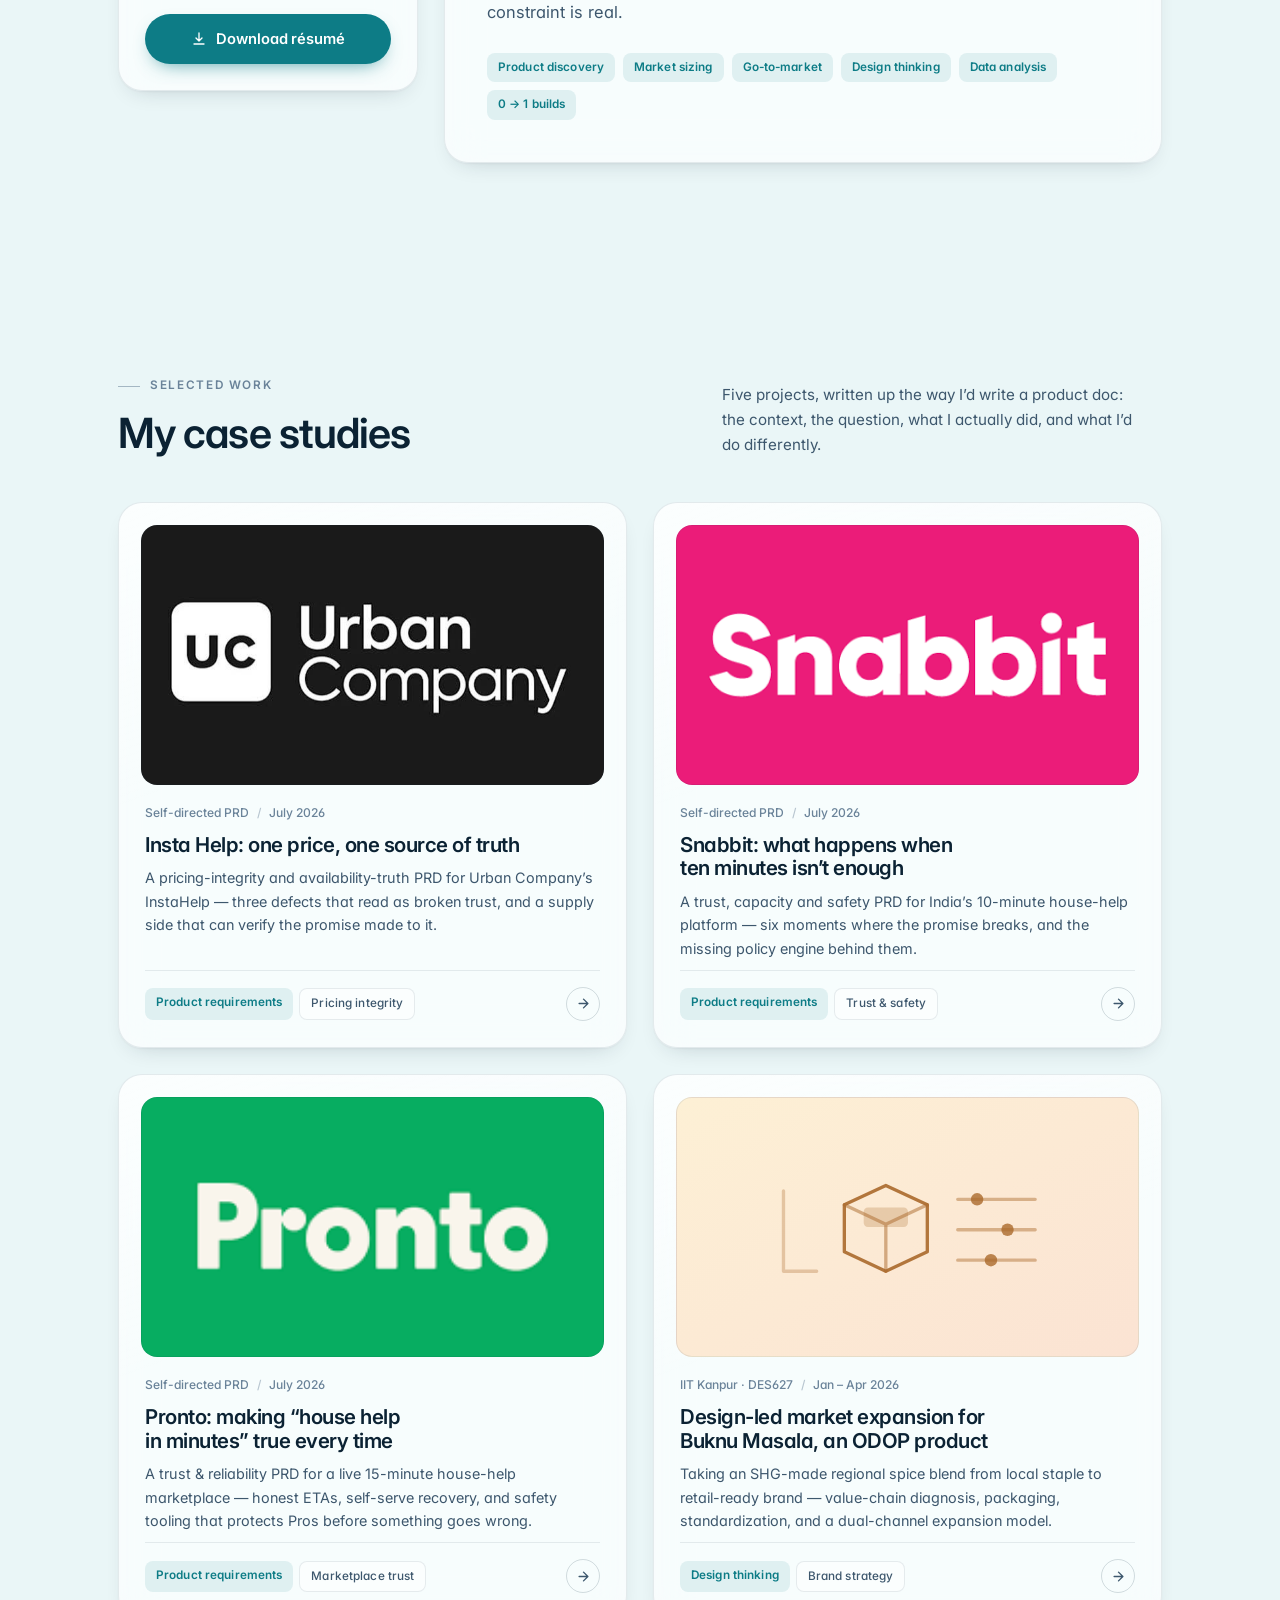
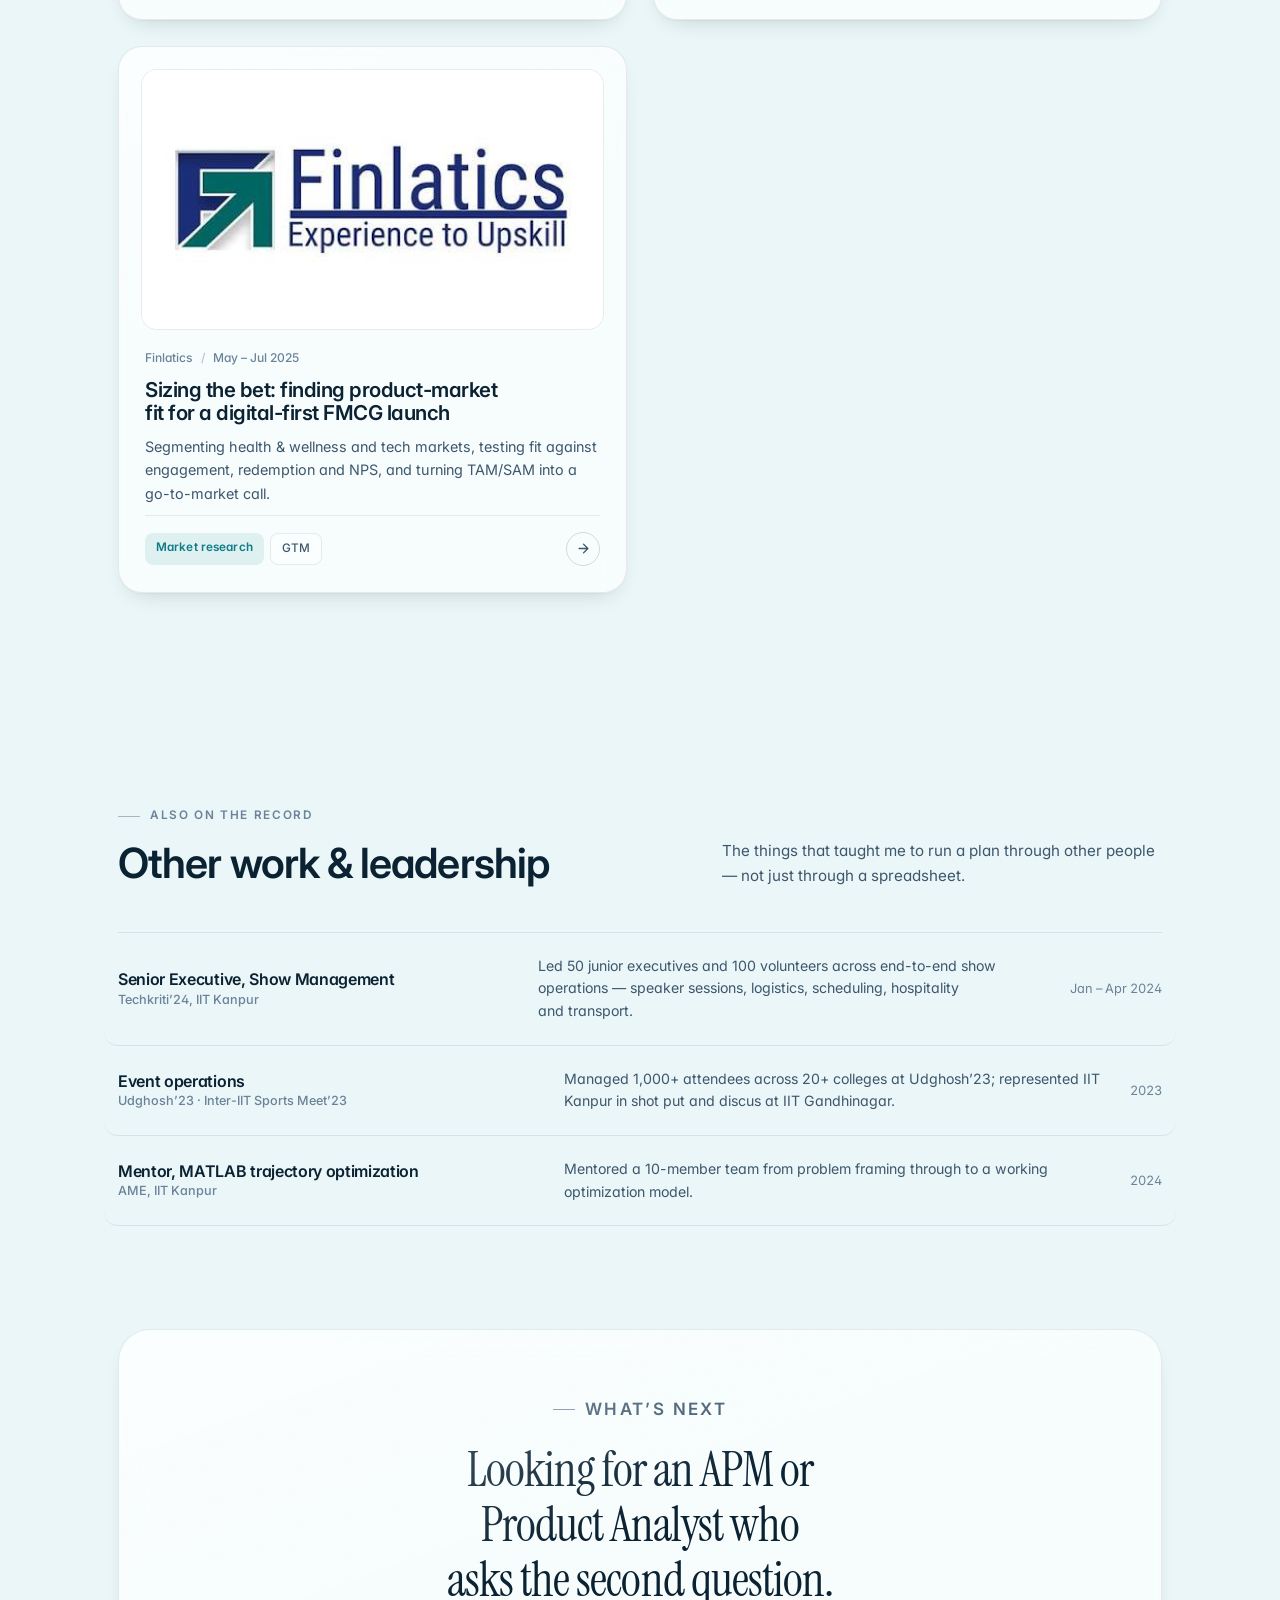
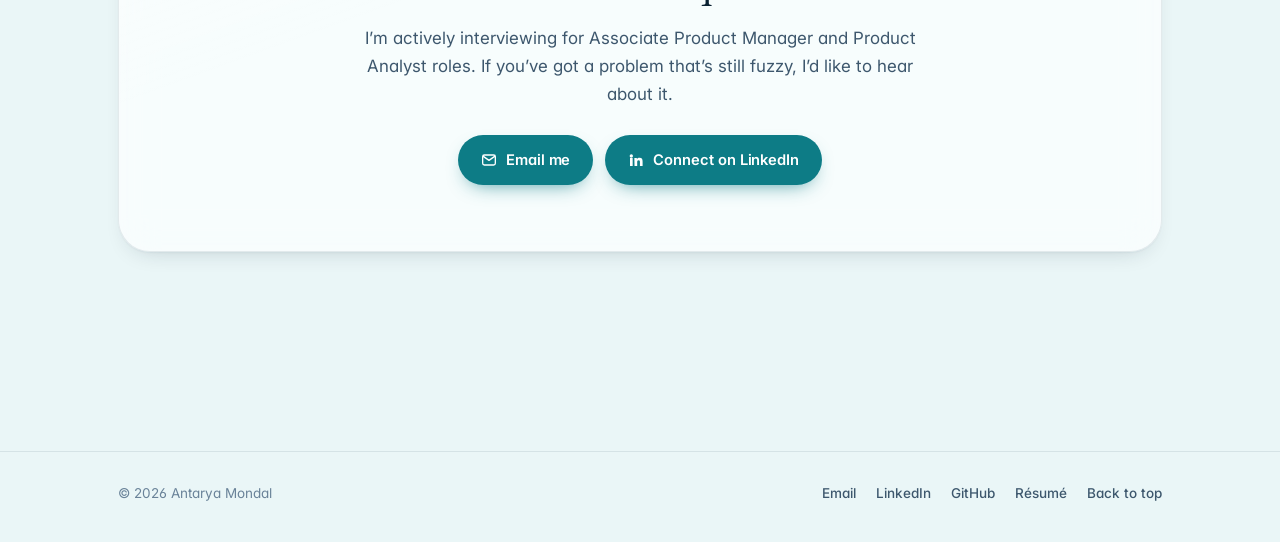
==== commit 91a939d4: "Put the Finlatics logo on its case study card First logo with a light ground and dark ink, so the gr" ====
--- a/index.html
+++ b/index.html
@@ -353,15 +353,7 @@
       <!-- 05 -->
       <a class="card work-card" href="work/finlatics-market-research.html" data-reveal="stagger">
         <div class="work-cover cover-1">
-          <svg viewBox="0 0 240 120" fill="none" stroke="currentColor" stroke-width="2.4" stroke-linecap="round" aria-hidden="true">
-            <circle cx="72" cy="60" r="30" opacity=".55"/>
-            <circle cx="110" cy="60" r="30" opacity=".8"/>
-            <path d="M91 36a30 30 0 0 0 0 48" opacity=".35"/>
-            <rect x="152" y="70" width="16" height="26" rx="4" fill="currentColor" stroke="none" opacity=".3"/>
-            <rect x="178" y="54" width="16" height="42" rx="4" fill="currentColor" stroke="none" opacity=".55"/>
-            <rect x="204" y="34" width="16" height="62" rx="4" fill="currentColor" stroke="none" opacity=".85"/>
-            <path d="M152 24h30" opacity=".4"/>
-          </svg>
+          <img class="cover-logo cover-logo-low" src="assets/img/finlatics-logo.jpg" alt="Finlatics" width="447" height="447" loading="lazy" decoding="async">
         </div>
         <div class="work-body">
           <p class="work-meta">Finlatics <span class="sep">/</span> May &ndash; Jul 2025</p>
--- a/assets/css/style.css
+++ b/assets/css/style.css
@@ -831,23 +831,25 @@
   display: block;
   transition: transform 0.6s var(--ease);
 }
+/* The Finlatics lockup sits 4.5px below its square's centre, so a straight
+   centre crop leaves it looking low. Shifting the crop window down by that
+   much centres the mark optically rather than geometrically. */
+.work-cover .cover-logo-low { object-position: 50% 52.3%; }
 .work-card:hover .work-cover .cover-logo { transform: scale(1.06); }
 
-/* Cover palettes — one hue per case study, low chroma so the set still
-   reads as a single system rather than four unrelated cards. */
-.cover-1 { --cover-bg: linear-gradient(150deg, #dbeafe 0%, #d2f2f6 100%); --cover-ink: #0e6f92; }
+/* Cover grounds. Every cover but cover-2 is filled by brand artwork, so its
+   ground is that brand's own colour — the load state and the hairline edge
+   match the image rather than flashing a pastel behind it. cover-2 is still a
+   palette cover, carrying the Buknu Masala line art in its own low-chroma hue. */
+.cover-1 { --cover-bg: #ffffff; --cover-ink: #1f3b73; }
 .cover-2 { --cover-bg: linear-gradient(150deg, #fdf0d5 0%, #fbe3d3 100%); --cover-ink: #a45f1d; }
-/* cover-3, -4 and -5 are filled by brand artwork; the ground is each brand's
-   own colour so the load state and the hairline edge match rather than flash
-   a pastel. cover-1 stays a palette cover — the Finlatics card still draws its
-   line art on it. */
 .cover-3 { --cover-bg: #eb1c79; --cover-ink: #ffffff; }
 .cover-4 { --cover-bg: #07ad61; --cover-ink: #ffffff; }
 .cover-5 { --cover-bg: #1a1a1a; --cover-ink: #ffffff; }
 
 :root[data-theme="dark"] .cover-1 {
-  --cover-bg-dark: linear-gradient(150deg, rgba(59, 130, 246, 0.16), rgba(34, 211, 238, 0.09));
-  --cover-ink: #86ccf0;
+  --cover-bg-dark: #ffffff;
+  --cover-ink: #1f3b73;
 }
 :root[data-theme="dark"] .cover-5 {
   --cover-bg-dark: #1a1a1a;
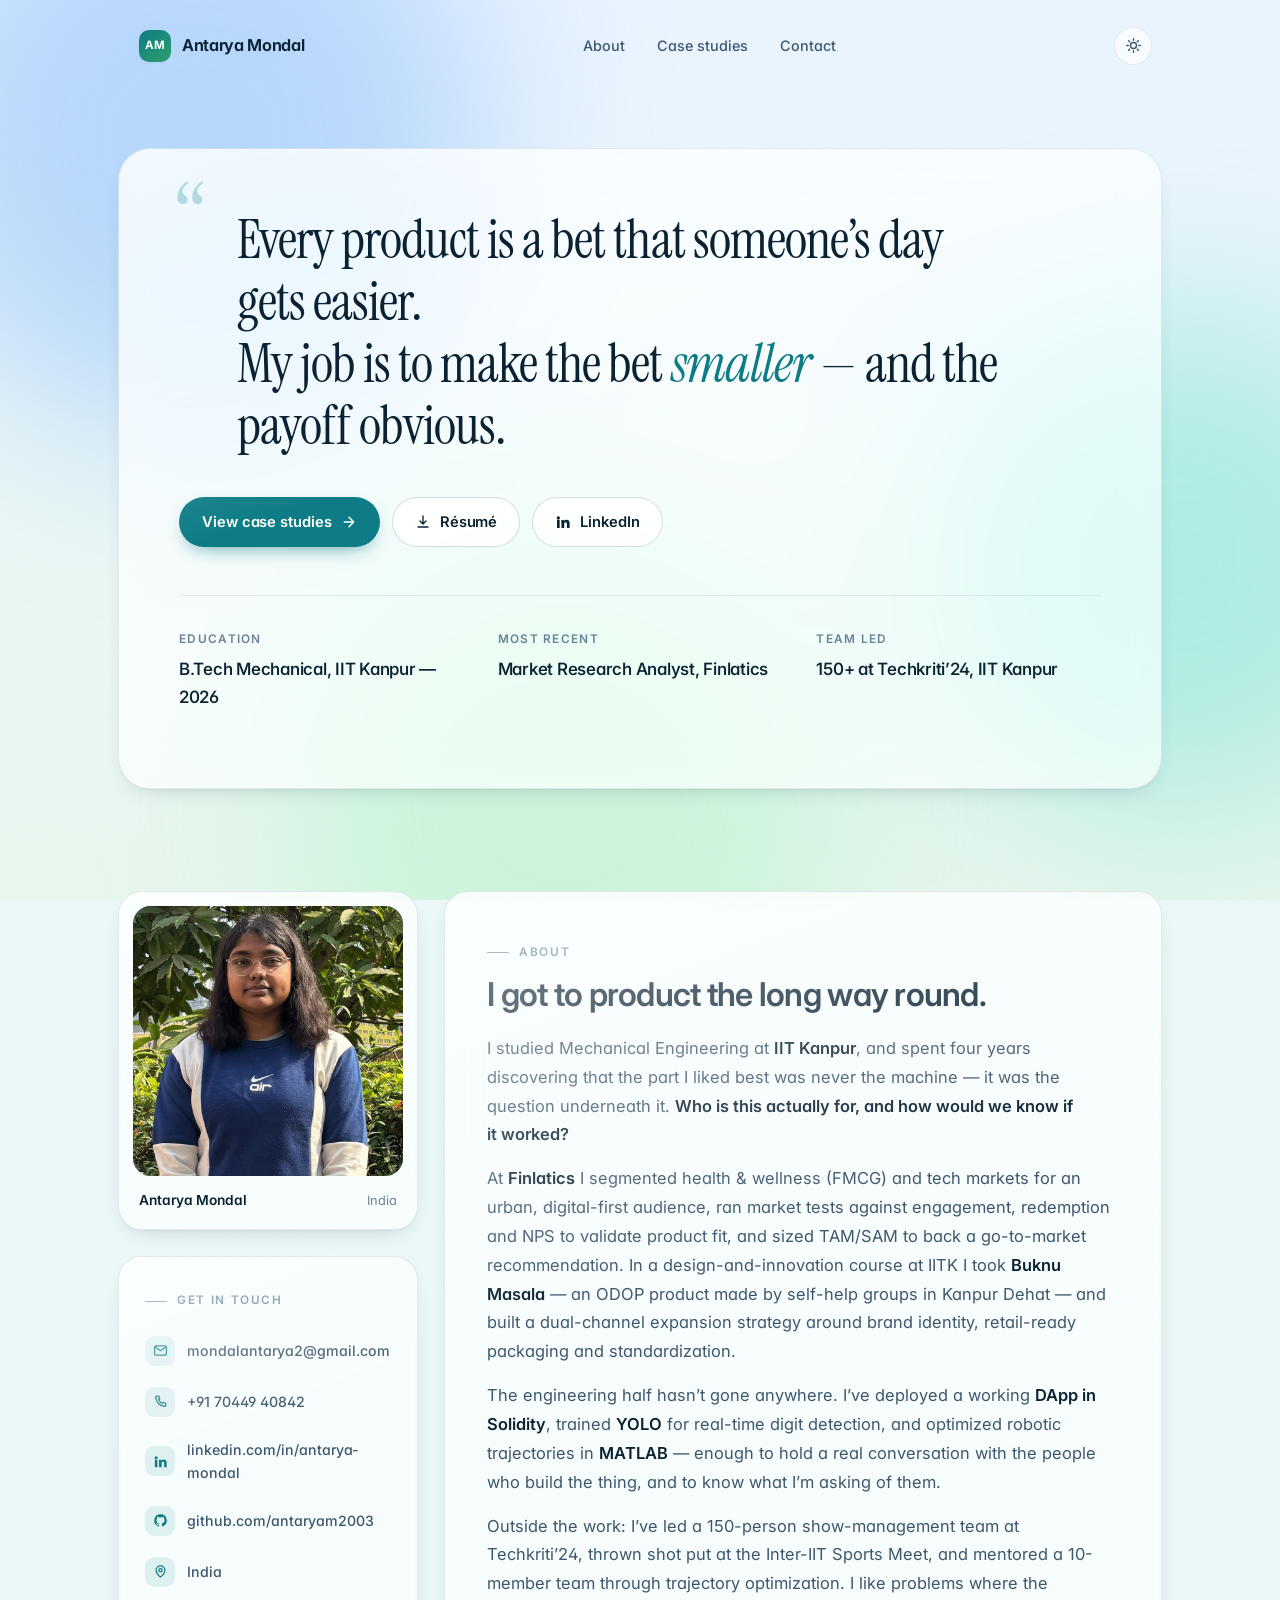
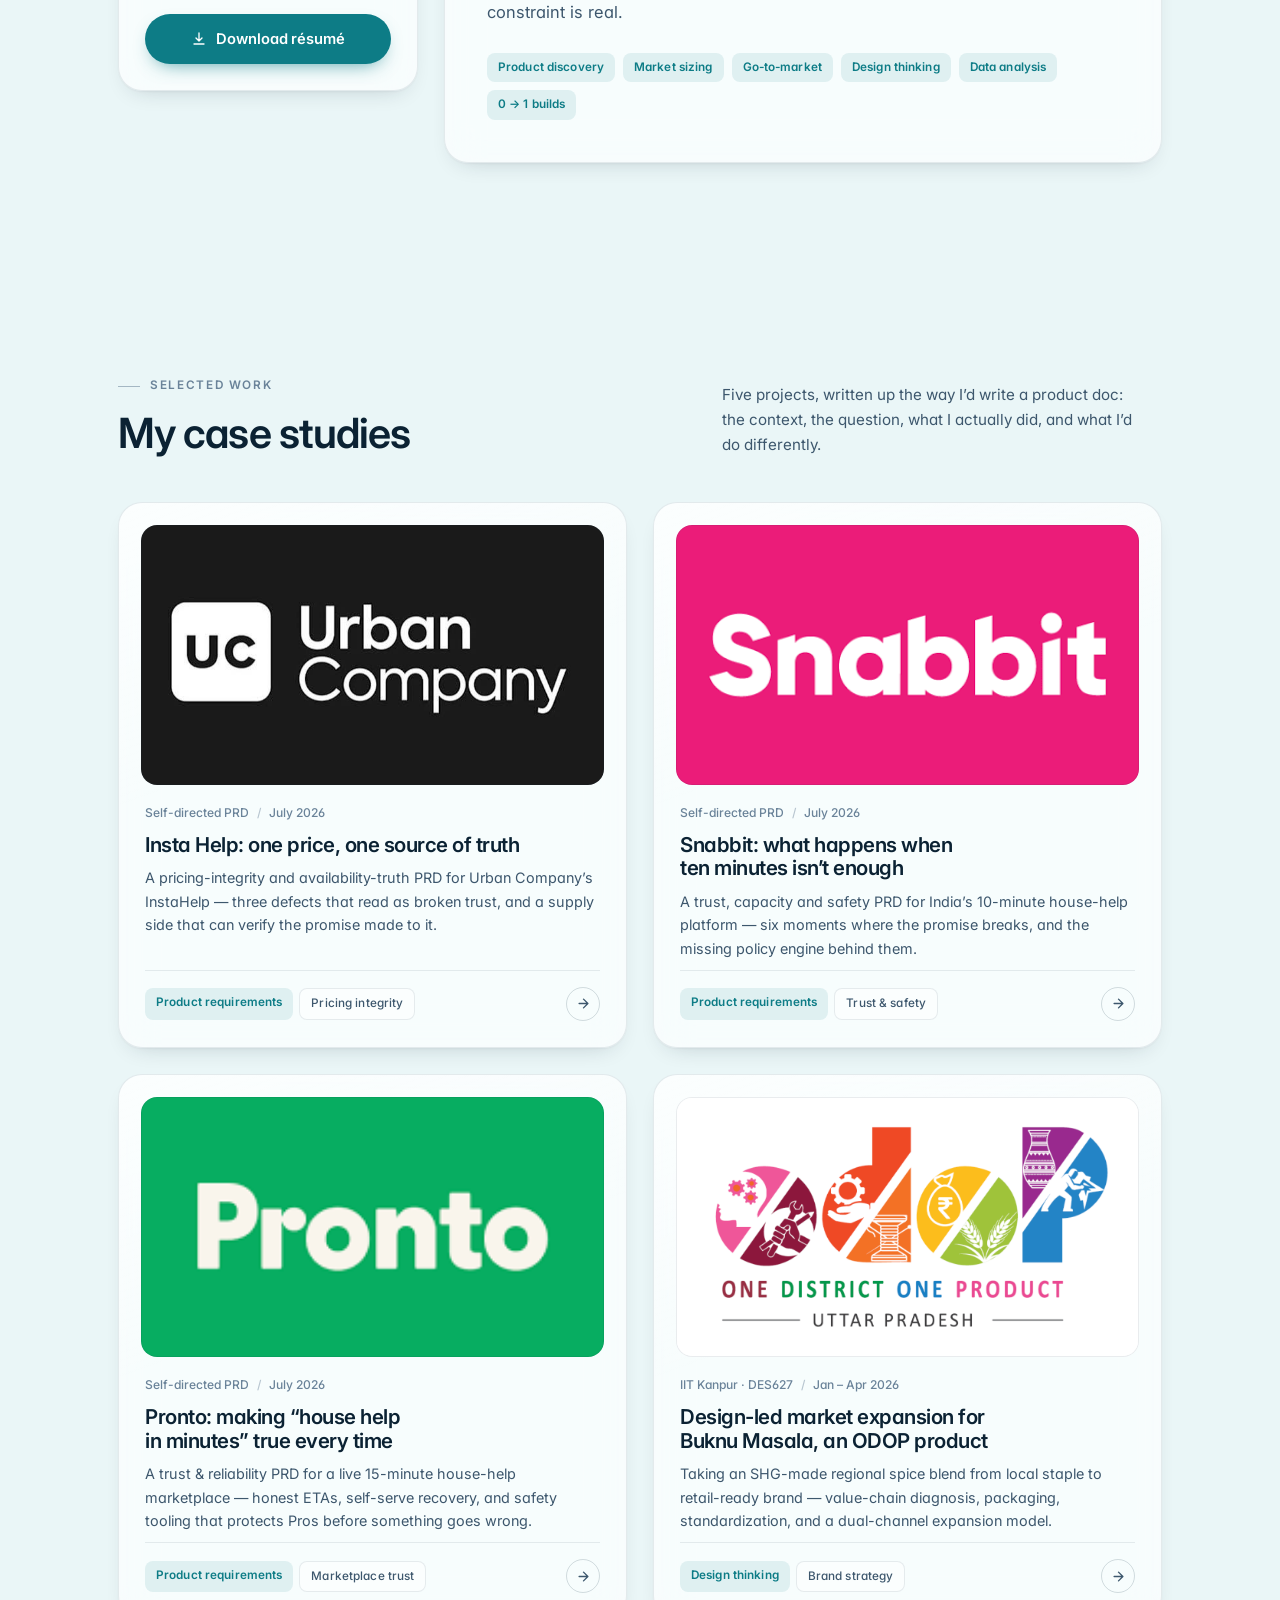
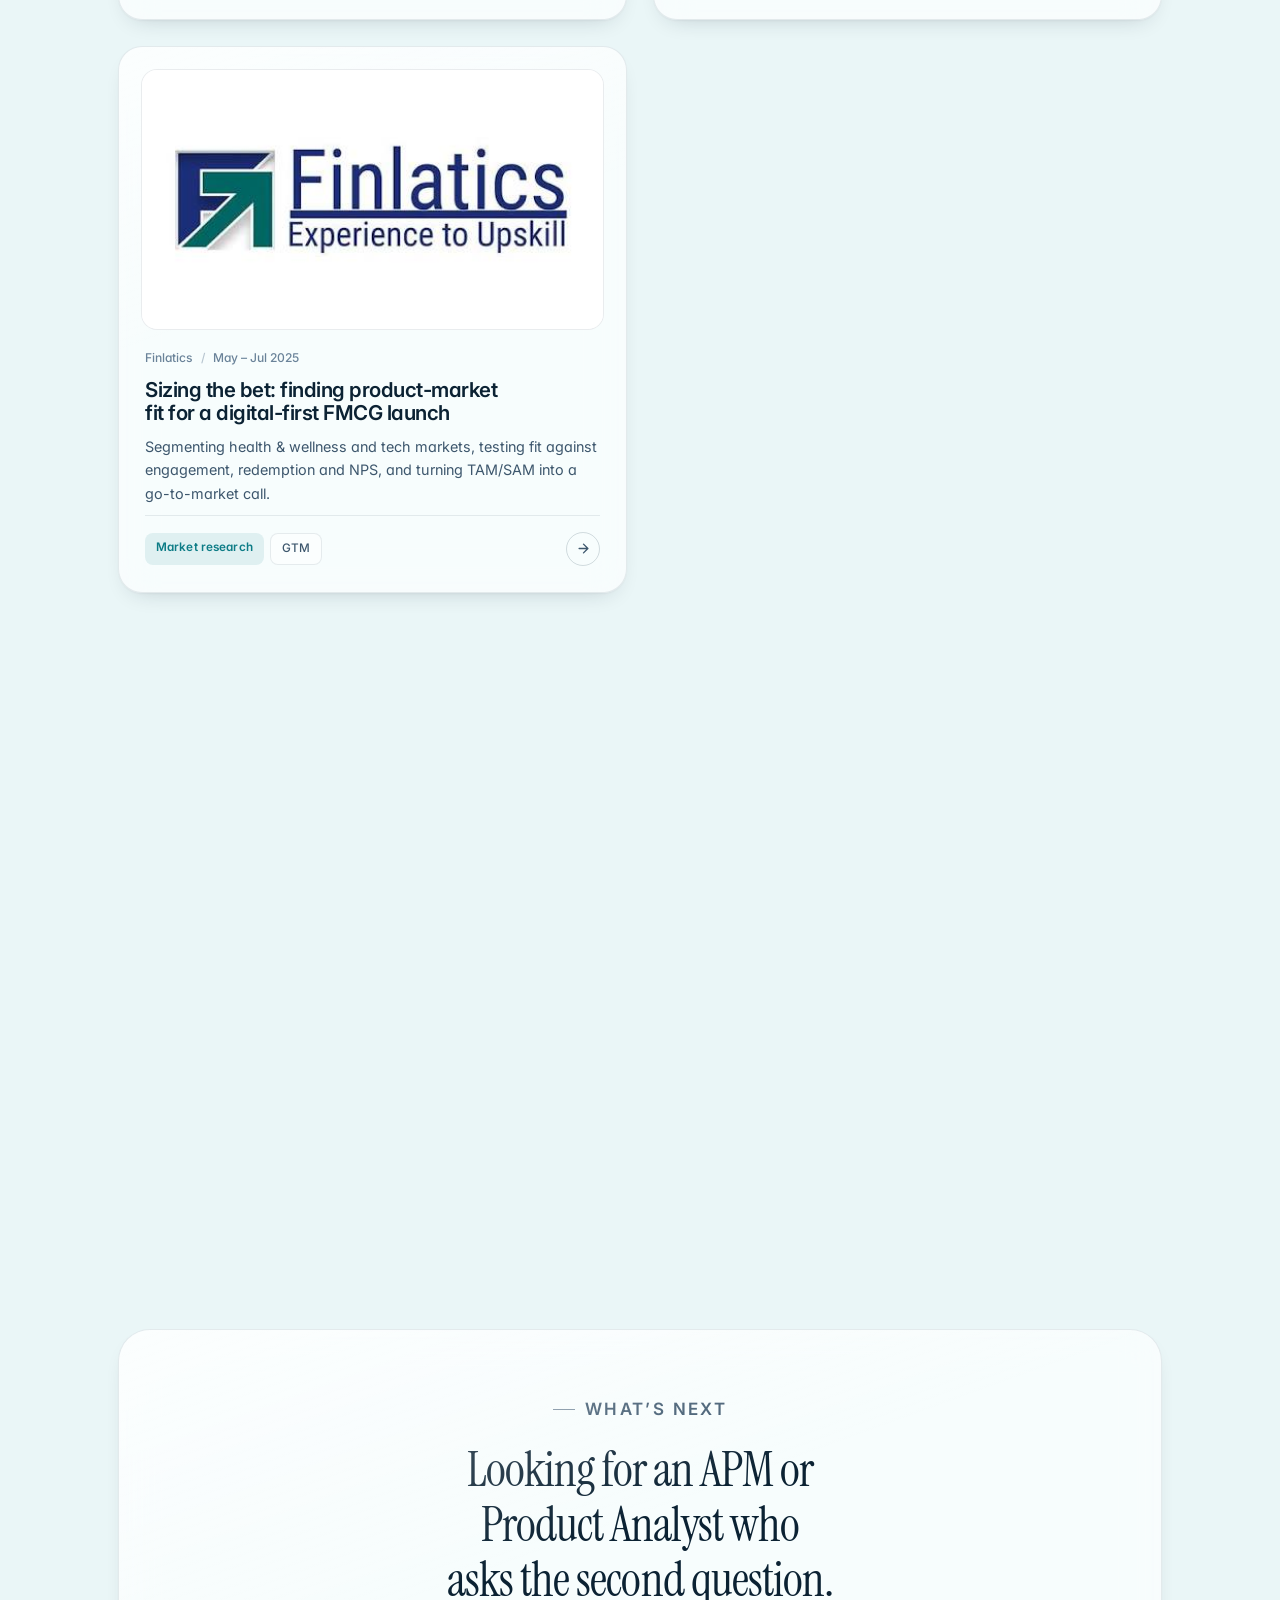
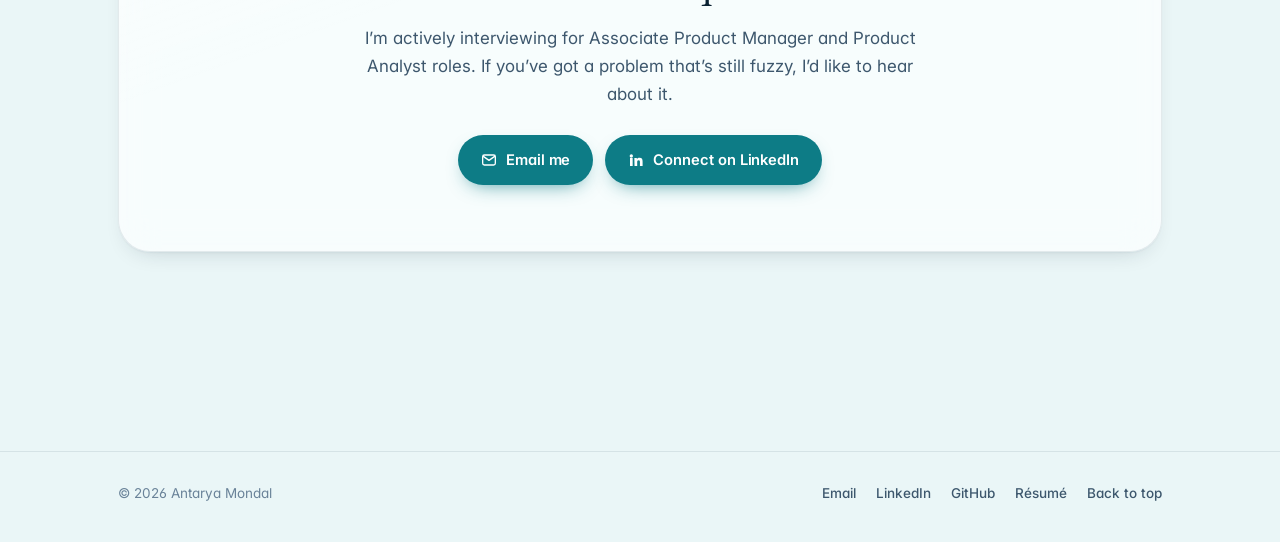
==== commit 8edcda3f: "Put the ODOP mark on the Buknu Masala card The last line-art cover goes; every case study now carrie" ====
--- a/index.html
+++ b/index.html
@@ -322,16 +322,7 @@
       <!-- 04 -->
       <a class="card work-card" href="work/buknu-masala-odop.html" data-reveal="stagger">
         <div class="work-cover cover-2">
-          <svg viewBox="0 0 240 120" fill="none" stroke="currentColor" stroke-width="2.4" stroke-linecap="round" stroke-linejoin="round" aria-hidden="true">
-            <path d="M74 44 104 30l30 14v34l-30 14-30-14z" opacity=".9"/>
-            <path d="m74 44 30 14 30-14M104 58v34" opacity=".5"/>
-            <rect x="88" y="46" width="32" height="14" rx="3" fill="currentColor" stroke="none" opacity=".25"/>
-            <path d="M156 40h56M156 62h56M156 84h56" opacity=".45"/>
-            <circle cx="170" cy="40" r="4.5" fill="currentColor" stroke="none" opacity=".8"/>
-            <circle cx="192" cy="62" r="4.5" fill="currentColor" stroke="none" opacity=".8"/>
-            <circle cx="180" cy="84" r="4.5" fill="currentColor" stroke="none" opacity=".8"/>
-            <path d="M30 92V34M30 92h24" opacity=".3"/>
-          </svg>
+          <img class="cover-logo" src="assets/img/odop-logo.png" alt="One District One Product, Uttar Pradesh" width="1203" height="705" loading="lazy" decoding="async">
         </div>
         <div class="work-body">
           <p class="work-meta">IIT Kanpur &middot; DES627 <span class="sep">/</span> Jan &ndash; Apr 2026</p>
@@ -353,7 +344,7 @@
       <!-- 05 -->
       <a class="card work-card" href="work/finlatics-market-research.html" data-reveal="stagger">
         <div class="work-cover cover-1">
-          <img class="cover-logo cover-logo-low" src="assets/img/finlatics-logo.jpg" alt="Finlatics" width="447" height="447" loading="lazy" decoding="async">
+          <img class="cover-logo" src="assets/img/finlatics-logo.jpg" alt="Finlatics" width="447" height="447" loading="lazy" decoding="async">
         </div>
         <div class="work-body">
           <p class="work-meta">Finlatics <span class="sep">/</span> May &ndash; Jul 2025</p>
--- a/assets/css/style.css
+++ b/assets/css/style.css
@@ -827,22 +827,22 @@
   width: 100%;
   height: 100%;
   object-fit: cover;
-  object-position: center;
+  object-position: 50% var(--logo-y, 50%);
   display: block;
   transition: transform 0.6s var(--ease);
 }
-/* The Finlatics lockup sits 4.5px below its square's centre, so a straight
-   centre crop leaves it looking low. Shifting the crop window down by that
-   much centres the mark optically rather than geometrically. */
-.work-cover .cover-logo-low { object-position: 50% 52.3%; }
 .work-card:hover .work-cover .cover-logo { transform: scale(1.06); }
 
-/* Cover grounds. Every cover but cover-2 is filled by brand artwork, so its
-   ground is that brand's own colour — the load state and the hairline edge
-   match the image rather than flashing a pastel behind it. cover-2 is still a
-   palette cover, carrying the Buknu Masala line art in its own low-chroma hue. */
-.cover-1 { --cover-bg: #ffffff; --cover-ink: #1f3b73; }
-.cover-2 { --cover-bg: linear-gradient(150deg, #fdf0d5 0%, #fbe3d3 100%); --cover-ink: #a45f1d; }
+/* Cover grounds. Each cover is filled by brand artwork, so its ground is that
+   brand's own colour — the load state and the hairline edge match the image
+   rather than flashing a pastel behind it.
+
+   --logo-y moves the crop window when a mark is not centred in its own file, so
+   it reads centred in the cover rather than merely being centred arithmetically.
+   Finlatics sits 4.5px low in a 447px square; ODOP sits 13.5px low in a 705px
+   one, and with only 28px of crop slack the shift lands near the bottom end. */
+.cover-1 { --cover-bg: #ffffff; --cover-ink: #1f3b73; --logo-y: 52.3%; }
+.cover-2 { --cover-bg: #ffffff; --cover-ink: #a45f1d; --logo-y: 98%; }
 .cover-3 { --cover-bg: #eb1c79; --cover-ink: #ffffff; }
 .cover-4 { --cover-bg: #07ad61; --cover-ink: #ffffff; }
 .cover-5 { --cover-bg: #1a1a1a; --cover-ink: #ffffff; }
@@ -856,8 +856,8 @@
   --cover-ink: #ffffff;
 }
 :root[data-theme="dark"] .cover-2 {
-  --cover-bg-dark: linear-gradient(150deg, rgba(245, 158, 11, 0.16), rgba(234, 88, 12, 0.09));
-  --cover-ink: #f0c07a;
+  --cover-bg-dark: #ffffff;
+  --cover-ink: #a45f1d;
 }
 :root[data-theme="dark"] .cover-3 {
   --cover-bg-dark: #eb1c79;
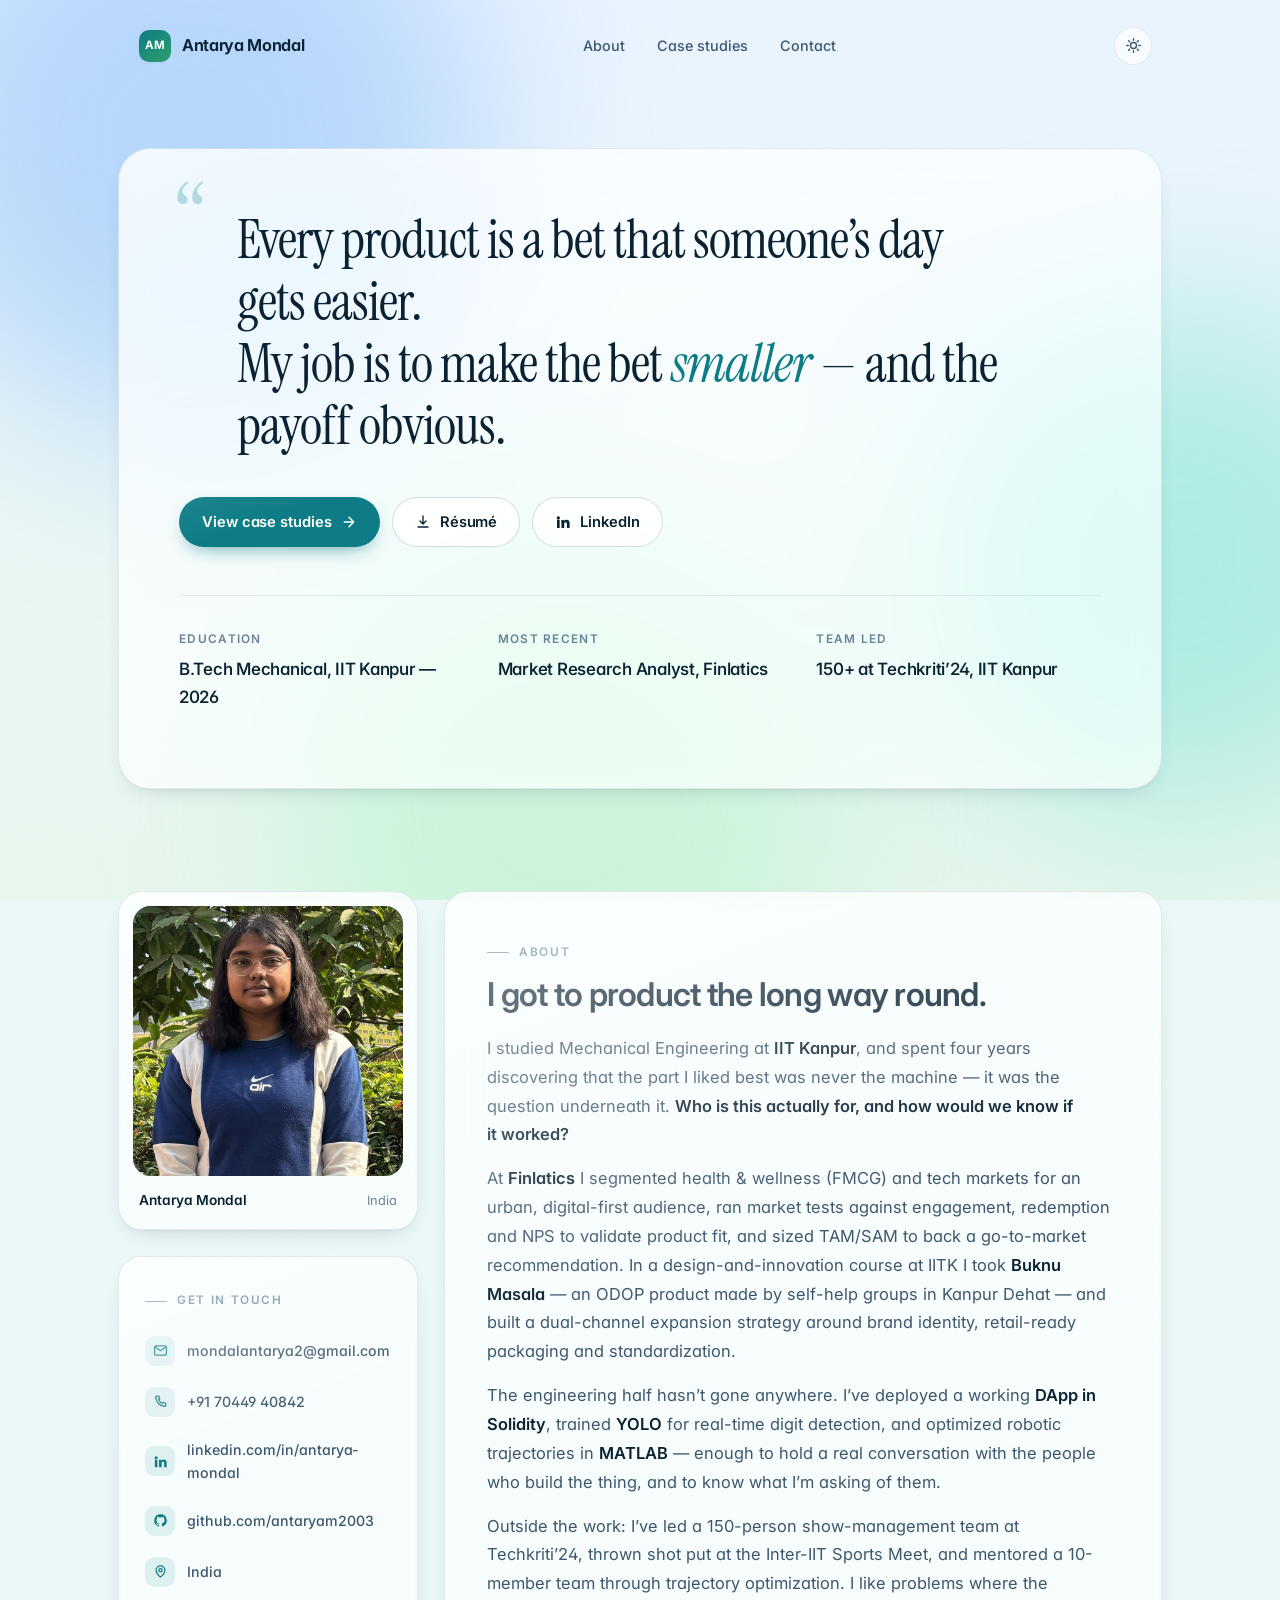
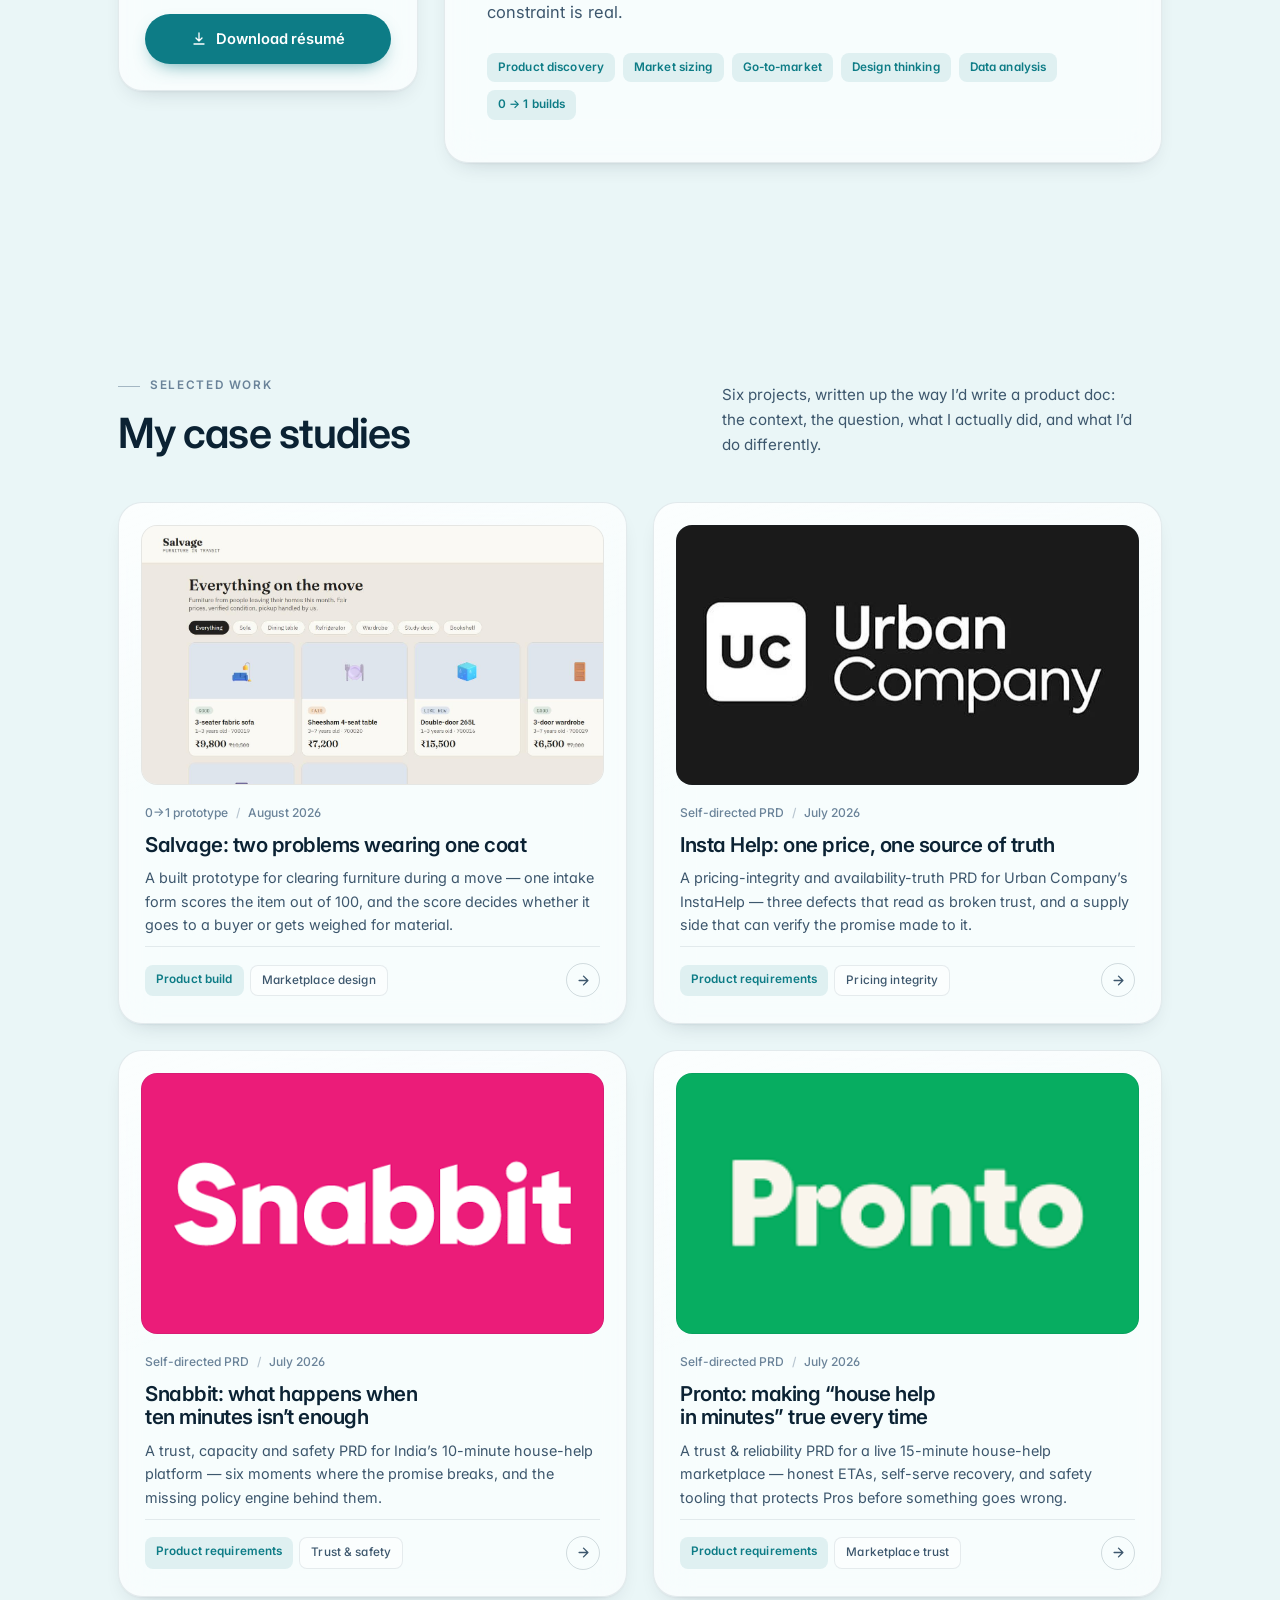
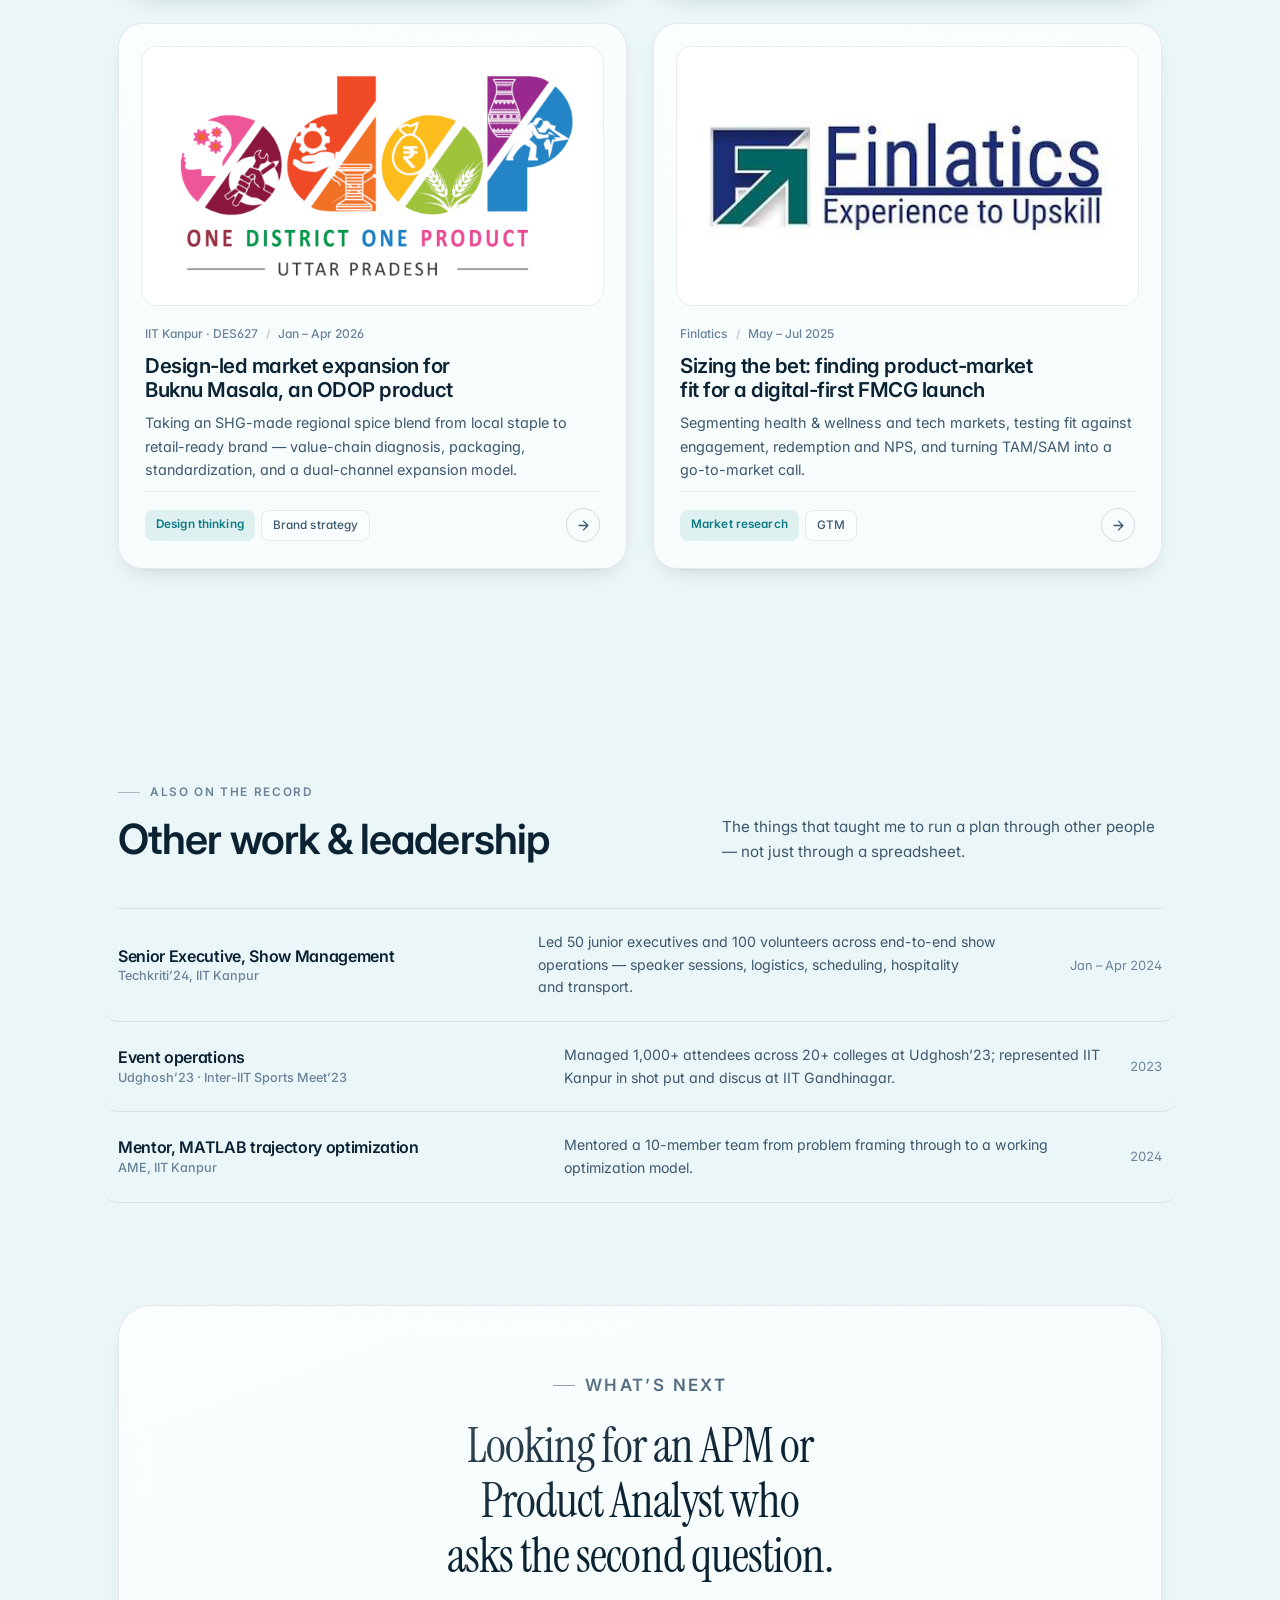
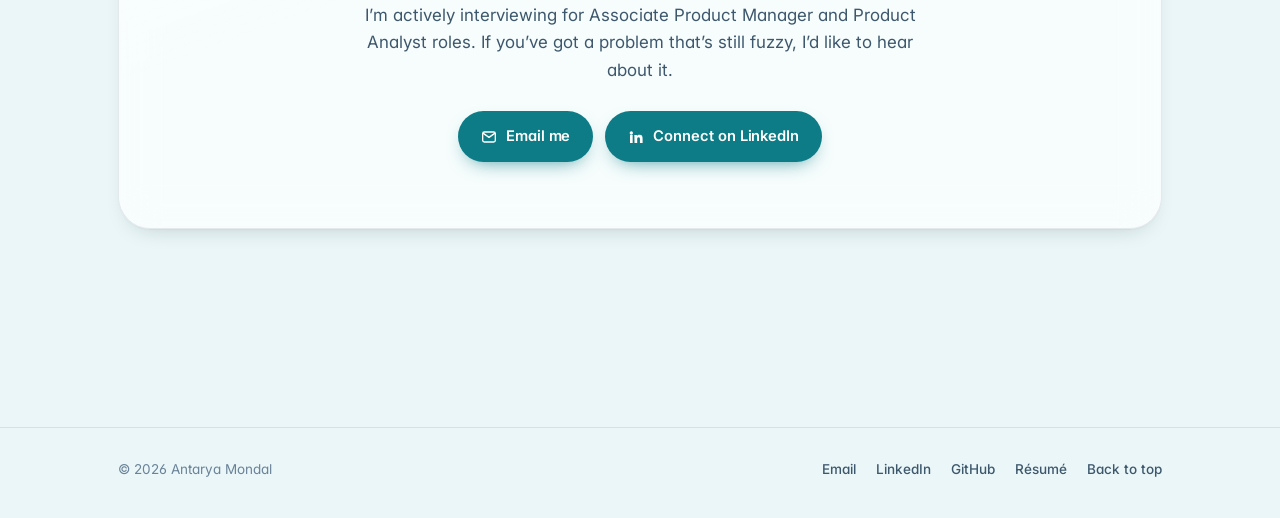
==== commit 584f7ed5: "Add the Salvage 0 to 1 prototype case study Salvage leads the set — it is the only case study arguin" ====
--- a/index.html
+++ b/index.html
@@ -11,7 +11,7 @@
 
 <meta property="og:type" content="website">
 <meta property="og:title" content="Antarya Mondal — Product Manager &amp; Product Analyst">
-<meta property="og:description" content="IIT Kanpur '26. Market research, design-led strategy and 0→1 builds. Four case studies in product-market fit, go-to-market and applied ML.">
+<meta property="og:description" content="IIT Kanpur '26. Market research, design-led strategy and 0→1 builds. Six case studies in product-market fit, go-to-market and applied ML.">
 <meta name="twitter:card" content="summary_large_image">
 
 <link rel="icon" href="data:image/svg+xml,%3Csvg xmlns='http://www.w3.org/2000/svg' viewBox='0 0 64 64'%3E%3Crect width='64' height='64' rx='16' fill='%230d7c86'/%3E%3Ctext x='32' y='43' font-family='Georgia,serif' font-size='30' fill='white' text-anchor='middle'%3EAM%3C/text%3E%3C/svg%3E">
@@ -246,7 +246,7 @@
         <h2 class="section-title">My case studies</h2>
       </div>
       <p class="section-note">
-        Five projects, written up the way I&rsquo;d write a product doc: the context, the question,
+        Six projects, written up the way I&rsquo;d write a product doc: the context, the question,
         what I actually did, and what I&rsquo;d do differently.
       </p>
     </div>
@@ -254,6 +254,29 @@
     <div class="work-grid">
 
       <!-- 01 -->
+      <a class="card work-card" href="work/salvage-two-problems.html" data-reveal="stagger">
+        <div class="work-cover cover-6">
+          <img class="cover-logo" src="assets/img/salvage-marketplace.jpg" alt="The Salvage marketplace, showing furniture listings with condition badges and prices" width="1568" height="745" loading="lazy" decoding="async">
+        </div>
+        <div class="work-body">
+          <p class="work-meta">0&rarr;1 prototype <span class="sep">/</span> August 2026</p>
+          <h3 class="work-title">Salvage: two problems wearing one coat</h3>
+          <p class="work-desc">
+            A built prototype for clearing furniture during a move &mdash; one intake form scores
+            the item out of 100, and the score decides whether it goes to a buyer or gets weighed
+            for material.
+          </p>
+          <div class="work-foot">
+            <div class="work-tags">
+              <span class="tag">Product build</span>
+              <span class="tag tag-muted">Marketplace design</span>
+            </div>
+            <span class="work-go" aria-hidden="true"><svg viewBox="0 0 24 24" fill="none" stroke="currentColor" stroke-width="2.2" stroke-linecap="round" stroke-linejoin="round"><path d="M5 12h13M12 5l7 7-7 7"/></svg></span>
+          </div>
+        </div>
+      </a>
+
+      <!-- 02 -->
       <a class="card work-card" href="work/urban-company-insta-help.html" data-reveal="stagger">
         <div class="work-cover cover-5">
           <img class="cover-logo" src="assets/img/urban-company-logo.jpg" alt="Urban Company" width="706" height="433" loading="lazy" decoding="async">
@@ -275,7 +298,7 @@
         </div>
       </a>
 
-      <!-- 02 -->
+      <!-- 03 -->
       <a class="card work-card" href="work/snabbit-trust-capacity.html" data-reveal="stagger">
         <div class="work-cover cover-3">
           <img class="cover-logo" src="assets/img/snabbit-logo.png" alt="Snabbit" width="447" height="251" loading="lazy" decoding="async">
@@ -297,7 +320,7 @@
         </div>
       </a>
 
-      <!-- 03 -->
+      <!-- 04 -->
       <a class="card work-card" href="work/pronto-trust-reliability.html" data-reveal="stagger">
         <div class="work-cover cover-4">
           <img class="cover-logo" src="assets/img/pronto-logo.png" alt="Pronto" width="225" height="127" loading="lazy" decoding="async">
@@ -319,7 +342,7 @@
         </div>
       </a>
 
-      <!-- 04 -->
+      <!-- 05 -->
       <a class="card work-card" href="work/buknu-masala-odop.html" data-reveal="stagger">
         <div class="work-cover cover-2">
           <img class="cover-logo" src="assets/img/odop-logo.png" alt="One District One Product, Uttar Pradesh" width="1203" height="705" loading="lazy" decoding="async">
@@ -341,7 +364,7 @@
         </div>
       </a>
 
-      <!-- 05 -->
+      <!-- 06 -->
       <a class="card work-card" href="work/finlatics-market-research.html" data-reveal="stagger">
         <div class="work-cover cover-1">
           <img class="cover-logo" src="assets/img/finlatics-logo.jpg" alt="Finlatics" width="447" height="447" loading="lazy" decoding="async">
--- a/assets/css/style.css
+++ b/assets/css/style.css
@@ -827,7 +827,7 @@
   width: 100%;
   height: 100%;
   object-fit: cover;
-  object-position: 50% var(--logo-y, 50%);
+  object-position: var(--logo-x, 50%) var(--logo-y, 50%);
   display: block;
   transition: transform 0.6s var(--ease);
 }
@@ -837,15 +837,18 @@
    brand's own colour — the load state and the hairline edge match the image
    rather than flashing a pastel behind it.
 
-   --logo-y moves the crop window when a mark is not centred in its own file, so
-   it reads centred in the cover rather than merely being centred arithmetically.
-   Finlatics sits 4.5px low in a 447px square; ODOP sits 13.5px low in a 705px
-   one, and with only 28px of crop slack the shift lands near the bottom end. */
+   --logo-y and --logo-x move the crop window when a mark is not centred in its
+   own file, so it reads centred in the cover rather than merely being centred
+   arithmetically. Finlatics sits 4.5px low in a 447px square; ODOP sits 13.5px
+   low in a 705px one, and with only 28px of crop slack the shift lands near the
+   bottom end. Salvage is not a logo but a screenshot at 2.10:1 — cropping it to
+   16/9 takes 244px off the width, so it is pinned left to keep the wordmark. */
 .cover-1 { --cover-bg: #ffffff; --cover-ink: #1f3b73; --logo-y: 52.3%; }
 .cover-2 { --cover-bg: #ffffff; --cover-ink: #a45f1d; --logo-y: 98%; }
 .cover-3 { --cover-bg: #eb1c79; --cover-ink: #ffffff; }
 .cover-4 { --cover-bg: #07ad61; --cover-ink: #ffffff; }
 .cover-5 { --cover-bg: #1a1a1a; --cover-ink: #ffffff; }
+.cover-6 { --cover-bg: #faf8f3; --cover-ink: #22201e; --logo-x: 0%; }
 
 :root[data-theme="dark"] .cover-1 {
   --cover-bg-dark: #ffffff;
@@ -866,6 +869,10 @@
 :root[data-theme="dark"] .cover-4 {
   --cover-bg-dark: #07ad61;
   --cover-ink: #ffffff;
+}
+:root[data-theme="dark"] .cover-6 {
+  --cover-bg-dark: #faf8f3;
+  --cover-ink: #22201e;
 }
 
 .work-index {
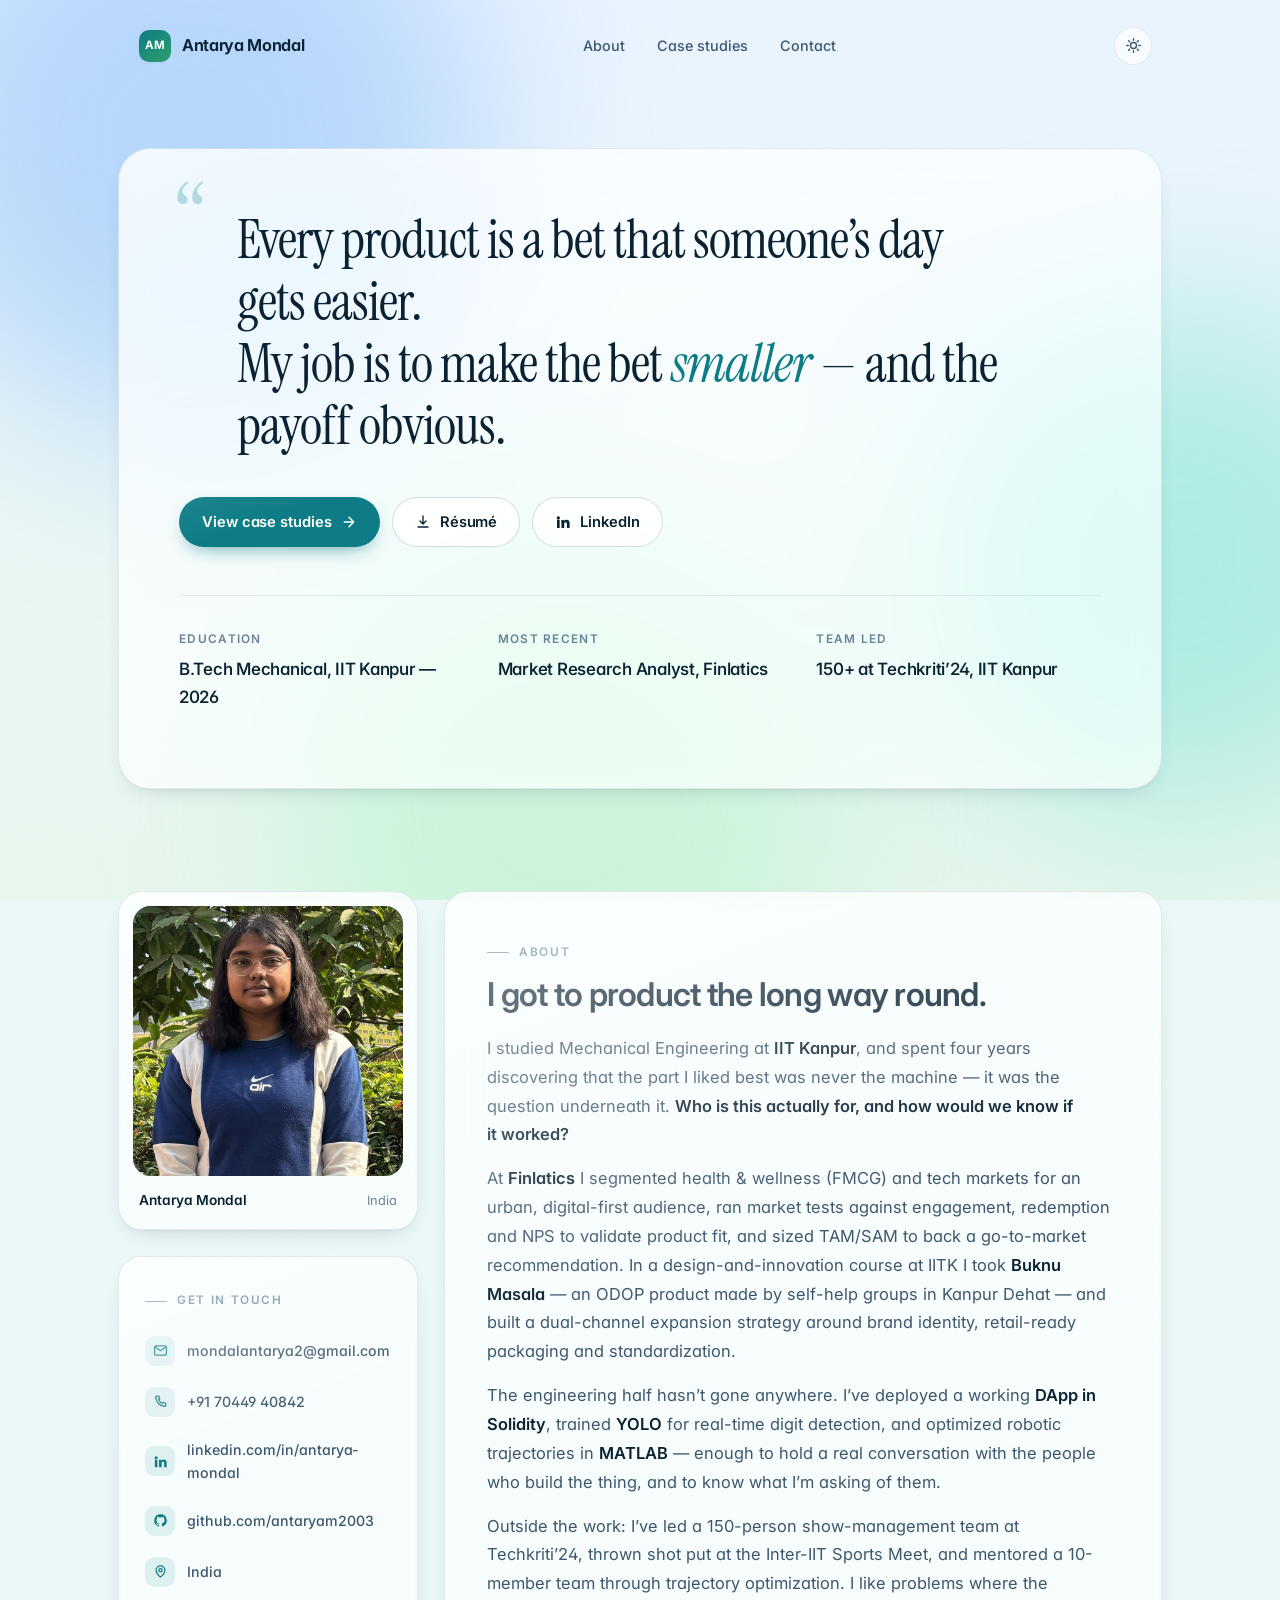
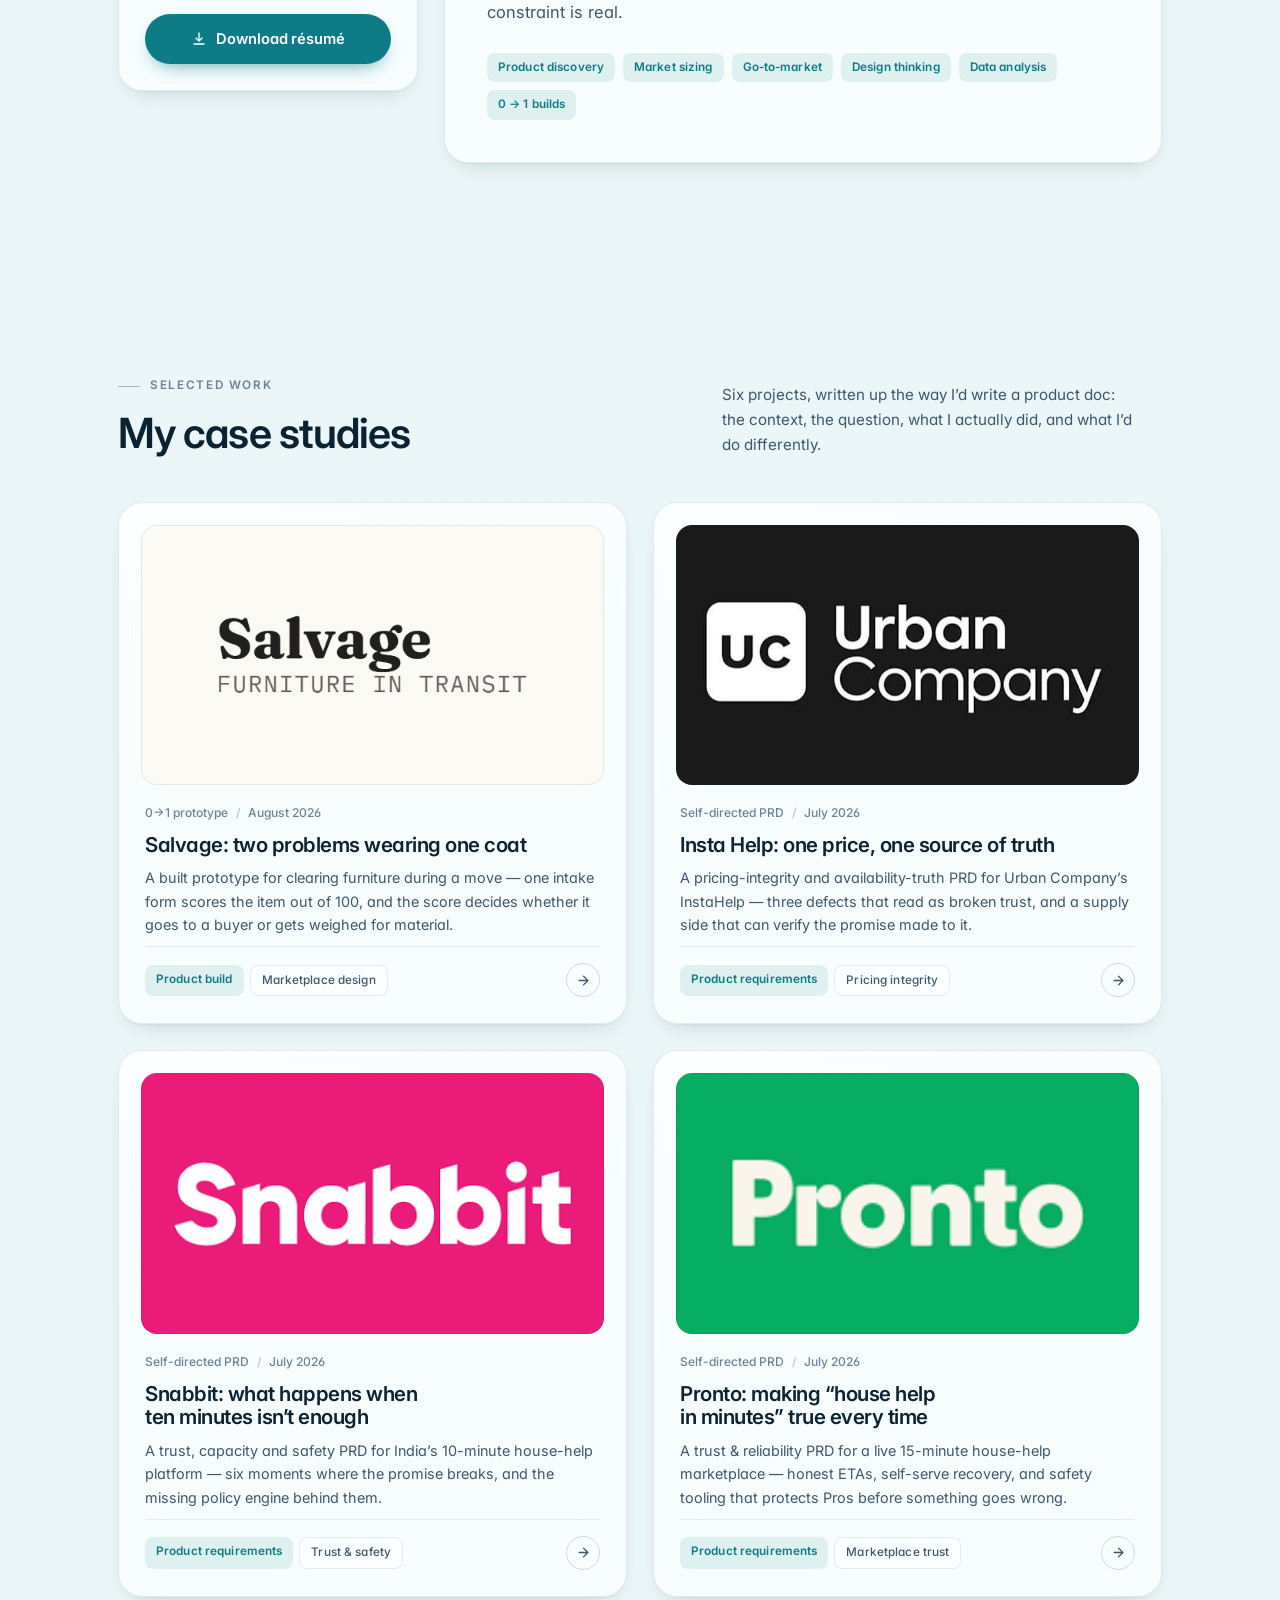
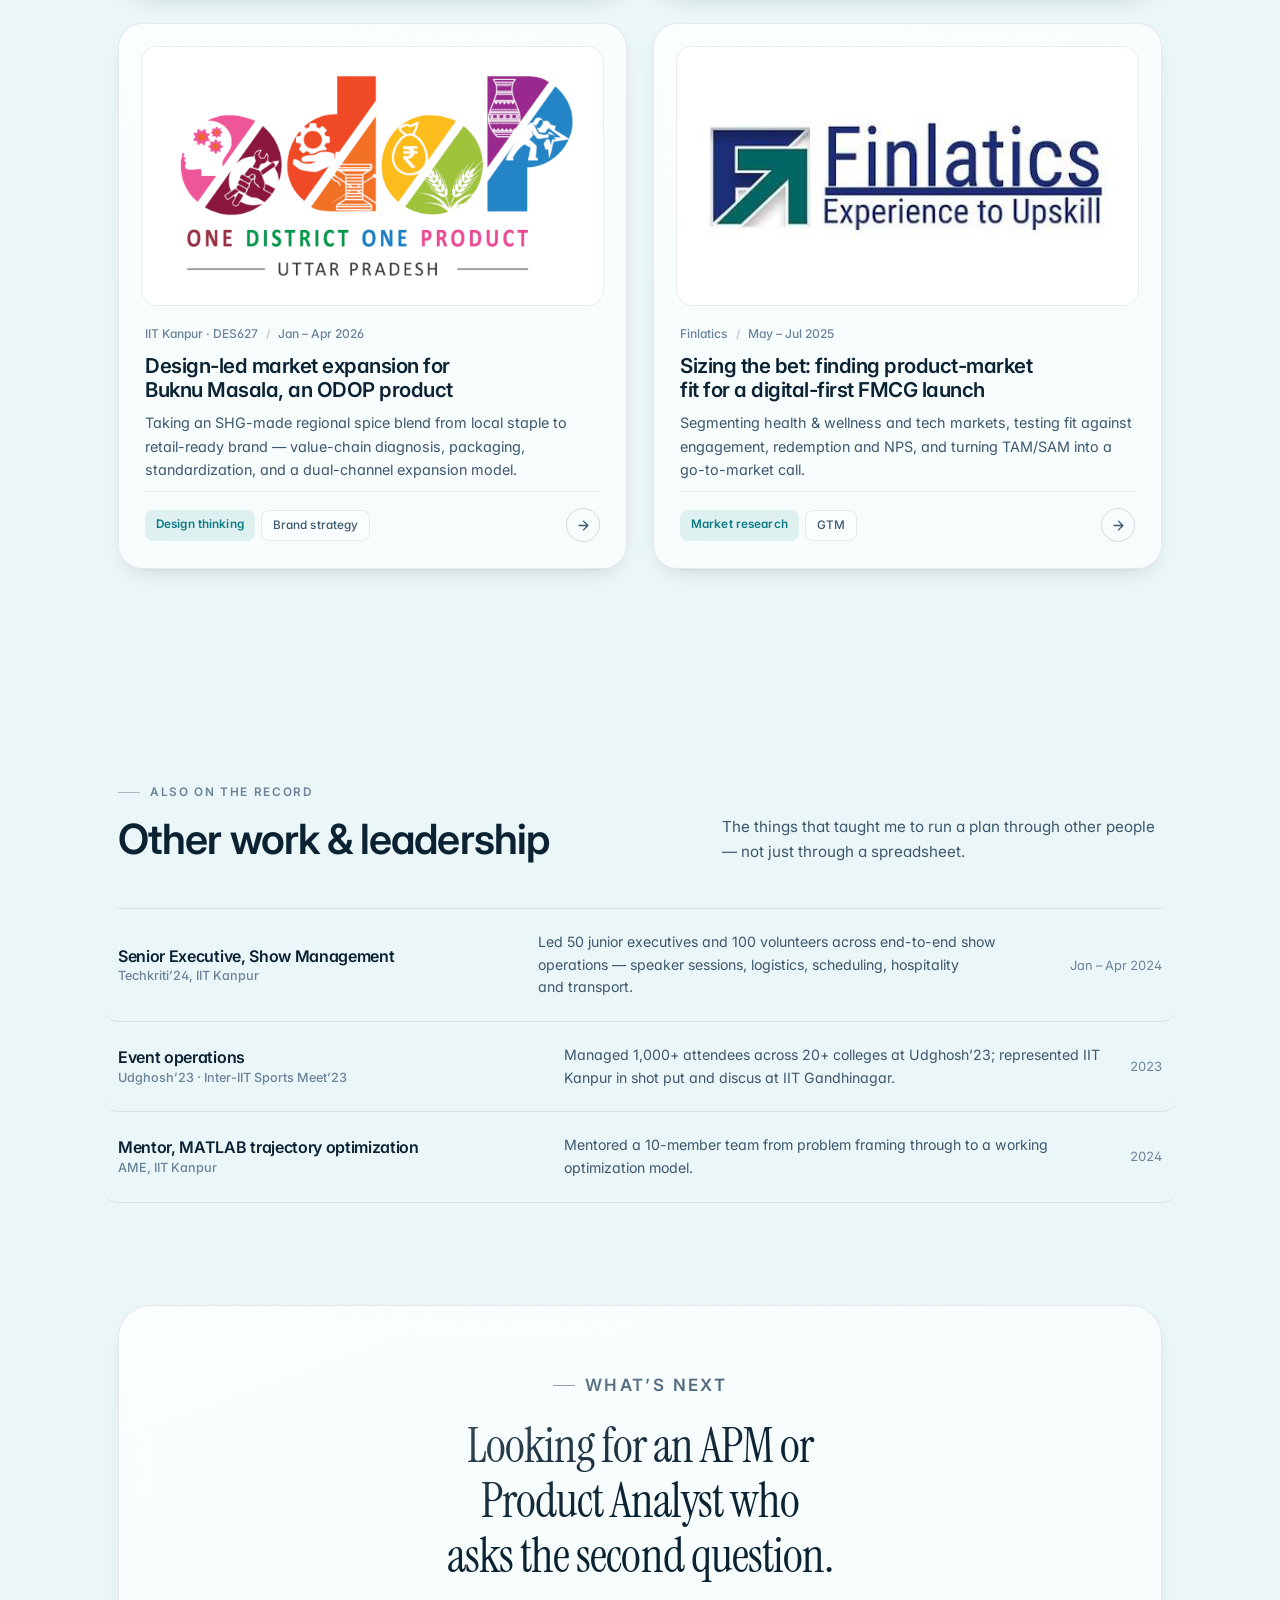
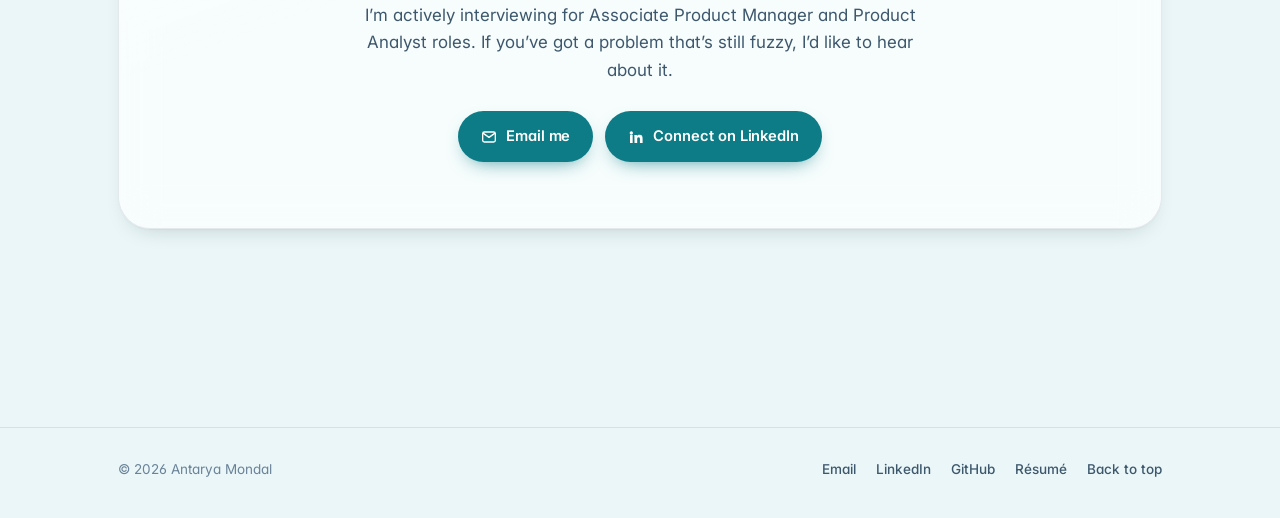
==== commit 35aadd18: "Put the Salvage wordmark on its case study card A cropped product screenshot was the odd one out in " ====
--- a/index.html
+++ b/index.html
@@ -256,7 +256,7 @@
       <!-- 01 -->
       <a class="card work-card" href="work/salvage-two-problems.html" data-reveal="stagger">
         <div class="work-cover cover-6">
-          <img class="cover-logo" src="assets/img/salvage-marketplace.jpg" alt="The Salvage marketplace, showing furniture listings with condition badges and prices" width="1568" height="745" loading="lazy" decoding="async">
+          <img class="cover-logo" src="assets/img/salvage-logo.png" alt="Salvage — furniture in transit" width="1200" height="675" loading="lazy" decoding="async">
         </div>
         <div class="work-body">
           <p class="work-meta">0&rarr;1 prototype <span class="sep">/</span> August 2026</p>
--- a/assets/css/style.css
+++ b/assets/css/style.css
@@ -827,7 +827,7 @@
   width: 100%;
   height: 100%;
   object-fit: cover;
-  object-position: var(--logo-x, 50%) var(--logo-y, 50%);
+  object-position: 50% var(--logo-y, 50%);
   display: block;
   transition: transform 0.6s var(--ease);
 }
@@ -837,18 +837,17 @@
    brand's own colour — the load state and the hairline edge match the image
    rather than flashing a pastel behind it.
 
-   --logo-y and --logo-x move the crop window when a mark is not centred in its
-   own file, so it reads centred in the cover rather than merely being centred
-   arithmetically. Finlatics sits 4.5px low in a 447px square; ODOP sits 13.5px
-   low in a 705px one, and with only 28px of crop slack the shift lands near the
-   bottom end. Salvage is not a logo but a screenshot at 2.10:1 — cropping it to
-   16/9 takes 244px off the width, so it is pinned left to keep the wordmark. */
+   --logo-y moves the crop window when a mark is not centred in its own file, so
+   it reads centred in the cover rather than merely being centred arithmetically.
+   Finlatics sits 4.5px low in a 447px square; ODOP sits 13.5px low in a 705px
+   one, and with only 28px of crop slack the shift lands near the bottom end.
+   Salvage needs no nudge: its file is already 16/9 with the lockup centred. */
 .cover-1 { --cover-bg: #ffffff; --cover-ink: #1f3b73; --logo-y: 52.3%; }
 .cover-2 { --cover-bg: #ffffff; --cover-ink: #a45f1d; --logo-y: 98%; }
 .cover-3 { --cover-bg: #eb1c79; --cover-ink: #ffffff; }
 .cover-4 { --cover-bg: #07ad61; --cover-ink: #ffffff; }
 .cover-5 { --cover-bg: #1a1a1a; --cover-ink: #ffffff; }
-.cover-6 { --cover-bg: #faf8f3; --cover-ink: #22201e; --logo-x: 0%; }
+.cover-6 { --cover-bg: #fbf9f4; --cover-ink: #22201e; }
 
 :root[data-theme="dark"] .cover-1 {
   --cover-bg-dark: #ffffff;
@@ -871,7 +870,7 @@
   --cover-ink: #ffffff;
 }
 :root[data-theme="dark"] .cover-6 {
-  --cover-bg-dark: #faf8f3;
+  --cover-bg-dark: #fbf9f4;
   --cover-ink: #22201e;
 }
 
